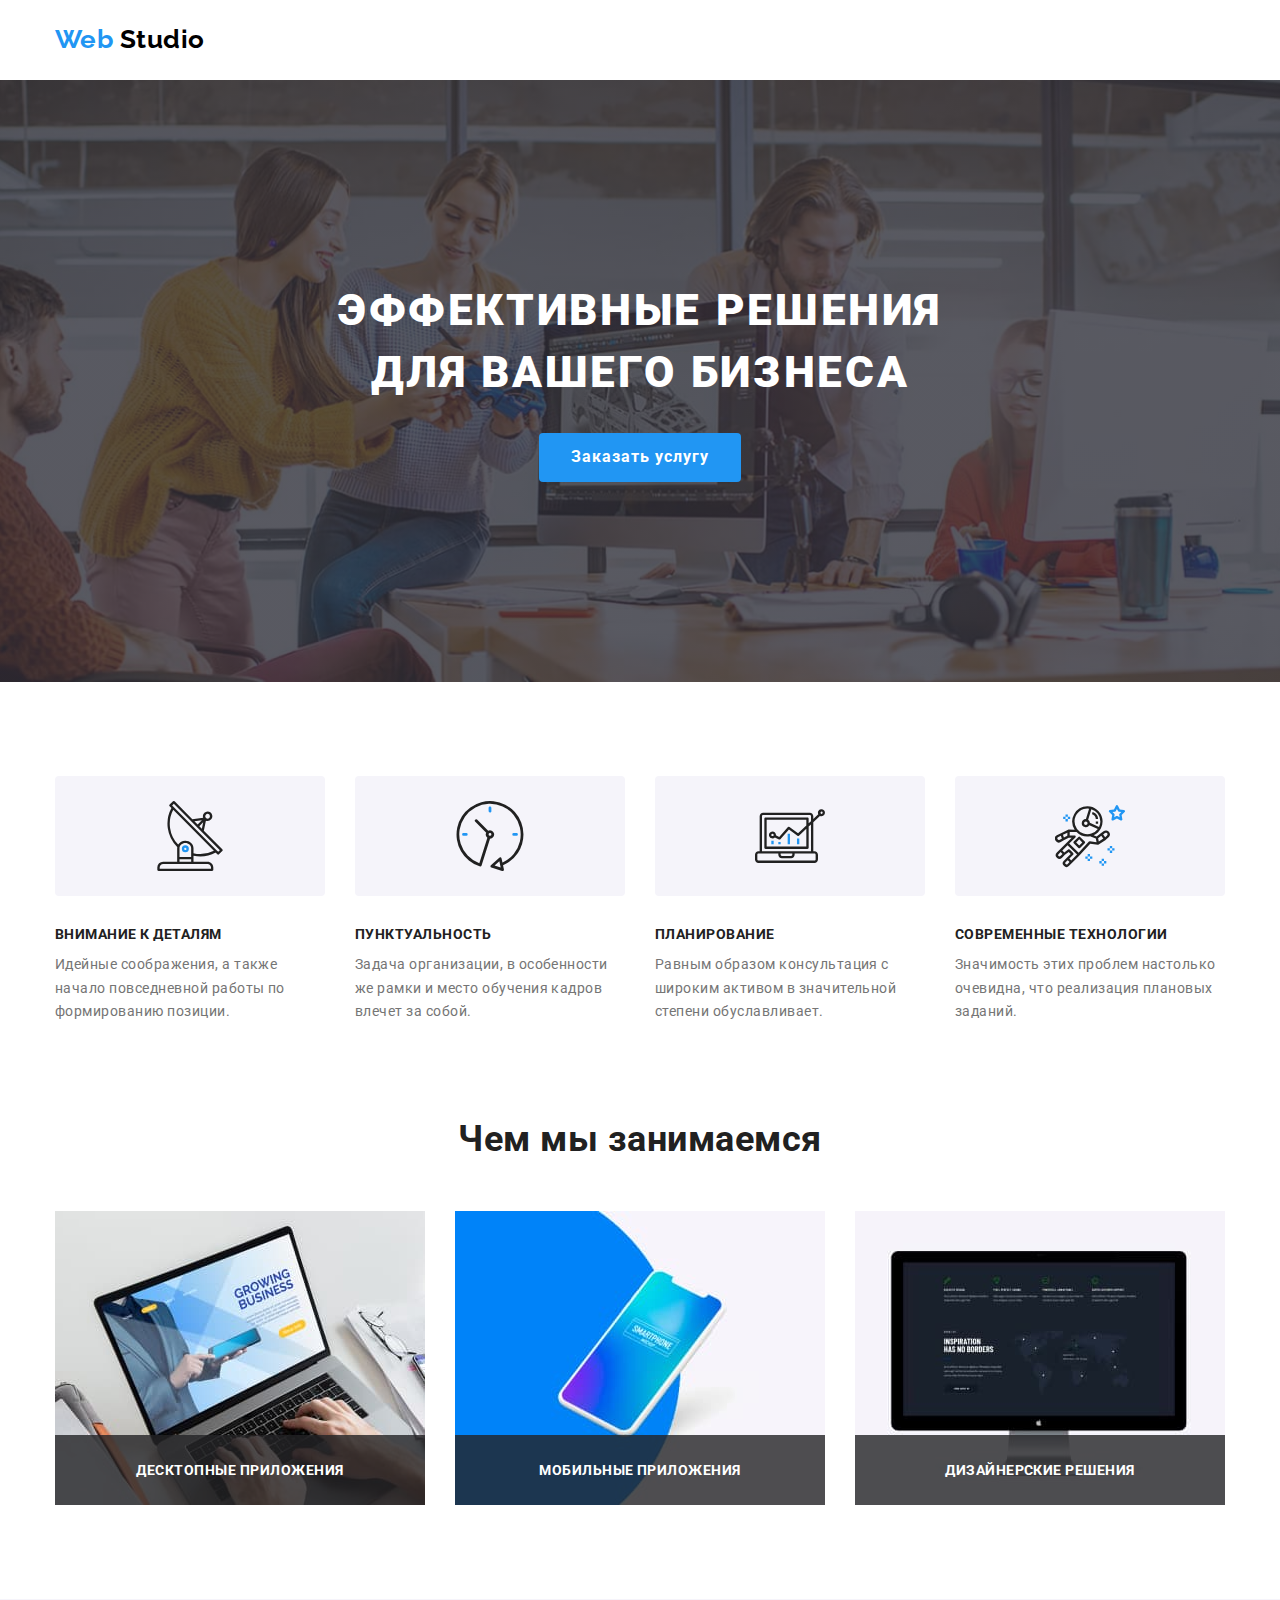
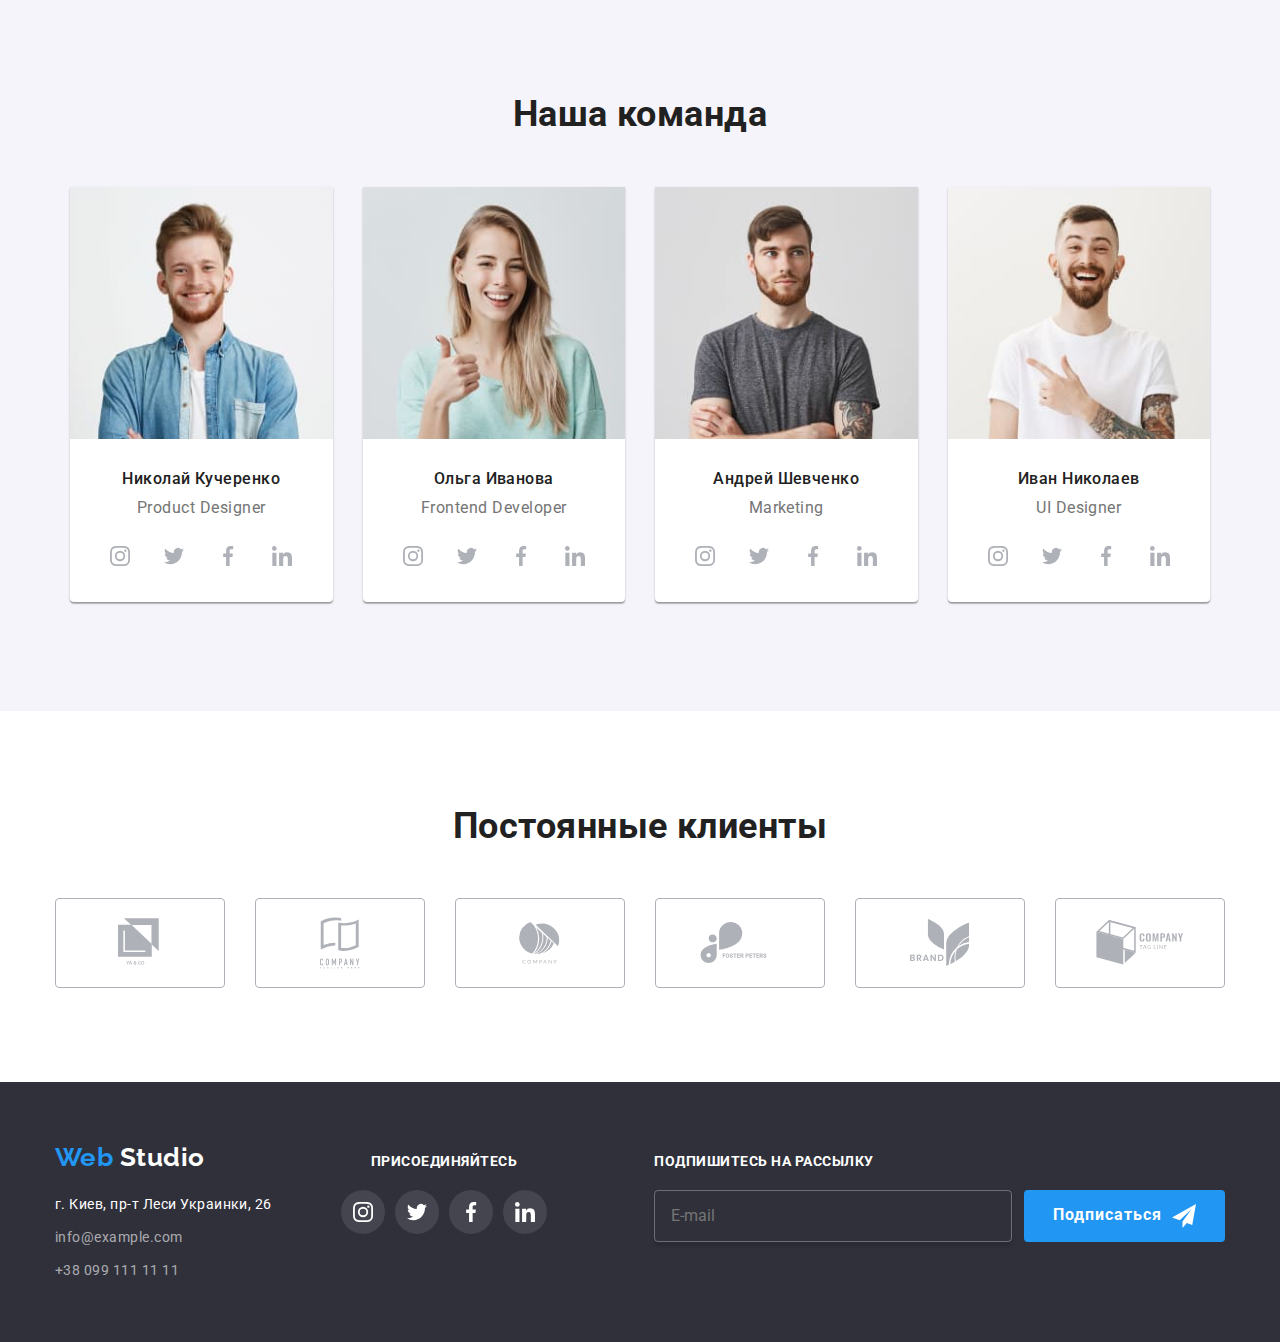
==== index.html @ 4f770227 "Добавляет tablet desctop" ====
<!DOCTYPE html>
<html lang="ru">
  <head>
    <meta charset="UTF-8" />
    <meta name="viewport" content="width=device-width, initial-scale=1.0" />
    <title>Web Studio</title>
    <link
      href="https://fonts.googleapis.com/css2?family=Raleway:wght@700&family=Roboto:wght@400;500;700;900&display=swap"
      rel="stylesheet"
    />
    <link
      rel="stylesheet"
      href="https://cdnjs.cloudflare.com/ajax/libs/modern-normalize/0.7.0/modern-normalize.min.css"
    />
    <!-- <link rel="stylesheet" href="./css/main.css" /> -->
    <link rel="stylesheet" href="./css/main.min.css" />
  </head>
  <body>
    <!--Шапка сайта-->
    <header class="page-header">
      <!-- <div class="conteiner"> -->
      <div class="conteiner page-header-nav">
        <a href="./index.html" class="logo" lang="en"
          >Web <span class="logo-primary">Studio</span></a
        >
        <button type="button" class="menu-button" is-open data-menu-button>
          <svg
            class="icon"
            width="40"
            height="40"
            aria-label="Переключатель мобильного меню"
          >
            <use
              class="icon-close-md"
              href="./images/sprite.svg#icon-close-md"
            ></use>
            <use
              class="icon-burger"
              href="./images/sprite.svg#icon-burger"
            ></use>
          </svg>
        </button>

        <div class="menu-conteiner" data-menu>
          <nav class="main-nav">
            <ul class="site-nav">
              <li class="site-nav-item">
                <a href="" class="site-nav-link current">Студия</a>
              </li>
              <li class="site-nav-item">
                <a href="./portfolio.html" class="site-nav-link">Портфолио</a>
              </li>
              <li class="site-nav-item">
                <a href="" class="site-nav-link">Контакты</a>
              </li>
            </ul>
          </nav>
          <address class="auth-nav">
            <a
              href="mailto:info@devstudio.com"
              class="auth-nav-link auth-nav-item"
            >
              <svg class="icon-mail">
                <use href="./images/sprite.svg#icon-envelope"></use>
              </svg>
              info@devstudio.com</a
            >
            <a href="tel:+380961111111" class="auth-nav-link auth-nav-item">
              <svg class="icon-phone">
                <use href="./images/sprite.svg#icon-smartphone"></use>
              </svg>
              +38 096 111 11 11</a
            >
          </address>
        </div>
      </div>
      <!-- </div> -->
    </header>
    <main>
      <!--Герой-->
      <section class="hero">
        <div class="hero-conteiner">
          <h1 class="hero-title">
            Эффективные решения для вашего бизнеса
          </h1>
          <button data-modal-open class="submit">Заказать услугу</button>
        </div>
      </section>
      <!--Приоритет-->
      <section class="section">
        <div class="conteiner">
          <h2 class="visually-hidden">Приоритет</h2>
          <ul class="priority">
            <li class="priority-item">
              <div class="priority-icon-conteiner">
                <svg class="icon-priority">
                  <use href="./images/sprite.svg#icon-antenna-1"></use>
                </svg>
              </div>
              <h3 class="priority-title">Внимание к деталям</h3>
              <p class="priority-text">
                Идейные соображения, а также начало повседневной работы по
                формированию позиции.
              </p>
            </li>

            <li class="priority-item">
              <div class="priority-icon-conteiner">
                <svg class="icon-priority">
                  <use href="./images/sprite.svg#icon-clock-1"></use>
                </svg>
              </div>
              <h3 class="priority-title">Пунктуальность</h3>
              <p class="priority-text">
                Задача организации, в особенности же рамки и место обучения
                кадров влечет за собой.
              </p>
            </li>
            <li class="priority-item">
              <div class="priority-icon-conteiner">
                <svg class="icon-priority">
                  <use href="./images/sprite.svg#icon-diagram-1"></use>
                </svg>
              </div>
              <h3 class="priority-title">Планирование</h3>
              <p class="priority-text">
                Равным образом консультация с широким активом в значительной
                степени обуславливает.
              </p>
            </li>
            <li class="priority-item">
              <div class="priority-icon-conteiner">
                <svg class="icon-priority">
                  <use href="./images/sprite.svg#icon-astronaut-1"></use>
                </svg>
              </div>
              <h3 class="priority-title">Современные технологии</h3>
              <p class="priority-text">
                Значимость этих проблем настолько очевидна, что реализация
                плановых заданий.
              </p>
            </li>
          </ul>
        </div>
      </section>
      <!--Чем мы занимаемся-->
      <section class="section-no-padding our-work">
        <div class="conteiner">
          <h2 class="section-title">Чем мы занимаемся</h2>
          <ul class="work-list">
            <li class="work-item">
              <img
                class="work-img"
                src="./images/growing-business.jpg"
                alt="ноутбук"
                width="370"
                height="294"
              />
              <a href="" class="work-link">Десктопные приложения</a>
            </li>
            <li class="work-item">
              <img
                class="work-img"
                src="./images/mobile-applications.jpg"
                alt="мобильный-телефон"
                width="370"
                height="294"
              />
              <a href="" class="work-link">Мобильные приложения</a>
            </li>
            <li class="work-item">
              <img
                class="work-img"
                src="./images/designer-groves.jpg"
                alt="экран-компьютера"
                width="370"
                height="294"
              />
              <a href="" class="work-link">Дизайнерские решения</a>
            </li>
          </ul>
        </div>
      </section>
      <!--Наша команда-->
      <section class="our-team section">
        <div class="conteiner">
          <h2 class="section-title">Наша команда</h2>
          <ul class="team">
            <li class="team-item">
              <img
                class="img"
                src="./images/team-1.jpg"
                alt="николай-кучеренко"
                width="270"
                height="260"
              />
              <div class="team-content">
                <h3 class="team-content-title">Николай Кучеренко</h3>
                <p class="team-content-text" lang="en">Product Designer</p>
                <ul class="social-network">
                  <li class="social-network-item">
                    <a
                      href=""
                      class="social-network-link"
                      aria-label="ссылка на instagram"
                    >
                      <svg class="icon-social-network">
                        <use href="./images/sprite.svg#icon-instagram"></use>
                      </svg>
                    </a>
                  </li>
                  <li class="social-network-item">
                    <a
                      href=""
                      class="social-network-link"
                      aria-label="ссылка на twitter"
                    >
                      <svg class="icon-social-network">
                        <use href="./images/sprite.svg#icon-twitter"></use>
                      </svg>
                    </a>
                  </li>
                  <li class="social-network-item">
                    <a
                      href=""
                      class="social-network-link"
                      aria-label="ссылка на facebook"
                    >
                      <svg class="icon-social-network">
                        <use href="./images/sprite.svg#icon-facebook"></use>
                      </svg>
                    </a>
                  </li>
                  <li class="social-network-item">
                    <a
                      href=""
                      class="social-network-link"
                      aria-label="ссылка на linkedin"
                    >
                      <svg class="icon-social-network">
                        <use href="./images/sprite.svg#icon-linkedin"></use>
                      </svg>
                    </a>
                  </li>
                </ul>
              </div>
            </li>
            <li class="team-item">
              <img
                class="img"
                src="./images/team-2.jpg"
                alt="ольга-иванова"
                width="270"
                height="260"
              />
              <div class="team-content">
                <h3 class="team-content-title">Ольга Иванова</h3>
                <p class="team-content-text" lang="en">Frontend Developer</p>
                <ul class="social-network">
                  <li class="social-network-item">
                    <a
                      href=""
                      class="social-network-link"
                      aria-label="ссылка на instagram"
                    >
                      <svg class="icon-social-network">
                        <use href="./images/sprite.svg#icon-instagram"></use>
                      </svg>
                    </a>
                  </li>
                  <li class="social-network-item">
                    <a
                      href=""
                      class="social-network-link"
                      aria-label="ссылка на twitter"
                    >
                      <svg class="icon-social-network">
                        <use href="./images/sprite.svg#icon-twitter"></use>
                      </svg>
                    </a>
                  </li>
                  <li class="social-network-item">
                    <a
                      href=""
                      class="social-network-link"
                      aria-label="ссылка на facebook"
                    >
                      <svg class="icon-social-network">
                        <use href="./images/sprite.svg#icon-facebook"></use>
                      </svg>
                    </a>
                  </li>
                  <li class="social-network-item">
                    <a
                      href=""
                      class="social-network-link"
                      aria-label="ссылка на linkedin"
                    >
                      <svg class="icon-social-network">
                        <use href="./images/sprite.svg#icon-linkedin"></use>
                      </svg>
                    </a>
                  </li>
                </ul>
              </div>
            </li>
            <li class="team-item">
              <img
                class="img"
                src="./images/team-3.jpg"
                alt="андрей-шевченко"
                width="270"
                height="260"
              />
              <div class="team-content">
                <h3 class="team-content-title">Андрей Шевченко</h3>
                <p class="team-content-text" lang="en">Marketing</p>
                <ul class="social-network">
                  <li class="social-network-item">
                    <a
                      href=""
                      class="social-network-link"
                      aria-label="ссылка на instagram"
                    >
                      <svg class="icon-social-network">
                        <use href="./images/sprite.svg#icon-instagram"></use>
                      </svg>
                    </a>
                  </li>
                  <li class="social-network-item">
                    <a
                      href=""
                      class="social-network-link"
                      aria-label="ссылка на twitter"
                    >
                      <svg class="icon-social-network">
                        <use href="./images/sprite.svg#icon-twitter"></use>
                      </svg>
                    </a>
                  </li>
                  <li class="social-network-item">
                    <a
                      href=""
                      class="social-network-link"
                      aria-label="ссылка на facebook"
                    >
                      <svg class="icon-social-network">
                        <use href="./images/sprite.svg#icon-facebook"></use>
                      </svg>
                    </a>
                  </li>
                  <li class="social-network-item">
                    <a
                      href=""
                      class="social-network-link"
                      aria-label="ссылка на linkedin"
                    >
                      <svg class="icon-social-network">
                        <use href="./images/sprite.svg#icon-linkedin"></use>
                      </svg>
                    </a>
                  </li>
                </ul>
              </div>
            </li>
            <li class="team-item">
              <img
                class="img"
                src="./images/team-4.jpg"
                alt="иван-николаев"
                width="270"
                height="260"
              />
              <div class="team-content">
                <h3 class="team-content-title">Иван Николаев</h3>
                <p class="team-content-text" lang="en">UI Designer</p>
                <ul class="social-network">
                  <li class="social-network-item">
                    <a
                      href=""
                      class="social-network-link"
                      aria-label="ссылка на instagram"
                    >
                      <svg class="icon-social-network">
                        <use href="./images/sprite.svg#icon-instagram"></use>
                      </svg>
                    </a>
                  </li>
                  <li class="social-network-item">
                    <a
                      href=""
                      class="social-network-link"
                      aria-label="ссылка на twitter"
                    >
                      <svg class="icon-social-network">
                        <use href="./images/sprite.svg#icon-twitter"></use>
                      </svg>
                    </a>
                  </li>
                  <li class="social-network-item">
                    <a
                      href=""
                      class="social-network-link"
                      aria-label="ссылка на facebook"
                    >
                      <svg class="icon-social-network">
                        <use href="./images/sprite.svg#icon-facebook"></use>
                      </svg>
                    </a>
                  </li>
                  <li class="social-network-item">
                    <a
                      href=""
                      class="social-network-link"
                      aria-label="ссылка на linkedin"
                    >
                      <svg class="icon-social-network">
                        <use href="./images/sprite.svg#icon-linkedin"></use>
                      </svg>
                    </a>
                  </li>
                </ul>
              </div>
            </li>
          </ul>
        </div>
      </section>
      <!--Постоянные клиенты-->
      <section class="section">
        <div class="conteiner">
          <h2 class="section-title">Постоянные клиенты</h2>
          <ul class="customers">
            <li class="customers-item">
              <a
                href=""
                aria-label="ссылка на компанию-1"
                class="customers-link"
              >
                <svg class="icon-logo" width="45" height="50">
                  <use href="./images/sprite.svg#icon-logo-1"></use>
                </svg>
              </a>
            </li>
            <li class="customers-item">
              <a
                href=""
                aria-label="ссылка на компанию-2"
                class="customers-link"
              >
                <svg class="icon-logo" width="40" height="52">
                  <use href="./images/sprite.svg#icon-logo-2"></use>
                </svg>
              </a>
            </li>
            <li class="customers-item">
              <a
                href=""
                aria-label="ссылка на компанию-3"
                class="customers-link"
              >
                <svg class="icon-logo" width="41" height="42">
                  <use href="./images/sprite.svg#icon-logo-3"></use>
                </svg>
              </a>
            </li>
            <li class="customers-item">
              <a
                href=""
                aria-label="ссылка на компанию-4"
                class="customers-link"
              >
                <svg class="icon-logo" width="80" height="42">
                  <use href="./images/sprite.svg#icon-logo-4"></use>
                </svg>
              </a>
            </li>
            <li class="customers-item">
              <a
                href=""
                aria-label="ссылка на компанию-5"
                class="customers-link"
              >
                <svg class="icon-logo" width="59" height="47">
                  <use href="./images/sprite.svg#icon-logo-5"></use>
                </svg>
              </a>
            </li>
            <li class="customers-item">
              <a
                href=""
                aria-label="ссылка на компанию-6"
                class="customers-link"
              >
                <svg class="icon-logo" width="88" height="45">
                  <use href="./images/sprite.svg#icon-logo-6"></use>
                </svg>
              </a>
            </li>
          </ul>
        </div>
      </section>
    </main>
    <!--Подвал-->
    <footer class="footer">
      <div class="footer-conteiner">
        <div class="flex-footer">
          <div class="flex-footer-tablet">
            <!-- Первый контейнер -->
            <div class="footer-info">
              <a href="./index.html" class="footer-logo" lang="en"
                >Web <span class="logo-secondary">Studio</span>
              </a>
              <address>
                <a class="footer-info-link map" href="./index.html"
                  >г. Киев, пр-т Леси Украинки, 26</a
                >
                <a
                  class="footer-info-link mail-link"
                  href="mailto:info@example.com"
                  >info@example.com</a
                >
                <a href="tel:+380991111111" class="footer-info-link"
                  >+38 099 111 11 11</a
                >
              </address>
            </div>
            <!-- Второй контейнер -->
            <div class="join-in">
              <b class="footer-caption">Присоединяйтесь</b>
              <ul class="social-network">
                <li class="social-network-item">
                  <a
                    href=""
                    class="social-network-footer"
                    aria-label="ссылка на instagram"
                  >
                    <svg class="icon-social-footer">
                      <use href="./images/sprite.svg#icon-instagram"></use>
                    </svg>
                  </a>
                </li>
                <li class="social-network-item">
                  <a
                    href=""
                    class="social-network-footer"
                    aria-label="ссылка на twitter"
                  >
                    <svg class="icon-social-footer">
                      <use href="./images/sprite.svg#icon-twitter"></use>
                    </svg>
                  </a>
                </li>
                <li class="social-network-item">
                  <a
                    href=""
                    class="social-network-footer"
                    aria-label="ссылка на facebook"
                  >
                    <svg class="icon-social-footer">
                      <use href="./images/sprite.svg#icon-facebook"></use>
                    </svg>
                  </a>
                </li>
                <li class="social-network-item">
                  <a
                    href=""
                    class="social-network-footer"
                    aria-label="ссылка на linkedin"
                  >
                    <svg class="icon-social-footer">
                      <use href="./images/sprite.svg#icon-linkedin"></use>
                    </svg>
                  </a>
                </li>
              </ul>
            </div>
          </div>
          <!-- Третий контейнер -->
          <div class="join">
            <b class="footer-caption">Подпишитесь на рассылку</b>
            <!-- <div class="join-conteiner"> -->
            <form class="join-form">
              <label class="join-form-label">
                <input
                  class="join-form-input"
                  type="email"
                  name="email"
                  placeholder="E-mail"
                />
              </label>
              <button class="join-button">
                Подписаться
                <svg class="icon-plane">
                  <use href="./images/sprite.svg#icon-plane"></use>
                </svg>
              </button>
            </form>
            <!-- </div> -->
          </div>
        </div>
      </div>
      <!-- Modal window -->
      <div class="backdrop is-hidden" data-modal>
        <div class="modal">
          <button data-modal-close class="close-modal" type="button">
            <svg class="icon-close-modal">
              <use href="./images/sprite.svg#icon-close-modal"></use>
            </svg>
          </button>
          <form class="form js-speaker-form">
            <b class="form-title">
              Оставьте свои данные, мы вам перезвоним
            </b>
            <label class="form-field">
              <input
                required
                class="form-input"
                type="text"
                name="name"
                placeholder=" "
              />
              <svg class="icon-modal">
                <use href="./images/sprite.svg#icon-person-modal"></use>
              </svg>
              <span class="form-label">Имя</span>
            </label>
            <label class="form-field">
              <input
                required
                class="form-input"
                type="tel"
                name="phone"
                placeholder=" "
              />
              <svg class="icon-modal">
                <use href="./images/sprite.svg#icon-phone-modal"></use>
              </svg>
              <span class="form-label">Телефон</span>
            </label>
            <label class="form-field">
              <input
                required
                class="form-input"
                type="email"
                name="email"
                placeholder=" "
              />
              <svg class="icon-modal">
                <use href="./images/sprite.svg#icon-email-modal"></use>
              </svg>
              <span class="form-label">Почта</span>
            </label>
            <label class="form-field textarea">
              <textarea
                class="comment"
                name="comment"
                placeholder=" "
              ></textarea>
              <span class="form-comment">Комментарий</span>
            </label>
            <label class="checkbox">
              <input
                class="checkbox-input"
                required
                type="checkbox"
                name="terms-of-use"
                value="terms-of-use"
              />
              <svg class="icon-check">
                <use href="./images/sprite.svg#icon-no-check"></use>
              </svg>
              <span class="policy">
                Соглашаюсь с рассылкой и принимаю
                <a class="policy-link" href="" aria-label="Условия договора "
                  >Условия договора</a
                >
              </span>
            </label>
            <div class="conteiner-button">
              <button class="button-modal" type="submit">
                Отправить
              </button>
            </div>
          </form>
        </div>
      </div>
    </footer>
    <script>
      const { height: pageHeaderHeight } = document
        .querySelector('.page-header')
        .getBoundingClientRect();

      document.body.style.paddingTop = `${pageHeaderHeight}px`;
    </script>

    <script>
      (() => {
        document
          .querySelector('.js-speaker-form')
          .addEventListener('submit', e => {
            e.preventDefault();

            new FormData(e.currentTarget).forEach((value, name) =>
              console.log(`${name}: ${value}`),
            );

            e.currentTarget.reset();
          });
      })();
    </script>

    <script src="./js/modal.js"></script>
    <script src="./js/menu.js"></script>
  </body>
</html>
---- css/main.css ----
.site-nav, .priority, .work-list, .team, .social-network, .customers {
  padding: 0;
  margin: 0;
  list-style: none;
}

.icon-priority, .work-item .work-img, .team-item .img {
  display: block;
  max-width: 100%;
  height: auto;
}

.site-nav-link {
  display: block;
  text-decoration: none;
}

.visually-hidden {
  position: absolute;
  width: 1px;
  height: 1px;
  margin: -1px;
  border: 0;
  padding: 0;
  clip: rect(0 0 0 0);
  overflow: hidden;
}

body {
  background-color: #ffffff;
  color: #757575;
  font-family: "Roboto", sans-serif;
  letter-spacing: 0.03em;
  font-weight: 400;
}

body.modal-open {
  overflow: hidden;
}

.conteiner, .footer-conteiner {
  margin-left: auto;
  margin-right: auto;
  padding-left: 15px;
  padding-right: 15px;
}

@media screen and (min-width: 480px) {
  .conteiner, .footer-conteiner {
    width: 480px;
  }
}

@media screen and (min-width: 768px) {
  .conteiner, .footer-conteiner {
    width: 768px;
  }
}

@media screen and (min-width: 1200px) {
  .conteiner, .footer-conteiner {
    width: 1200px;
  }
}

.menu-button {
  display: -webkit-inline-box;
  display: -ms-inline-flexbox;
  display: inline-flex;
  margin: 0;
  padding: 0;
  border: none;
  background-color: transparent;
  margin-left: auto;
}

@media screen and (min-width: 768px) {
  .menu-button {
    display: none;
  }
}

@media screen and (min-width: 1200px) {
  .menu-button {
    display: none;
  }
}

.icon-close-md {
  display: none;
}

.menu-button.is-open .icon-close-md {
  display: block;
}

.menu-button:hover .icon-close-md,
.menu-button:focus .icon-close-md {
  fill: #2196f3;
}

.menu-button.is-open .icon-burger {
  display: none;
}

.menu-button:hover .icon-burger,
.menu-button:focus .icon-burger {
  fill: #2196f3;
}

.menu-conteiner {
  display: none;
  position: absolute;
  top: 100%;
  left: 0;
  width: 100%;
  background-color: #ffffff;
  padding-top: 60px;
  padding-bottom: 60px;
  text-align: center;
}

.menu-conteiner.is-open {
  display: block;
}

.page-header {
  position: relative;
  z-index: 1;
  position: fixed;
  top: 0;
  left: 0;
  min-width: 100%;
  background-color: #ffffff;
}

.page-header-nav {
  display: -webkit-box;
  display: -ms-flexbox;
  display: flex;
  -webkit-box-align: center;
      -ms-flex-align: center;
          align-items: center;
  min-height: 60px;
}

@media screen and (min-width: 768px) {
  .page-header-nav {
    min-height: 80px;
  }
}

.header-portfolio {
  border-bottom: 1px solid #ececec;
}

.main-nav {
  display: -webkit-box;
  display: -ms-flexbox;
  display: flex;
  -webkit-box-align: center;
      -ms-flex-align: center;
          align-items: center;
  min-height: 60px;
  margin-left: 81px;
}

@media screen and (max-width: 767px) {
  .main-nav {
    margin-left: auto;
  }
}

.logo, .footer-logo {
  display: inline-block;
  color: #2196f3;
  font-family: Raleway, sans-serif;
  font-weight: 700;
  font-size: 24px;
  line-height: 1.17;
  text-decoration: none;
}

.logo:focus, .footer-logo:focus {
  color: #2196f3;
}

@media screen and (min-width: 1200px) {
  .logo, .footer-logo {
    font-size: 26px;
    line-height: 1.2;
  }
}

.logo-primary {
  color: #000000;
}

.logo-secondary {
  color: #ffffff;
}

.site-nav {
  display: -webkit-box;
  display: -ms-flexbox;
  display: flex;
}

.site-nav-item {
  position: relative;
}

.site-nav-item + .site-nav-item {
  margin-left: 50px;
}

.site-nav-item .current {
  color: #2196f3;
}

.site-nav-item .current::before {
  content: '';
  position: absolute;
  bottom: 0;
  left: 0;
  background-color: #2196f3;
  width: 100%;
  height: 4px;
  border-radius: 2px;
  -webkit-transition: color 250ms cubic-bezier(0.4, 0, 0.2, 1);
  transition: color 250ms cubic-bezier(0.4, 0, 0.2, 1);
}

.site-nav-link {
  padding-top: 32px;
  padding-bottom: 32px;
  color: #212121;
  font-weight: 500;
  font-size: 14px;
  line-height: 1.2;
  letter-spacing: 0.02em;
  -webkit-transition: color 250ms cubic-bezier(0.4, 0, 0.2, 1);
  transition: color 250ms cubic-bezier(0.4, 0, 0.2, 1);
}

.site-nav-link:hover, .site-nav-link:focus {
  color: #2196f3;
}

.auth-nav {
  display: -webkit-inline-box;
  display: -ms-inline-flexbox;
  display: inline-flex;
  -webkit-box-align: center;
      -ms-flex-align: center;
          align-items: center;
  margin-left: auto;
}

@media screen and (max-width: 1199px) {
  .auth-nav {
    -webkit-box-orient: vertical;
    -webkit-box-direction: normal;
        -ms-flex-direction: column;
            flex-direction: column;
  }
}

@media screen and (min-width: 1200px) {
  .auth-nav-item + .auth-nav-item {
    margin-left: 30px;
  }
}

@media screen and (max-width: 1199px) {
  .auth-nav:first-child {
    margin-bottom: 10px;
  }
}

.auth-nav-link {
  display: -webkit-inline-box;
  display: -ms-inline-flexbox;
  display: inline-flex;
  -webkit-box-pack: center;
      -ms-flex-pack: center;
          justify-content: center;
  -webkit-box-align: center;
      -ms-flex-align: center;
          align-items: center;
  color: #757575;
  text-decoration: none;
  font-family: Roboto;
  font-style: normal;
  font-weight: 500;
  letter-spacing: 0.02em;
  -webkit-transition: color 250ms cubic-bezier(0.4, 0, 0.2, 1);
  transition: color 250ms cubic-bezier(0.4, 0, 0.2, 1);
}

.auth-nav-link:hover, .auth-nav-link:focus {
  color: #2196f3;
}

@media screen and (min-width: 768px) {
  .auth-nav-link {
    font-size: 12px;
    line-height: 1.17;
  }
}

@media screen and (min-width: 1200px) {
  .auth-nav-link {
    font-size: 14px;
    line-height: 1.15;
  }
}

.auth-nav:not(:last-child) {
  margin-bottom: 10px;
}

.icon-mail {
  fill: currentColor;
}

@media screen and (min-width: 1200px) {
  .icon-mail {
    width: 16px;
    height: 11.2px;
    margin-right: 10px;
  }
}

@media screen and (min-width: 768px) {
  .icon-mail {
    width: 14px;
    height: 10px;
    margin-right: 8px;
  }
}

.icon-phone {
  fill: currentColor;
}

@media screen and (min-width: 1200px) {
  .icon-phone {
    width: 10px;
    height: 15px;
    margin-right: 10px;
  }
}

@media screen and (min-width: 768px) {
  .icon-phone {
    width: 10px;
    height: 14px;
    margin-right: 8px;
  }
}

.hero {
  padding-top: 118px;
  padding-bottom: 118px;
  background-image: -webkit-gradient(linear, left top, right top, from(rgba(47, 48, 58, 0.8)), to(rgba(47, 48, 58, 0.8))), url("../images/Header-img.jpg");
  background-image: linear-gradient(to right, rgba(47, 48, 58, 0.8), rgba(47, 48, 58, 0.8)), url("../images/Header-img.jpg");
  background-color: #2f303a;
  margin-left: auto;
  margin-right: auto;
  background-repeat: no-repeat;
  background-position: center;
  background-size: cover;
}

@media screen and (min-width: 1200px) {
  .hero {
    padding-top: 200px;
    padding-bottom: 200px;
    max-width: 1600px;
    min-height: 600px;
  }
}

.hero-conteiner {
  max-width: 360px;
  text-align: center;
  margin-right: auto;
  margin-left: auto;
}

@media screen and (min-width: 1200px) {
  .hero-conteiner {
    max-width: 630px;
  }
}

.hero-title {
  margin-top: 0;
  margin-bottom: 30px;
  color: #ffffff;
  font-weight: 900;
  font-size: 26px;
  line-height: 1.6;
  letter-spacing: 0.06em;
  text-transform: uppercase;
}

@media screen and (min-width: 1200px) {
  .hero-title {
    font-size: 44px;
    line-height: 1.4;
  }
}

.submit, .join-button, .conteiner-button .button-modal {
  color: #ffffff;
  background-color: #2196f3;
  border-radius: 4px;
  padding: 10px 32px;
  display: inline-block;
  min-width: 200px;
  border: none;
  cursor: pointer;
  font-family: Roboto;
  font-weight: 700;
  font-size: 16px;
  line-height: 1.8;
  letter-spacing: 0.06em;
  text-decoration: none;
  text-align: center;
  -webkit-transition: 250ms cubic-bezier(0.4, 0, 0.2, 1);
  transition: 250ms cubic-bezier(0.4, 0, 0.2, 1);
}

.submit:hover, .join-button:hover, .conteiner-button .button-modal:hover, .submit:focus, .join-button:focus, .conteiner-button .button-modal:focus {
  background-color: #188ce8;
  -webkit-box-shadow: 0px 4px 4px rgba(0, 0, 0, 0.15);
          box-shadow: 0px 4px 4px rgba(0, 0, 0, 0.15);
}

.section {
  padding-top: 60px;
  padding-bottom: 60px;
}

@media screen and (min-width: 1200px) {
  .section {
    padding-top: 94px;
    padding-bottom: 94px;
  }
}

.section-title {
  margin-top: 0;
  margin-bottom: 50px;
  color: #212121;
  font-weight: 700;
  font-size: 28px;
  line-height: 1.17;
  text-align: center;
}

@media screen and (min-width: 1200px) {
  .section-title {
    font-size: 36px;
    line-height: 1.2;
  }
}

.section-no-padding {
  padding-bottom: 60px;
}

@media screen and (min-width: 1200px) {
  .section-no-padding {
    padding-bottom: 94px;
  }
}

@media screen and (min-width: 768px) {
  .priority {
    display: -webkit-box;
    display: -ms-flexbox;
    display: flex;
    -ms-flex-wrap: wrap;
        flex-wrap: wrap;
    margin: -15px;
  }
}

@media screen and (min-width: 1200px) {
  .priority {
    display: -webkit-box;
    display: -ms-flexbox;
    display: flex;
    -ms-flex-wrap: wrap;
        flex-wrap: wrap;
    margin: -15px;
  }
}

.priority-title {
  margin-top: 0;
  margin-bottom: 10px;
  color: #212121;
  font-weight: 700;
  font-size: 14px;
  line-height: 1.2;
  text-transform: uppercase;
}

@media screen and (max-width: 767px) {
  .priority-title {
    text-align: center;
  }
}

.priority-text {
  margin-top: 0;
  margin-bottom: 0;
  font-size: 14px;
  line-height: 1.7;
}

@media screen and (min-width: 768px) {
  .priority-item {
    width: calc((100% - 4 * 15px) / 2);
    margin: 15px;
  }
}

@media screen and (min-width: 1200px) {
  .priority-item {
    width: calc((100% - 8 * 15px) / 4);
    margin: 15px;
  }
}

@media screen and (max-width: 767px) {
  .priority-item:not(:last-child) {
    margin-bottom: 30px;
  }
}

.priority-icon-conteiner {
  display: -webkit-box;
  display: -ms-flexbox;
  display: flex;
  -webkit-box-align: center;
      -ms-flex-align: center;
          align-items: center;
  -webkit-box-pack: center;
      -ms-flex-pack: center;
          justify-content: center;
  height: 120px;
  margin-bottom: 30px;
  border-radius: 4px;
  background-color: #f5f4fa;
}

@media screen and (min-width: 768px) {
  .priority-icon-conteiner {
    padding: 25px 142px;
  }
}

@media screen and (min-width: 1200px) {
  .priority-icon-conteiner {
    padding: 25px 100px;
  }
}

.icon-priority {
  width: 70px;
  height: 70px;
}

@media screen and (max-width: 1199px) {
  .our-work {
    display: none;
  }
}

.work-list {
  display: -webkit-box;
  display: -ms-flexbox;
  display: flex;
  -ms-flex-wrap: wrap;
      flex-wrap: wrap;
}

.work-item {
  width: calc((100% - 60px) / 3);
  margin-right: 30px;
  position: relative;
}

.work-item:nth-child(3n) {
  margin-right: 0;
}

.work-link {
  position: absolute;
  bottom: 0;
  display: -webkit-box;
  display: -ms-flexbox;
  display: flex;
  -webkit-box-pack: center;
      -ms-flex-pack: center;
          justify-content: center;
  -webkit-box-align: center;
      -ms-flex-align: center;
          align-items: center;
  width: 370px;
  height: 70px;
  color: #ffffff;
  background-color: rgba(35, 35, 37, 0.8);
  font-weight: 700;
  font-size: 14px;
  line-height: 1.2;
  text-transform: uppercase;
  text-decoration: none;
}

.work-link:focus {
  color: #2196f3;
}

.our-team {
  background-color: #f5f4fa;
}

@media screen and (min-width: 768px) {
  .team {
    display: -webkit-box;
    display: -ms-flexbox;
    display: flex;
    -ms-flex-wrap: wrap;
        flex-wrap: wrap;
    margin: -15px;
  }
}

@media screen and (min-width: 1200px) {
  .team {
    margin: 15px;
  }
}

.team-item {
  background: #ffffff;
  -webkit-box-shadow: 0px 2px 1px rgba(0, 0, 0, 0.2), 0px 1px 1px rgba(0, 0, 0, 0.14), 0px 1px 3px rgba(0, 0, 0, 0.12);
          box-shadow: 0px 2px 1px rgba(0, 0, 0, 0.2), 0px 1px 1px rgba(0, 0, 0, 0.14), 0px 1px 3px rgba(0, 0, 0, 0.12);
  border-radius: 0px 0px 4px 4px;
}

@media screen and (max-width: 767px) {
  .team-item:not(:last-child) {
    margin-bottom: 30px;
  }
}

@media screen and (min-width: 768px) {
  .team-item {
    width: calc((100% - 30px * 2) / 2);
    margin: 15px;
  }
}

@media screen and (min-width: 1200px) {
  .team-item {
    width: calc((100% - 90px) / 4);
    margin: 0;
    margin-right: 30px;
  }
}

@media screen and (min-width: 1200px) {
  .team-item:nth-child(4n) {
    margin-right: 0;
  }
}

.team-content {
  padding: 30px 0 24px;
}

.team-content-title {
  margin-top: 0;
  margin-bottom: 10px;
  color: #212121;
  font-weight: 500;
  font-size: 16px;
  line-height: 1.2;
  text-align: center;
}

.team-content-text {
  margin-top: 0;
  margin-bottom: 16px;
  font-weight: 400;
  font-size: 16px;
  line-height: 1.2;
  text-align: center;
}

.social-network {
  display: -webkit-box;
  display: -ms-flexbox;
  display: flex;
  -webkit-box-pack: center;
      -ms-flex-pack: center;
          justify-content: center;
  min-width: 100%;
}

.social-network-item:not(:last-child) {
  margin-right: 10px;
}

.social-network-link, .social-network-footer {
  display: -webkit-inline-box;
  display: -ms-inline-flexbox;
  display: inline-flex;
  -webkit-box-align: center;
      -ms-flex-align: center;
          align-items: center;
  -webkit-box-pack: center;
      -ms-flex-pack: center;
          justify-content: center;
  width: 44px;
  height: 44px;
  border-radius: 50%;
  color: #afb1b8;
  text-decoration: none;
  -webkit-transition: 250ms cubic-bezier(0.4, 0, 0.2, 1);
  transition: 250ms cubic-bezier(0.4, 0, 0.2, 1);
  -webkit-transition-property: color, background-color;
  transition-property: color, background-color;
}

.social-network-link:hover, .social-network-footer:hover, .social-network-link:focus, .social-network-footer:focus {
  color: #ffffff;
  background-color: #2196f3;
}

.icon-social-network {
  width: 20px;
  height: 20px;
  fill: currentColor;
}

.customers {
  display: -webkit-box;
  display: -ms-flexbox;
  display: flex;
  -ms-flex-wrap: wrap;
      flex-wrap: wrap;
}

@media screen and (min-width: 768px) {
  .customers {
    margin: -15px;
  }
}

@media screen and (min-width: 1200px) {
  .customers {
    margin: -15px;
  }
}

@media screen and (max-width: 767px) {
  .customers-item {
    width: calc((100% - 30px) / 2);
    margin-right: 30px;
    margin-bottom: 30px;
  }
  .customers-item:nth-child(2n) {
    margin-right: 0;
  }
  .customers-item:nth-last-child(-n + 2) {
    margin-bottom: 0;
  }
}

@media screen and (min-width: 768px) {
  .customers-item {
    width: calc((100% - 15px * 6) / 3);
    margin: 15px;
  }
}

@media screen and (min-width: 1200px) {
  .customers-item {
    width: calc((100% - 15px * 12) / 6);
    margin: 15px;
  }
}

.customers-link {
  display: -webkit-box;
  display: -ms-flexbox;
  display: flex;
  -webkit-box-pack: center;
      -ms-flex-pack: center;
          justify-content: center;
  -webkit-box-align: center;
      -ms-flex-align: center;
          align-items: center;
  width: 100%;
  height: 90px;
  border: 1px solid #afb1b8;
  border-radius: 4px;
  color: #afb1b8;
  -webkit-transition: 250ms cubic-bezier(0.4, 0, 0.2, 1);
  transition: 250ms cubic-bezier(0.4, 0, 0.2, 1);
  -webkit-transition-property: border, color;
  transition-property: border, color;
}

.customers-link:hover, .customers-link:focus {
  border: 1px solid #2196f3;
  color: #2196f3;
}

@media screen and (min-width: 1200px) {
  .customers-link {
    width: 170px;
  }
}

.icon-logo {
  fill: currentColor;
}

.customers-link:hover .icon-logo,
.customers-link:focus .icon-logo {
  fill: #2196f3;
}

.footer {
  background-color: #2f303a;
  width: 100%;
}

.footer-conteiner {
  padding-top: 60px;
  padding-bottom: 60px;
}

@media screen and (min-width: 768px) {
  .flex-footer-tablet {
    display: -webkit-box;
    display: -ms-flexbox;
    display: flex;
    -webkit-box-align: baseline;
        -ms-flex-align: baseline;
            align-items: baseline;
    -webkit-box-pack: center;
        -ms-flex-pack: center;
            justify-content: center;
  }
}

@media screen and (min-width: 1200px) {
  .flex-footer {
    display: -webkit-box;
    display: -ms-flexbox;
    display: flex;
    -webkit-box-align: baseline;
        -ms-flex-align: baseline;
            align-items: baseline;
    -webkit-box-pack: justify;
        -ms-flex-pack: justify;
            justify-content: space-between;
  }
}

.footer-info {
  margin-bottom: 60px;
}

@media screen and (max-width: 1199px) {
  .footer-info {
    text-align: center;
  }
}

@media screen and (min-width: 768px) {
  .footer-info {
    margin-right: 165px;
  }
}

@media screen and (min-width: 1200px) {
  .footer-info {
    margin-right: 69px;
    margin-bottom: 0;
  }
}

.footer-logo {
  display: block;
  margin-bottom: 20px;
}

.footer-info-link {
  display: block;
  font-style: normal;
  font-weight: 400;
  font-size: 14px;
  line-height: 1.7;
  color: rgba(255, 255, 255, 0.6);
  text-decoration: none;
}

.footer-info-link:focus {
  color: #2196f3;
}

.map {
  color: #ffffff;
  font-style: normal;
  margin-top: 0;
  margin-bottom: 9px;
}

.mail-link {
  margin-bottom: 9px;
}

.join-in {
  text-align: center;
  margin-bottom: 60px;
}

@media screen and (min-width: 1200px) {
  .join-in {
    margin-bottom: 0;
    margin-right: 94px;
  }
}

.footer-caption {
  display: block;
  color: #ffffff;
  font-weight: 700;
  font-size: 14px;
  line-height: 1.2;
  text-transform: uppercase;
  margin-bottom: 20px;
}

.social-network-footer {
  background-color: rgba(255, 255, 255, 0.1);
}

.icon-social-footer {
  width: 20px;
  height: 20px;
  fill: #ffffff;
}

@media screen and (max-width: 1199px) {
  .join {
    text-align: center;
  }
}

@media screen and (min-width: 1200px) {
  .join-form {
    display: -webkit-box;
    display: -ms-flexbox;
    display: flex;
  }
}

.join-form-label {
  display: block;
  margin-bottom: 20px;
}

@media screen and (min-width: 768px) {
  .join-form-label {
    max-width: 450px;
    margin-left: auto;
    margin-right: auto;
  }
}

@media screen and (min-width: 1200px) {
  .join-form-label {
    margin-bottom: 0;
  }
}

.join-form-input {
  padding: 15px 16px;
  width: 100%;
  font-size: 16px;
  line-height: 1.25;
  color: rgba(255, 255, 255, 0.6);
  background-color: transparent;
  border: 1px solid rgba(255, 255, 255, 0.3);
  -webkit-box-shadow: 0px 4px 4px rgba(0, 0, 0, 0.15);
          box-shadow: 0px 4px 4px rgba(0, 0, 0, 0.15);
  border-radius: 4px;
}

@media screen and (min-width: 1200px) {
  .join-form-input {
    width: 358px;
  }
}

.join-button {
  display: -webkit-inline-box;
  display: -ms-inline-flexbox;
  display: inline-flex;
  -webkit-box-align: center;
      -ms-flex-align: center;
          align-items: center;
  padding: 10px 29px;
}

@media screen and (min-width: 1200px) {
  .join-button {
    margin-left: 12px;
  }
}

.icon-plane {
  width: 24px;
  height: 24px;
  margin-left: 10px;
  fill: #ffffff;
  -webkit-transition: -webkit-transform 250ms cubic-bezier(0.4, 0, 0.2, 1);
  transition: -webkit-transform 250ms cubic-bezier(0.4, 0, 0.2, 1);
  transition: transform 250ms cubic-bezier(0.4, 0, 0.2, 1);
  transition: transform 250ms cubic-bezier(0.4, 0, 0.2, 1), -webkit-transform 250ms cubic-bezier(0.4, 0, 0.2, 1);
}

.join-button:hover .icon-plane,
.join-button:focus .icon-plane {
  -webkit-transform: translatex(70px) scale(1.2);
          transform: translatex(70px) scale(1.2);
}

@media screen and (min-width: 1200px) {
  .join-button:hover .icon-plane,
  .join-button:focus .icon-plane {
    -webkit-transform: translate(25px, -50px) scale(1.2);
            transform: translate(25px, -50px) scale(1.2);
  }
}

.backdrop {
  z-index: 2;
  position: fixed;
  top: 0;
  left: 0;
  width: 100%;
  height: 100%;
  background-color: rgba(0, 0, 0, 0.2);
  -webkit-transition: 250ms cubic-bezier(0.4, 0, 0.2, 1);
  transition: 250ms cubic-bezier(0.4, 0, 0.2, 1);
  padding: 93px 15px;
  overflow-y: scroll;
}

.backdrop.is-hidden {
  opacity: 0;
  pointer-events: none;
}

.modal {
  position: relative;
  padding: 40px;
  max-width: 450px;
  background-color: #ffffff;
  -webkit-box-shadow: 0px 2px 1px rgba(0, 0, 0, 0.2), 0px 1px 1px rgba(0, 0, 0, 0.14), 0px 1px 3px rgba(0, 0, 0, 0.12);
          box-shadow: 0px 2px 1px rgba(0, 0, 0, 0.2), 0px 1px 1px rgba(0, 0, 0, 0.14), 0px 1px 3px rgba(0, 0, 0, 0.12);
  border-radius: 4px;
  -webkit-transition: 250ms cubic-bezier(0.4, 0, 0.2, 1);
  transition: 250ms cubic-bezier(0.4, 0, 0.2, 1);
}

@media screen and (min-width: 480px) {
  .modal {
    position: absolute;
    top: 50%;
    left: 50%;
    -webkit-transform: translate(-50%, -50%);
            transform: translate(-50%, -50%);
    max-width: 528px;
    width: 100%;
  }
}

.backdrop.is-hidden .modal {
  -webkit-transform: translate(-50%, -50%) scale(0.5);
          transform: translate(-50%, -50%) scale(0.5);
}

.close-modal {
  position: absolute;
  top: 8px;
  right: 8px;
  cursor: pointer;
  display: -webkit-box;
  display: -ms-flexbox;
  display: flex;
  -webkit-box-align: center;
      -ms-flex-align: center;
          align-items: center;
  -webkit-box-pack: center;
      -ms-flex-pack: center;
          justify-content: center;
  width: 30px;
  height: 30px;
  border-radius: 50%;
  background-color: #ffffff;
  border: 1px solid rgba(0, 0, 0, 0.1);
}

.icon-close-modal {
  width: 18px;
  height: 18px;
  -webkit-transition: 250ms cubic-bezier(0.4, 0, 0.2, 1);
  transition: 250ms cubic-bezier(0.4, 0, 0.2, 1);
}

.close-modal:hover .icon-close-modal,
.close-modal:focus .icon-close-modal {
  fill: #2196f3;
}

.form {
  max-width: 448px;
  margin-left: auto;
  margin-right: auto;
}

.form-title {
  display: block;
  margin-top: 0;
  margin-bottom: 30px;
  font-style: normal;
  font-weight: 700;
  font-size: 20px;
  line-height: 1.15;
  text-align: center;
  letter-spacing: 0.03em;
  color: #212121;
}

.form-field {
  position: relative;
  display: -webkit-box;
  display: -ms-flexbox;
  display: flex;
  -webkit-box-orient: vertical;
  -webkit-box-direction: normal;
      -ms-flex-direction: column;
          flex-direction: column;
  margin-bottom: 28px;
  font-style: normal;
  font-size: 14px;
  line-height: 1.14;
  letter-spacing: 0.01em;
}

.form-input {
  padding: 12px 12px 12px 42px;
  margin: 0;
  width: 100%;
  border: 1px solid rgba(33, 33, 33, 0.2);
  border-radius: 4px;
  color: #757575;
  cursor: pointer;
  -webkit-transition: border-color 250ms cubic-bezier(0.4, 0, 0.2, 1);
  transition: border-color 250ms cubic-bezier(0.4, 0, 0.2, 1);
}

.icon-modal {
  position: absolute;
  top: 50%;
  left: 16px;
  -webkit-transform: translatey(-50%);
          transform: translatey(-50%);
  width: 18px;
  height: 18px;
  -webkit-transition: fill 250ms cubic-bezier(0.4, 0, 0.2, 1);
  transition: fill 250ms cubic-bezier(0.4, 0, 0.2, 1);
}

.form-field:focus-within .icon-modal {
  fill: #2196f3;
}

.form-label {
  position: absolute;
  top: 50%;
  left: 42px;
  -webkit-transform: translatey(-50%);
          transform: translatey(-50%);
  margin-bottom: 4px;
  -webkit-transition: 250ms cubic-bezier(0.4, 0, 0.2, 1);
  transition: 250ms cubic-bezier(0.4, 0, 0.2, 1);
}

.form-field:focus-within .form-label,
.form-input:not(:placeholder-shown) ~ .form-label {
  color: #2196f3;
  -webkit-transform: translate(-27px, -40px) scale(0.86);
          transform: translate(-27px, -40px) scale(0.86);
}

.form-input:focus,
.form-field .comment:focus {
  border-color: #2196f3;
  outline: none;
}

.textarea {
  margin-bottom: 20px;
}

.comment {
  padding: 12px 16px;
  min-height: 120px;
  resize: none;
  border: 1px solid rgba(33, 33, 33, 0.2);
  border-radius: 4px;
  color: #757575;
  cursor: pointer;
  -webkit-transition: border-color 250ms cubic-bezier(0.4, 0, 0.2, 1);
  transition: border-color 250ms cubic-bezier(0.4, 0, 0.2, 1);
}

.form-comment {
  position: absolute;
  top: 12px;
  left: 16px;
  margin-bottom: 4px;
  -webkit-transition: 250ms cubic-bezier(0.4, 0, 0.2, 1);
  transition: 250ms cubic-bezier(0.4, 0, 0.2, 1);
}

.textarea:focus-within .form-comment,
.comment:not(:placeholder-shown) + .form-comment {
  color: #2196f3;
  -webkit-transform: translate(-5px, -29px) scale(0.86);
          transform: translate(-5px, -29px) scale(0.86);
}

.checkbox {
  display: -webkit-box;
  display: -ms-flexbox;
  display: flex;
  -webkit-box-align: center;
      -ms-flex-align: center;
          align-items: center;
  margin-bottom: 30px;
}

.checkbox-input {
  position: absolute;
  width: 1px;
  height: 1px;
  margin: -1px;
  border: 0;
  padding: 0;
  clip: rect(0 0 0 0);
  overflow: hidden;
}

.icon-check {
  margin-right: 7px;
  width: 18px;
  height: 18px;
  /* background-image: url(../images/no-check.svg); */
  border-radius: 2px;
  background-color: #ffffff;
  cursor: pointer;
  -webkit-transition: -webkit-box-shadow 250ms cubic-bezier(0.4, 0, 0.2, 1);
  transition: -webkit-box-shadow 250ms cubic-bezier(0.4, 0, 0.2, 1);
  transition: box-shadow 250ms cubic-bezier(0.4, 0, 0.2, 1);
  transition: box-shadow 250ms cubic-bezier(0.4, 0, 0.2, 1), -webkit-box-shadow 250ms cubic-bezier(0.4, 0, 0.2, 1);
}

.checkbox:focus-within .icon-check {
  -webkit-box-shadow: 0 0 0 2px #2196f3;
          box-shadow: 0 0 0 2px #2196f3;
}

.checkbox-input:checked + .icon-check {
  fill: #2196f3;
  background-color: #2196f3;
  background-image: url(../images/icon-check.svg);
  background-size: contain;
  background-origin: border-box;
}

.policy {
  font-size: 14px;
  line-height: 1.7;
  letter-spacing: 0.03em;
  color: #757575;
}

.policy-link {
  color: #2196f3;
}

.conteiner-button {
  display: -webkit-box;
  display: -ms-flexbox;
  display: flex;
  -webkit-box-pack: center;
      -ms-flex-pack: center;
          justify-content: center;
}

.conteiner-button .button-modal {
  padding: 10px 55px;
  -webkit-box-shadow: 0px 4px 4px rgba(0, 0, 0, 0.15);
          box-shadow: 0px 4px 4px rgba(0, 0, 0, 0.15);
}
/*# sourceMappingURL=main.css.map */
---- css/main.min.css ----
.site-nav,.priority,.work-list,.team,.social-network,.customers{padding:0;margin:0;list-style:none}.icon-priority,.work-item .work-img,.team-item .img{display:block;max-width:100%;height:auto}.site-nav-link{display:block;text-decoration:none}.visually-hidden{position:absolute;width:1px;height:1px;margin:-1px;border:0;padding:0;clip:rect(0 0 0 0);overflow:hidden}body{background-color:#fff;color:#757575;font-family:"Roboto",sans-serif;letter-spacing:0.03em;font-weight:400}body.modal-open{overflow:hidden}.conteiner,.footer-conteiner{margin-left:auto;margin-right:auto;padding-left:15px;padding-right:15px}@media screen and (min-width: 480px){.conteiner,.footer-conteiner{width:480px}}@media screen and (min-width: 768px){.conteiner,.footer-conteiner{width:768px}}@media screen and (min-width: 1200px){.conteiner,.footer-conteiner{width:1200px}}.menu-button{display:-webkit-inline-box;display:-ms-inline-flexbox;display:inline-flex;margin:0;padding:0;border:none;background-color:transparent;margin-left:auto}@media screen and (min-width: 768px){.menu-button{display:none}}@media screen and (min-width: 1200px){.menu-button{display:none}}.icon-close-md{display:none}.menu-button.is-open .icon-close-md{display:block}.menu-button:hover .icon-close-md,.menu-button:focus .icon-close-md{fill:#2196f3}.menu-button.is-open .icon-burger{display:none}.menu-button:hover .icon-burger,.menu-button:focus .icon-burger{fill:#2196f3}.menu-conteiner{display:none;position:absolute;top:100%;left:0;width:100%;background-color:#fff;padding-top:60px;padding-bottom:60px;text-align:center}.menu-conteiner.is-open{display:block}.page-header{position:relative;z-index:1;position:fixed;top:0;left:0;min-width:100%;background-color:#fff}.page-header-nav{display:-webkit-box;display:-ms-flexbox;display:flex;-webkit-box-align:center;-ms-flex-align:center;align-items:center;min-height:60px}@media screen and (min-width: 768px){.page-header-nav{min-height:80px}}.header-portfolio{border-bottom:1px solid #ececec}.main-nav{display:-webkit-box;display:-ms-flexbox;display:flex;-webkit-box-align:center;-ms-flex-align:center;align-items:center;min-height:60px;margin-left:81px}@media screen and (max-width: 767px){.main-nav{margin-left:auto}}.logo,.footer-logo{display:inline-block;color:#2196f3;font-family:Raleway, sans-serif;font-weight:700;font-size:24px;line-height:1.17;text-decoration:none}.logo:focus,.footer-logo:focus{color:#2196f3}@media screen and (min-width: 1200px){.logo,.footer-logo{font-size:26px;line-height:1.2}}.logo-primary{color:#000000}.logo-secondary{color:#ffffff}.site-nav{display:-webkit-box;display:-ms-flexbox;display:flex}.site-nav-item{position:relative}.site-nav-item+.site-nav-item{margin-left:50px}.site-nav-item .current{color:#2196f3}.site-nav-item .current::before{content:'';position:absolute;bottom:0;left:0;background-color:#2196f3;width:100%;height:4px;border-radius:2px;-webkit-transition:color 250ms cubic-bezier(0.4, 0, 0.2, 1);transition:color 250ms cubic-bezier(0.4, 0, 0.2, 1)}.site-nav-link{padding-top:32px;padding-bottom:32px;color:#212121;font-weight:500;font-size:14px;line-height:1.2;letter-spacing:0.02em;-webkit-transition:color 250ms cubic-bezier(0.4, 0, 0.2, 1);transition:color 250ms cubic-bezier(0.4, 0, 0.2, 1)}.site-nav-link:hover,.site-nav-link:focus{color:#2196f3}.auth-nav{display:-webkit-inline-box;display:-ms-inline-flexbox;display:inline-flex;-webkit-box-align:center;-ms-flex-align:center;align-items:center;margin-left:auto}@media screen and (max-width: 1199px){.auth-nav{-webkit-box-orient:vertical;-webkit-box-direction:normal;-ms-flex-direction:column;flex-direction:column}}@media screen and (min-width: 1200px){.auth-nav-item+.auth-nav-item{margin-left:30px}}@media screen and (max-width: 1199px){.auth-nav:first-child{margin-bottom:10px}}.auth-nav-link{display:-webkit-inline-box;display:-ms-inline-flexbox;display:inline-flex;-webkit-box-pack:center;-ms-flex-pack:center;justify-content:center;-webkit-box-align:center;-ms-flex-align:center;align-items:center;color:#757575;text-decoration:none;font-family:Roboto;font-style:normal;font-weight:500;letter-spacing:0.02em;-webkit-transition:color 250ms cubic-bezier(0.4, 0, 0.2, 1);transition:color 250ms cubic-bezier(0.4, 0, 0.2, 1)}.auth-nav-link:hover,.auth-nav-link:focus{color:#2196f3}@media screen and (min-width: 768px){.auth-nav-link{font-size:12px;line-height:1.17}}@media screen and (min-width: 1200px){.auth-nav-link{font-size:14px;line-height:1.15}}.auth-nav:not(:last-child){margin-bottom:10px}.icon-mail{fill:currentColor}@media screen and (min-width: 1200px){.icon-mail{width:16px;height:11.2px;margin-right:10px}}@media screen and (min-width: 768px){.icon-mail{width:14px;height:10px;margin-right:8px}}.icon-phone{fill:currentColor}@media screen and (min-width: 1200px){.icon-phone{width:10px;height:15px;margin-right:10px}}@media screen and (min-width: 768px){.icon-phone{width:10px;height:14px;margin-right:8px}}.hero{padding-top:118px;padding-bottom:118px;background-image:-webkit-gradient(linear, left top, right top, from(rgba(47,48,58,0.8)), to(rgba(47,48,58,0.8))),url("../images/Header-img.jpg");background-image:linear-gradient(to right, rgba(47,48,58,0.8), rgba(47,48,58,0.8)),url("../images/Header-img.jpg");background-color:#2f303a;margin-left:auto;margin-right:auto;background-repeat:no-repeat;background-position:center;background-size:cover}@media screen and (min-width: 1200px){.hero{padding-top:200px;padding-bottom:200px;max-width:1600px;min-height:600px}}.hero-conteiner{max-width:360px;text-align:center;margin-right:auto;margin-left:auto}@media screen and (min-width: 1200px){.hero-conteiner{max-width:630px}}.hero-title{margin-top:0;margin-bottom:30px;color:#ffffff;font-weight:900;font-size:26px;line-height:1.6;letter-spacing:0.06em;text-transform:uppercase}@media screen and (min-width: 1200px){.hero-title{font-size:44px;line-height:1.4}}.submit,.join-button,.conteiner-button .button-modal{color:#fff;background-color:#2196f3;border-radius:4px;padding:10px 32px;display:inline-block;min-width:200px;border:none;cursor:pointer;font-family:Roboto;font-weight:700;font-size:16px;line-height:1.8;letter-spacing:0.06em;text-decoration:none;text-align:center;-webkit-transition:250ms cubic-bezier(0.4, 0, 0.2, 1);transition:250ms cubic-bezier(0.4, 0, 0.2, 1)}.submit:hover,.join-button:hover,.conteiner-button .button-modal:hover,.submit:focus,.join-button:focus,.conteiner-button .button-modal:focus{background-color:#188ce8;-webkit-box-shadow:0px 4px 4px rgba(0,0,0,0.15);box-shadow:0px 4px 4px rgba(0,0,0,0.15)}.section{padding-top:60px;padding-bottom:60px}@media screen and (min-width: 1200px){.section{padding-top:94px;padding-bottom:94px}}.section-title{margin-top:0;margin-bottom:50px;color:#212121;font-weight:700;font-size:28px;line-height:1.17;text-align:center}@media screen and (min-width: 1200px){.section-title{font-size:36px;line-height:1.2}}.section-no-padding{padding-bottom:60px}@media screen and (min-width: 1200px){.section-no-padding{padding-bottom:94px}}@media screen and (min-width: 768px){.priority{display:-webkit-box;display:-ms-flexbox;display:flex;-ms-flex-wrap:wrap;flex-wrap:wrap;margin:-15px}}@media screen and (min-width: 1200px){.priority{display:-webkit-box;display:-ms-flexbox;display:flex;-ms-flex-wrap:wrap;flex-wrap:wrap;margin:-15px}}.priority-title{margin-top:0;margin-bottom:10px;color:#212121;font-weight:700;font-size:14px;line-height:1.2;text-transform:uppercase}@media screen and (max-width: 767px){.priority-title{text-align:center}}.priority-text{margin-top:0;margin-bottom:0;font-size:14px;line-height:1.7}@media screen and (min-width: 768px){.priority-item{width:calc((100% - 4 * 15px) / 2);margin:15px}}@media screen and (min-width: 1200px){.priority-item{width:calc((100% - 8 * 15px) / 4);margin:15px}}@media screen and (max-width: 767px){.priority-item:not(:last-child){margin-bottom:30px}}.priority-icon-conteiner{display:-webkit-box;display:-ms-flexbox;display:flex;-webkit-box-align:center;-ms-flex-align:center;align-items:center;-webkit-box-pack:center;-ms-flex-pack:center;justify-content:center;height:120px;margin-bottom:30px;border-radius:4px;background-color:#f5f4fa}@media screen and (min-width: 768px){.priority-icon-conteiner{padding:25px 142px}}@media screen and (min-width: 1200px){.priority-icon-conteiner{padding:25px 100px}}.icon-priority{width:70px;height:70px}@media screen and (max-width: 1199px){.our-work{display:none}}.work-list{display:-webkit-box;display:-ms-flexbox;display:flex;-ms-flex-wrap:wrap;flex-wrap:wrap}.work-item{width:calc((100% - 60px) / 3);margin-right:30px;position:relative}.work-item:nth-child(3n){margin-right:0}.work-link{position:absolute;bottom:0;display:-webkit-box;display:-ms-flexbox;display:flex;-webkit-box-pack:center;-ms-flex-pack:center;justify-content:center;-webkit-box-align:center;-ms-flex-align:center;align-items:center;width:370px;height:70px;color:#ffffff;background-color:rgba(35,35,37,0.8);font-weight:700;font-size:14px;line-height:1.2;text-transform:uppercase;text-decoration:none}.work-link:focus{color:#2196f3}.our-team{background-color:#f5f4fa}@media screen and (min-width: 768px){.team{display:-webkit-box;display:-ms-flexbox;display:flex;-ms-flex-wrap:wrap;flex-wrap:wrap;margin:-15px}}@media screen and (min-width: 1200px){.team{margin:15px}}.team-item{background:#fff;-webkit-box-shadow:0px 2px 1px rgba(0,0,0,0.2),0px 1px 1px rgba(0,0,0,0.14),0px 1px 3px rgba(0,0,0,0.12);box-shadow:0px 2px 1px rgba(0,0,0,0.2),0px 1px 1px rgba(0,0,0,0.14),0px 1px 3px rgba(0,0,0,0.12);border-radius:0px 0px 4px 4px}@media screen and (max-width: 767px){.team-item:not(:last-child){margin-bottom:30px}}@media screen and (min-width: 768px){.team-item{width:calc((100% - 30px * 2) / 2);margin:15px}}@media screen and (min-width: 1200px){.team-item{width:calc((100% - 90px) / 4);margin:0;margin-right:30px}}@media screen and (min-width: 1200px){.team-item:nth-child(4n){margin-right:0}}.team-content{padding:30px 0 24px}.team-content-title{margin-top:0;margin-bottom:10px;color:#212121;font-weight:500;font-size:16px;line-height:1.2;text-align:center}.team-content-text{margin-top:0;margin-bottom:16px;font-weight:400;font-size:16px;line-height:1.2;text-align:center}.social-network{display:-webkit-box;display:-ms-flexbox;display:flex;-webkit-box-pack:center;-ms-flex-pack:center;justify-content:center;min-width:100%}.social-network-item:not(:last-child){margin-right:10px}.social-network-link,.social-network-footer{display:-webkit-inline-box;display:-ms-inline-flexbox;display:inline-flex;-webkit-box-align:center;-ms-flex-align:center;align-items:center;-webkit-box-pack:center;-ms-flex-pack:center;justify-content:center;width:44px;height:44px;border-radius:50%;color:#afb1b8;text-decoration:none;-webkit-transition:250ms cubic-bezier(0.4, 0, 0.2, 1);transition:250ms cubic-bezier(0.4, 0, 0.2, 1);-webkit-transition-property:color, background-color;transition-property:color, background-color}.social-network-link:hover,.social-network-footer:hover,.social-network-link:focus,.social-network-footer:focus{color:#fff;background-color:#2196f3}.icon-social-network{width:20px;height:20px;fill:currentColor}.customers{display:-webkit-box;display:-ms-flexbox;display:flex;-ms-flex-wrap:wrap;flex-wrap:wrap}@media screen and (min-width: 768px){.customers{margin:-15px}}@media screen and (min-width: 1200px){.customers{margin:-15px}}@media screen and (max-width: 767px){.customers-item{width:calc((100% - 30px) / 2);margin-right:30px;margin-bottom:30px}.customers-item:nth-child(2n){margin-right:0}.customers-item:nth-last-child(-n+2){margin-bottom:0}}@media screen and (min-width: 768px){.customers-item{width:calc((100% - 15px * 6) / 3);margin:15px}}@media screen and (min-width: 1200px){.customers-item{width:calc((100% - 15px * 12) / 6);margin:15px}}.customers-link{display:-webkit-box;display:-ms-flexbox;display:flex;-webkit-box-pack:center;-ms-flex-pack:center;justify-content:center;-webkit-box-align:center;-ms-flex-align:center;align-items:center;width:100%;height:90px;border:1px solid #afb1b8;border-radius:4px;color:#afb1b8;-webkit-transition:250ms cubic-bezier(0.4, 0, 0.2, 1);transition:250ms cubic-bezier(0.4, 0, 0.2, 1);-webkit-transition-property:border, color;transition-property:border, color}.customers-link:hover,.customers-link:focus{border:1px solid #2196f3;color:#2196f3}@media screen and (min-width: 1200px){.customers-link{width:170px}}.icon-logo{fill:currentColor}.customers-link:hover .icon-logo,.customers-link:focus .icon-logo{fill:#2196f3}.footer{background-color:#2f303a;width:100%}.footer-conteiner{padding-top:60px;padding-bottom:60px}@media screen and (min-width: 768px){.flex-footer-tablet{display:-webkit-box;display:-ms-flexbox;display:flex;-webkit-box-align:baseline;-ms-flex-align:baseline;align-items:baseline;-webkit-box-pack:center;-ms-flex-pack:center;justify-content:center}}@media screen and (min-width: 1200px){.flex-footer{display:-webkit-box;display:-ms-flexbox;display:flex;-webkit-box-align:baseline;-ms-flex-align:baseline;align-items:baseline;-webkit-box-pack:justify;-ms-flex-pack:justify;justify-content:space-between}}.footer-info{margin-bottom:60px}@media screen and (max-width: 1199px){.footer-info{text-align:center}}@media screen and (min-width: 768px){.footer-info{margin-right:165px}}@media screen and (min-width: 1200px){.footer-info{margin-right:69px;margin-bottom:0}}.footer-logo{display:block;margin-bottom:20px}.footer-info-link{display:block;font-style:normal;font-weight:400;font-size:14px;line-height:1.7;color:rgba(255,255,255,0.6);text-decoration:none}.footer-info-link:focus{color:#2196f3}.map{color:#ffffff;font-style:normal;margin-top:0;margin-bottom:9px}.mail-link{margin-bottom:9px}.join-in{text-align:center;margin-bottom:60px}@media screen and (min-width: 1200px){.join-in{margin-bottom:0;margin-right:94px}}.footer-caption{display:block;color:#ffffff;font-weight:700;font-size:14px;line-height:1.2;text-transform:uppercase;margin-bottom:20px}.social-network-footer{background-color:rgba(255,255,255,0.1)}.icon-social-footer{width:20px;height:20px;fill:#fff}@media screen and (max-width: 1199px){.join{text-align:center}}@media screen and (min-width: 1200px){.join-form{display:-webkit-box;display:-ms-flexbox;display:flex}}.join-form-label{display:block;margin-bottom:20px}@media screen and (min-width: 768px){.join-form-label{max-width:450px;margin-left:auto;margin-right:auto}}@media screen and (min-width: 1200px){.join-form-label{margin-bottom:0}}.join-form-input{padding:15px 16px;width:100%;font-size:16px;line-height:1.25;color:rgba(255,255,255,0.6);background-color:transparent;border:1px solid rgba(255,255,255,0.3);-webkit-box-shadow:0px 4px 4px rgba(0,0,0,0.15);box-shadow:0px 4px 4px rgba(0,0,0,0.15);border-radius:4px}@media screen and (min-width: 1200px){.join-form-input{width:358px}}.join-button{display:-webkit-inline-box;display:-ms-inline-flexbox;display:inline-flex;-webkit-box-align:center;-ms-flex-align:center;align-items:center;padding:10px 29px}@media screen and (min-width: 1200px){.join-button{margin-left:12px}}.icon-plane{width:24px;height:24px;margin-left:10px;fill:#fff;-webkit-transition:-webkit-transform 250ms cubic-bezier(0.4, 0, 0.2, 1);transition:-webkit-transform 250ms cubic-bezier(0.4, 0, 0.2, 1);transition:transform 250ms cubic-bezier(0.4, 0, 0.2, 1);transition:transform 250ms cubic-bezier(0.4, 0, 0.2, 1), -webkit-transform 250ms cubic-bezier(0.4, 0, 0.2, 1)}.join-button:hover .icon-plane,.join-button:focus .icon-plane{-webkit-transform:translatex(70px) scale(1.2);transform:translatex(70px) scale(1.2)}@media screen and (min-width: 1200px){.join-button:hover .icon-plane,.join-button:focus .icon-plane{-webkit-transform:translate(25px, -50px) scale(1.2);transform:translate(25px, -50px) scale(1.2)}}.backdrop{z-index:2;position:fixed;top:0;left:0;width:100%;height:100%;background-color:rgba(0,0,0,0.2);-webkit-transition:250ms cubic-bezier(0.4, 0, 0.2, 1);transition:250ms cubic-bezier(0.4, 0, 0.2, 1);padding:93px 15px;overflow-y:scroll}.backdrop.is-hidden{opacity:0;pointer-events:none}.modal{position:relative;padding:40px;max-width:450px;background-color:#fff;-webkit-box-shadow:0px 2px 1px rgba(0,0,0,0.2),0px 1px 1px rgba(0,0,0,0.14),0px 1px 3px rgba(0,0,0,0.12);box-shadow:0px 2px 1px rgba(0,0,0,0.2),0px 1px 1px rgba(0,0,0,0.14),0px 1px 3px rgba(0,0,0,0.12);border-radius:4px;-webkit-transition:250ms cubic-bezier(0.4, 0, 0.2, 1);transition:250ms cubic-bezier(0.4, 0, 0.2, 1)}@media screen and (min-width: 480px){.modal{position:absolute;top:50%;left:50%;-webkit-transform:translate(-50%, -50%);transform:translate(-50%, -50%);max-width:528px;width:100%}}.backdrop.is-hidden .modal{-webkit-transform:translate(-50%, -50%) scale(0.5);transform:translate(-50%, -50%) scale(0.5)}.close-modal{position:absolute;top:8px;right:8px;cursor:pointer;display:-webkit-box;display:-ms-flexbox;display:flex;-webkit-box-align:center;-ms-flex-align:center;align-items:center;-webkit-box-pack:center;-ms-flex-pack:center;justify-content:center;width:30px;height:30px;border-radius:50%;background-color:#fff;border:1px solid rgba(0,0,0,0.1)}.icon-close-modal{width:18px;height:18px;-webkit-transition:250ms cubic-bezier(0.4, 0, 0.2, 1);transition:250ms cubic-bezier(0.4, 0, 0.2, 1)}.close-modal:hover .icon-close-modal,.close-modal:focus .icon-close-modal{fill:#2196f3}.form{max-width:448px;margin-left:auto;margin-right:auto}.form-title{display:block;margin-top:0;margin-bottom:30px;font-style:normal;font-weight:700;font-size:20px;line-height:1.15;text-align:center;letter-spacing:0.03em;color:#212121}.form-field{position:relative;display:-webkit-box;display:-ms-flexbox;display:flex;-webkit-box-orient:vertical;-webkit-box-direction:normal;-ms-flex-direction:column;flex-direction:column;margin-bottom:28px;font-style:normal;font-size:14px;line-height:1.14;letter-spacing:0.01em}.form-input{padding:12px 12px 12px 42px;margin:0;width:100%;border:1px solid rgba(33,33,33,0.2);border-radius:4px;color:#757575;cursor:pointer;-webkit-transition:border-color 250ms cubic-bezier(0.4, 0, 0.2, 1);transition:border-color 250ms cubic-bezier(0.4, 0, 0.2, 1)}.icon-modal{position:absolute;top:50%;left:16px;-webkit-transform:translatey(-50%);transform:translatey(-50%);width:18px;height:18px;-webkit-transition:fill 250ms cubic-bezier(0.4, 0, 0.2, 1);transition:fill 250ms cubic-bezier(0.4, 0, 0.2, 1)}.form-field:focus-within .icon-modal{fill:#2196f3}.form-label{position:absolute;top:50%;left:42px;-webkit-transform:translatey(-50%);transform:translatey(-50%);margin-bottom:4px;-webkit-transition:250ms cubic-bezier(0.4, 0, 0.2, 1);transition:250ms cubic-bezier(0.4, 0, 0.2, 1)}.form-field:focus-within .form-label,.form-input:not(:placeholder-shown) ~ .form-label{color:#2196f3;-webkit-transform:translate(-27px, -40px) scale(0.86);transform:translate(-27px, -40px) scale(0.86)}.form-input:focus,.form-field .comment:focus{border-color:#2196f3;outline:none}.textarea{margin-bottom:20px}.comment{padding:12px 16px;min-height:120px;resize:none;border:1px solid rgba(33,33,33,0.2);border-radius:4px;color:#757575;cursor:pointer;-webkit-transition:border-color 250ms cubic-bezier(0.4, 0, 0.2, 1);transition:border-color 250ms cubic-bezier(0.4, 0, 0.2, 1)}.form-comment{position:absolute;top:12px;left:16px;margin-bottom:4px;-webkit-transition:250ms cubic-bezier(0.4, 0, 0.2, 1);transition:250ms cubic-bezier(0.4, 0, 0.2, 1)}.textarea:focus-within .form-comment,.comment:not(:placeholder-shown)+.form-comment{color:#2196f3;-webkit-transform:translate(-5px, -29px) scale(0.86);transform:translate(-5px, -29px) scale(0.86)}.checkbox{display:-webkit-box;display:-ms-flexbox;display:flex;-webkit-box-align:center;-ms-flex-align:center;align-items:center;margin-bottom:30px}.checkbox-input{position:absolute;width:1px;height:1px;margin:-1px;border:0;padding:0;clip:rect(0 0 0 0);overflow:hidden}.icon-check{margin-right:7px;width:18px;height:18px;border-radius:2px;background-color:#fff;cursor:pointer;-webkit-transition:-webkit-box-shadow 250ms cubic-bezier(0.4, 0, 0.2, 1);transition:-webkit-box-shadow 250ms cubic-bezier(0.4, 0, 0.2, 1);transition:box-shadow 250ms cubic-bezier(0.4, 0, 0.2, 1);transition:box-shadow 250ms cubic-bezier(0.4, 0, 0.2, 1), -webkit-box-shadow 250ms cubic-bezier(0.4, 0, 0.2, 1)}.checkbox:focus-within .icon-check{-webkit-box-shadow:0 0 0 2px #2196f3;box-shadow:0 0 0 2px #2196f3}.checkbox-input:checked+.icon-check{fill:#2196f3;background-color:#2196f3;background-image:url(../images/icon-check.svg);background-size:contain;background-origin:border-box}.policy{font-size:14px;line-height:1.7;letter-spacing:0.03em;color:#757575}.policy-link{color:#2196f3}.conteiner-button{display:-webkit-box;display:-ms-flexbox;display:flex;-webkit-box-pack:center;-ms-flex-pack:center;justify-content:center}.conteiner-button .button-modal{padding:10px 55px;-webkit-box-shadow:0px 4px 4px rgba(0,0,0,0.15);box-shadow:0px 4px 4px rgba(0,0,0,0.15)}
/*# sourceMappingURL=main.min.css.map */
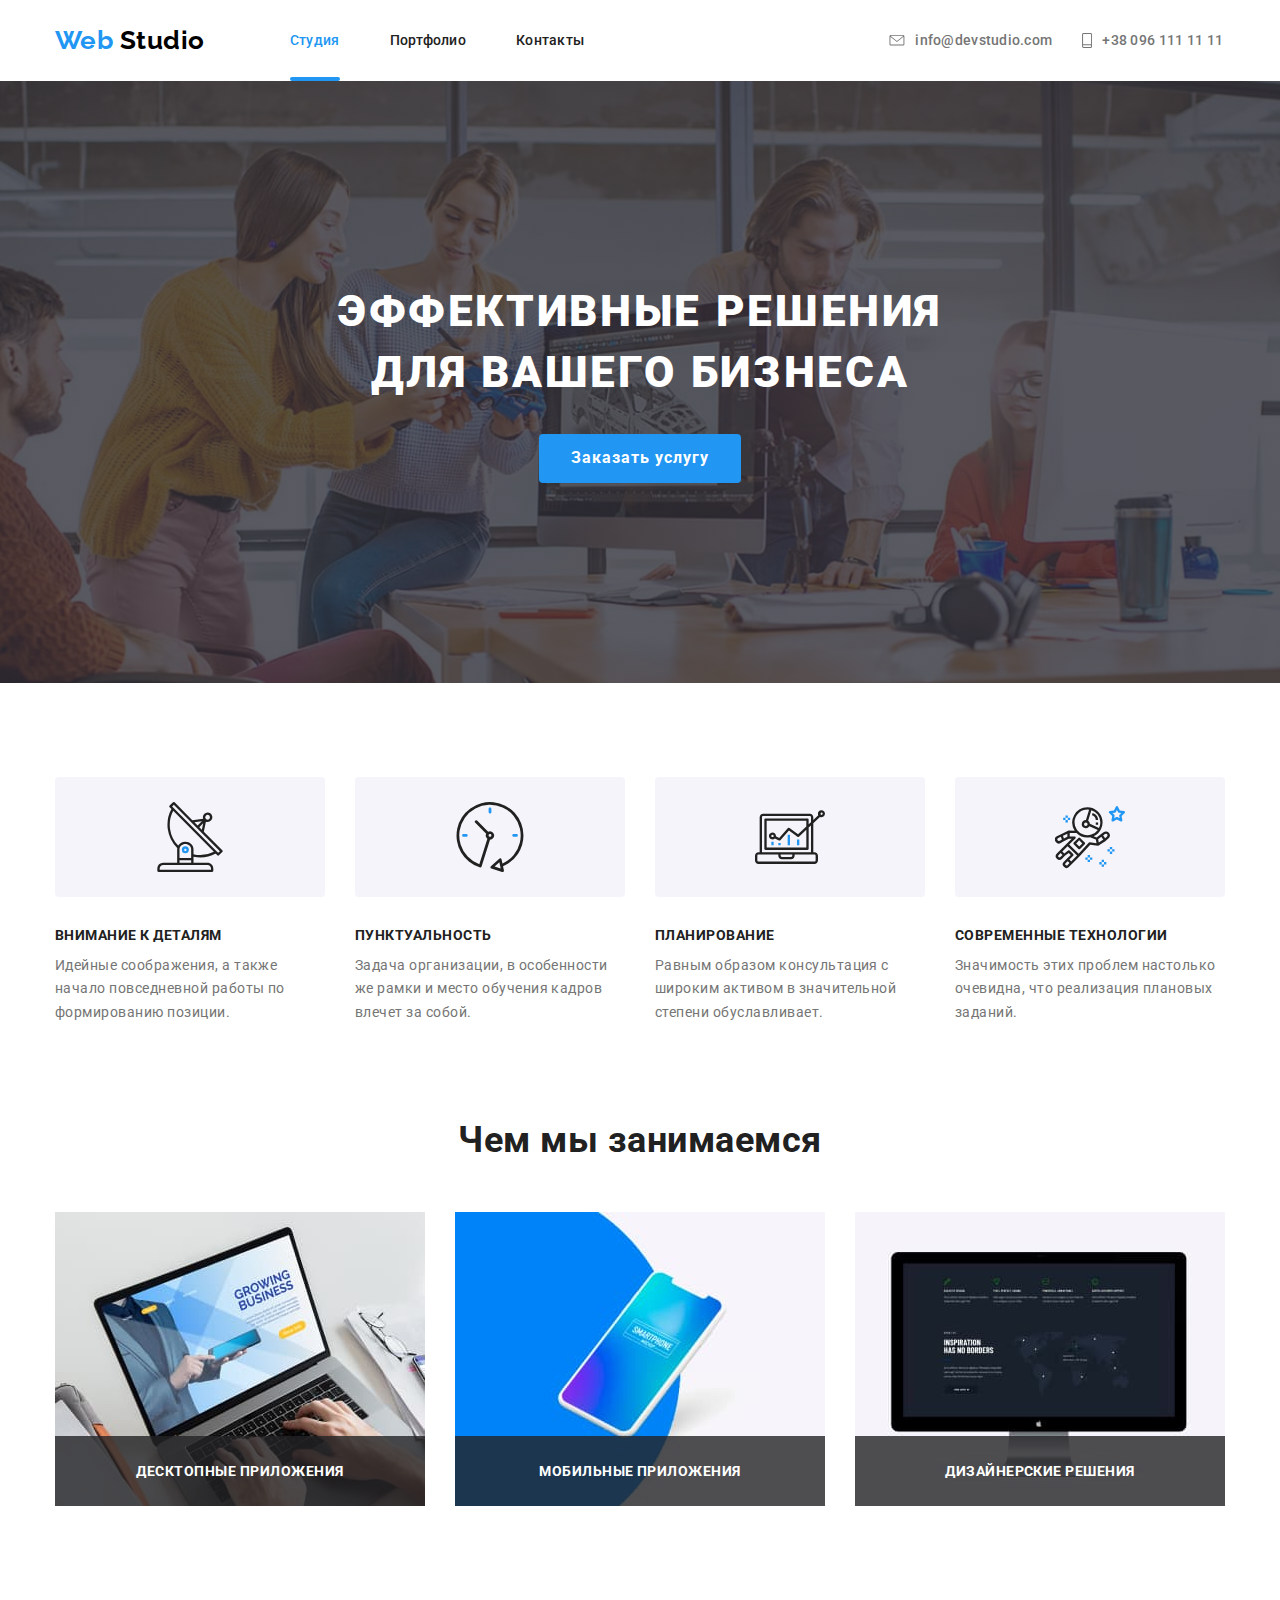
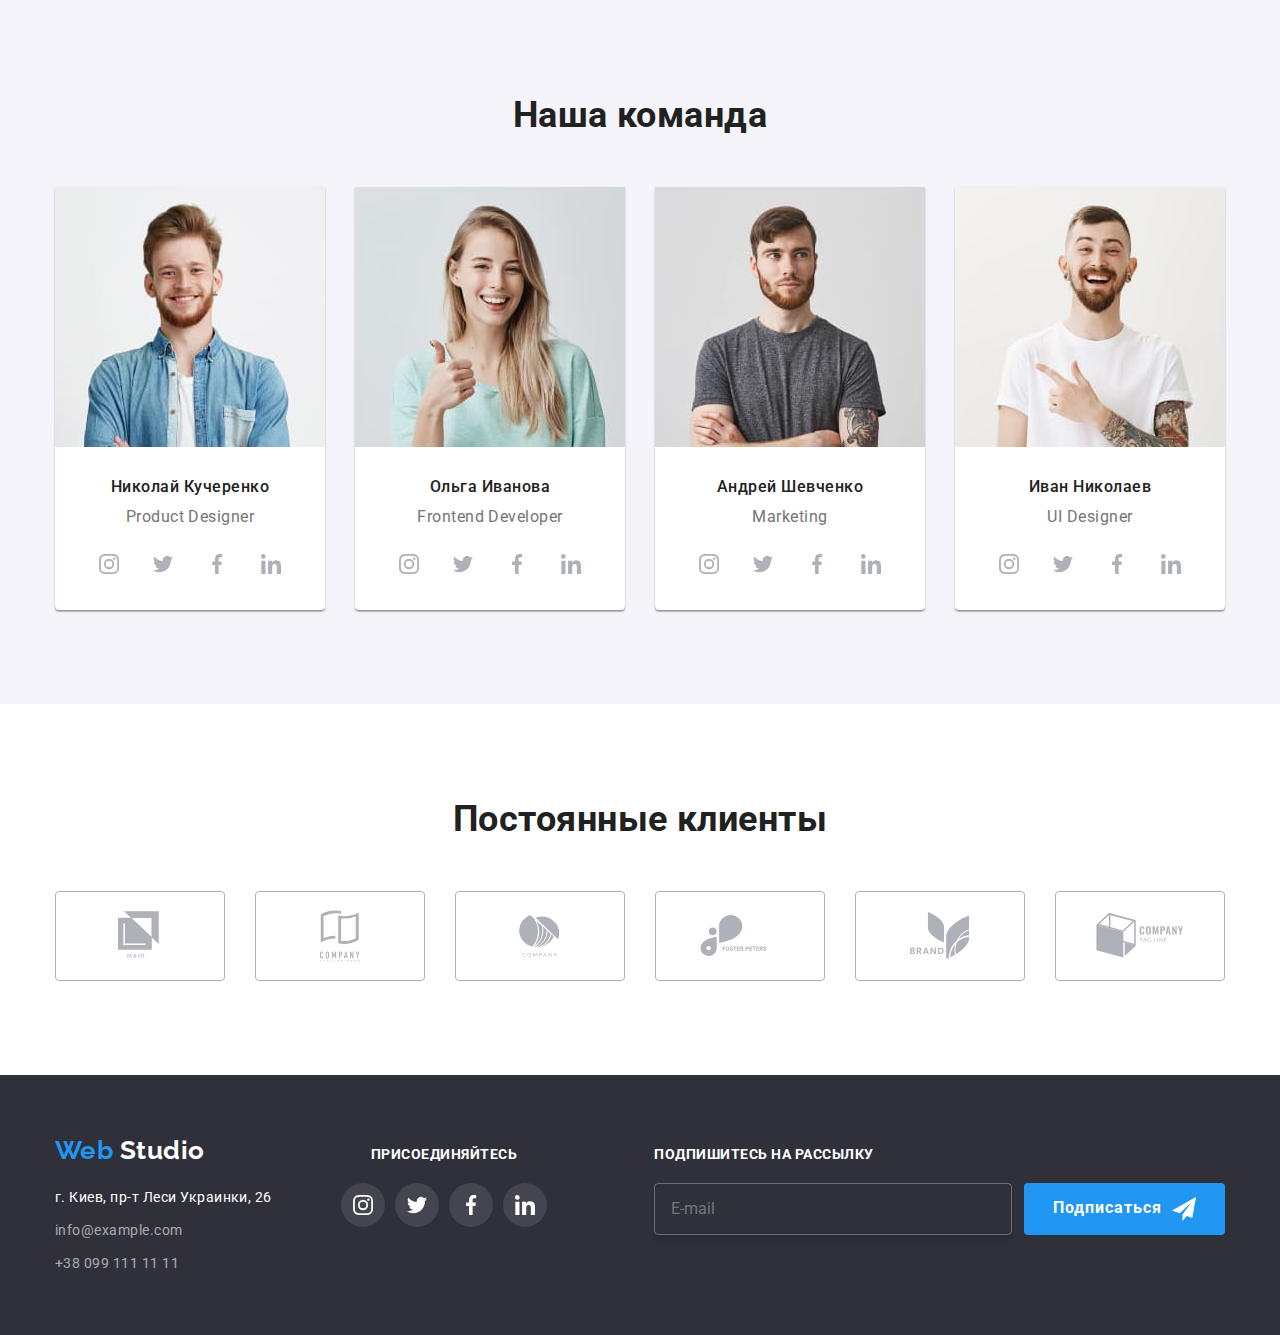
==== commit f4770c57: "Добавляет выпадающее меню" ====
--- a/index.html
+++ b/index.html
@@ -12,7 +12,6 @@
       rel="stylesheet"
       href="https://cdnjs.cloudflare.com/ajax/libs/modern-normalize/0.7.0/modern-normalize.min.css"
     />
-    <!-- <link rel="stylesheet" href="./css/main.css" /> -->
     <link rel="stylesheet" href="./css/main.min.css" />
   </head>
   <body>
--- a/css/main.min.css
+++ b/css/main.min.css
@@ -1,2 +1,2 @@
-.site-nav,.priority,.work-list,.team,.social-network,.customers{padding:0;margin:0;list-style:none}.icon-priority,.work-item .work-img,.team-item .img{display:block;max-width:100%;height:auto}.site-nav-link{display:block;text-decoration:none}.visually-hidden{position:absolute;width:1px;height:1px;margin:-1px;border:0;padding:0;clip:rect(0 0 0 0);overflow:hidden}body{background-color:#fff;color:#757575;font-family:"Roboto",sans-serif;letter-spacing:0.03em;font-weight:400}body.modal-open{overflow:hidden}.conteiner,.footer-conteiner{margin-left:auto;margin-right:auto;padding-left:15px;padding-right:15px}@media screen and (min-width: 480px){.conteiner,.footer-conteiner{width:480px}}@media screen and (min-width: 768px){.conteiner,.footer-conteiner{width:768px}}@media screen and (min-width: 1200px){.conteiner,.footer-conteiner{width:1200px}}.menu-button{display:-webkit-inline-box;display:-ms-inline-flexbox;display:inline-flex;margin:0;padding:0;border:none;background-color:transparent;margin-left:auto}@media screen and (min-width: 768px){.menu-button{display:none}}@media screen and (min-width: 1200px){.menu-button{display:none}}.icon-close-md{display:none}.menu-button.is-open .icon-close-md{display:block}.menu-button:hover .icon-close-md,.menu-button:focus .icon-close-md{fill:#2196f3}.menu-button.is-open .icon-burger{display:none}.menu-button:hover .icon-burger,.menu-button:focus .icon-burger{fill:#2196f3}.menu-conteiner{display:none;position:absolute;top:100%;left:0;width:100%;background-color:#fff;padding-top:60px;padding-bottom:60px;text-align:center}.menu-conteiner.is-open{display:block}.page-header{position:relative;z-index:1;position:fixed;top:0;left:0;min-width:100%;background-color:#fff}.page-header-nav{display:-webkit-box;display:-ms-flexbox;display:flex;-webkit-box-align:center;-ms-flex-align:center;align-items:center;min-height:60px}@media screen and (min-width: 768px){.page-header-nav{min-height:80px}}.header-portfolio{border-bottom:1px solid #ececec}.main-nav{display:-webkit-box;display:-ms-flexbox;display:flex;-webkit-box-align:center;-ms-flex-align:center;align-items:center;min-height:60px;margin-left:81px}@media screen and (max-width: 767px){.main-nav{margin-left:auto}}.logo,.footer-logo{display:inline-block;color:#2196f3;font-family:Raleway, sans-serif;font-weight:700;font-size:24px;line-height:1.17;text-decoration:none}.logo:focus,.footer-logo:focus{color:#2196f3}@media screen and (min-width: 1200px){.logo,.footer-logo{font-size:26px;line-height:1.2}}.logo-primary{color:#000000}.logo-secondary{color:#ffffff}.site-nav{display:-webkit-box;display:-ms-flexbox;display:flex}.site-nav-item{position:relative}.site-nav-item+.site-nav-item{margin-left:50px}.site-nav-item .current{color:#2196f3}.site-nav-item .current::before{content:'';position:absolute;bottom:0;left:0;background-color:#2196f3;width:100%;height:4px;border-radius:2px;-webkit-transition:color 250ms cubic-bezier(0.4, 0, 0.2, 1);transition:color 250ms cubic-bezier(0.4, 0, 0.2, 1)}.site-nav-link{padding-top:32px;padding-bottom:32px;color:#212121;font-weight:500;font-size:14px;line-height:1.2;letter-spacing:0.02em;-webkit-transition:color 250ms cubic-bezier(0.4, 0, 0.2, 1);transition:color 250ms cubic-bezier(0.4, 0, 0.2, 1)}.site-nav-link:hover,.site-nav-link:focus{color:#2196f3}.auth-nav{display:-webkit-inline-box;display:-ms-inline-flexbox;display:inline-flex;-webkit-box-align:center;-ms-flex-align:center;align-items:center;margin-left:auto}@media screen and (max-width: 1199px){.auth-nav{-webkit-box-orient:vertical;-webkit-box-direction:normal;-ms-flex-direction:column;flex-direction:column}}@media screen and (min-width: 1200px){.auth-nav-item+.auth-nav-item{margin-left:30px}}@media screen and (max-width: 1199px){.auth-nav:first-child{margin-bottom:10px}}.auth-nav-link{display:-webkit-inline-box;display:-ms-inline-flexbox;display:inline-flex;-webkit-box-pack:center;-ms-flex-pack:center;justify-content:center;-webkit-box-align:center;-ms-flex-align:center;align-items:center;color:#757575;text-decoration:none;font-family:Roboto;font-style:normal;font-weight:500;letter-spacing:0.02em;-webkit-transition:color 250ms cubic-bezier(0.4, 0, 0.2, 1);transition:color 250ms cubic-bezier(0.4, 0, 0.2, 1)}.auth-nav-link:hover,.auth-nav-link:focus{color:#2196f3}@media screen and (min-width: 768px){.auth-nav-link{font-size:12px;line-height:1.17}}@media screen and (min-width: 1200px){.auth-nav-link{font-size:14px;line-height:1.15}}.auth-nav:not(:last-child){margin-bottom:10px}.icon-mail{fill:currentColor}@media screen and (min-width: 1200px){.icon-mail{width:16px;height:11.2px;margin-right:10px}}@media screen and (min-width: 768px){.icon-mail{width:14px;height:10px;margin-right:8px}}.icon-phone{fill:currentColor}@media screen and (min-width: 1200px){.icon-phone{width:10px;height:15px;margin-right:10px}}@media screen and (min-width: 768px){.icon-phone{width:10px;height:14px;margin-right:8px}}.hero{padding-top:118px;padding-bottom:118px;background-image:-webkit-gradient(linear, left top, right top, from(rgba(47,48,58,0.8)), to(rgba(47,48,58,0.8))),url("../images/Header-img.jpg");background-image:linear-gradient(to right, rgba(47,48,58,0.8), rgba(47,48,58,0.8)),url("../images/Header-img.jpg");background-color:#2f303a;margin-left:auto;margin-right:auto;background-repeat:no-repeat;background-position:center;background-size:cover}@media screen and (min-width: 1200px){.hero{padding-top:200px;padding-bottom:200px;max-width:1600px;min-height:600px}}.hero-conteiner{max-width:360px;text-align:center;margin-right:auto;margin-left:auto}@media screen and (min-width: 1200px){.hero-conteiner{max-width:630px}}.hero-title{margin-top:0;margin-bottom:30px;color:#ffffff;font-weight:900;font-size:26px;line-height:1.6;letter-spacing:0.06em;text-transform:uppercase}@media screen and (min-width: 1200px){.hero-title{font-size:44px;line-height:1.4}}.submit,.join-button,.conteiner-button .button-modal{color:#fff;background-color:#2196f3;border-radius:4px;padding:10px 32px;display:inline-block;min-width:200px;border:none;cursor:pointer;font-family:Roboto;font-weight:700;font-size:16px;line-height:1.8;letter-spacing:0.06em;text-decoration:none;text-align:center;-webkit-transition:250ms cubic-bezier(0.4, 0, 0.2, 1);transition:250ms cubic-bezier(0.4, 0, 0.2, 1)}.submit:hover,.join-button:hover,.conteiner-button .button-modal:hover,.submit:focus,.join-button:focus,.conteiner-button .button-modal:focus{background-color:#188ce8;-webkit-box-shadow:0px 4px 4px rgba(0,0,0,0.15);box-shadow:0px 4px 4px rgba(0,0,0,0.15)}.section{padding-top:60px;padding-bottom:60px}@media screen and (min-width: 1200px){.section{padding-top:94px;padding-bottom:94px}}.section-title{margin-top:0;margin-bottom:50px;color:#212121;font-weight:700;font-size:28px;line-height:1.17;text-align:center}@media screen and (min-width: 1200px){.section-title{font-size:36px;line-height:1.2}}.section-no-padding{padding-bottom:60px}@media screen and (min-width: 1200px){.section-no-padding{padding-bottom:94px}}@media screen and (min-width: 768px){.priority{display:-webkit-box;display:-ms-flexbox;display:flex;-ms-flex-wrap:wrap;flex-wrap:wrap;margin:-15px}}@media screen and (min-width: 1200px){.priority{display:-webkit-box;display:-ms-flexbox;display:flex;-ms-flex-wrap:wrap;flex-wrap:wrap;margin:-15px}}.priority-title{margin-top:0;margin-bottom:10px;color:#212121;font-weight:700;font-size:14px;line-height:1.2;text-transform:uppercase}@media screen and (max-width: 767px){.priority-title{text-align:center}}.priority-text{margin-top:0;margin-bottom:0;font-size:14px;line-height:1.7}@media screen and (min-width: 768px){.priority-item{width:calc((100% - 4 * 15px) / 2);margin:15px}}@media screen and (min-width: 1200px){.priority-item{width:calc((100% - 8 * 15px) / 4);margin:15px}}@media screen and (max-width: 767px){.priority-item:not(:last-child){margin-bottom:30px}}.priority-icon-conteiner{display:-webkit-box;display:-ms-flexbox;display:flex;-webkit-box-align:center;-ms-flex-align:center;align-items:center;-webkit-box-pack:center;-ms-flex-pack:center;justify-content:center;height:120px;margin-bottom:30px;border-radius:4px;background-color:#f5f4fa}@media screen and (min-width: 768px){.priority-icon-conteiner{padding:25px 142px}}@media screen and (min-width: 1200px){.priority-icon-conteiner{padding:25px 100px}}.icon-priority{width:70px;height:70px}@media screen and (max-width: 1199px){.our-work{display:none}}.work-list{display:-webkit-box;display:-ms-flexbox;display:flex;-ms-flex-wrap:wrap;flex-wrap:wrap}.work-item{width:calc((100% - 60px) / 3);margin-right:30px;position:relative}.work-item:nth-child(3n){margin-right:0}.work-link{position:absolute;bottom:0;display:-webkit-box;display:-ms-flexbox;display:flex;-webkit-box-pack:center;-ms-flex-pack:center;justify-content:center;-webkit-box-align:center;-ms-flex-align:center;align-items:center;width:370px;height:70px;color:#ffffff;background-color:rgba(35,35,37,0.8);font-weight:700;font-size:14px;line-height:1.2;text-transform:uppercase;text-decoration:none}.work-link:focus{color:#2196f3}.our-team{background-color:#f5f4fa}@media screen and (min-width: 768px){.team{display:-webkit-box;display:-ms-flexbox;display:flex;-ms-flex-wrap:wrap;flex-wrap:wrap;margin:-15px}}@media screen and (min-width: 1200px){.team{margin:15px}}.team-item{background:#fff;-webkit-box-shadow:0px 2px 1px rgba(0,0,0,0.2),0px 1px 1px rgba(0,0,0,0.14),0px 1px 3px rgba(0,0,0,0.12);box-shadow:0px 2px 1px rgba(0,0,0,0.2),0px 1px 1px rgba(0,0,0,0.14),0px 1px 3px rgba(0,0,0,0.12);border-radius:0px 0px 4px 4px}@media screen and (max-width: 767px){.team-item:not(:last-child){margin-bottom:30px}}@media screen and (min-width: 768px){.team-item{width:calc((100% - 30px * 2) / 2);margin:15px}}@media screen and (min-width: 1200px){.team-item{width:calc((100% - 90px) / 4);margin:0;margin-right:30px}}@media screen and (min-width: 1200px){.team-item:nth-child(4n){margin-right:0}}.team-content{padding:30px 0 24px}.team-content-title{margin-top:0;margin-bottom:10px;color:#212121;font-weight:500;font-size:16px;line-height:1.2;text-align:center}.team-content-text{margin-top:0;margin-bottom:16px;font-weight:400;font-size:16px;line-height:1.2;text-align:center}.social-network{display:-webkit-box;display:-ms-flexbox;display:flex;-webkit-box-pack:center;-ms-flex-pack:center;justify-content:center;min-width:100%}.social-network-item:not(:last-child){margin-right:10px}.social-network-link,.social-network-footer{display:-webkit-inline-box;display:-ms-inline-flexbox;display:inline-flex;-webkit-box-align:center;-ms-flex-align:center;align-items:center;-webkit-box-pack:center;-ms-flex-pack:center;justify-content:center;width:44px;height:44px;border-radius:50%;color:#afb1b8;text-decoration:none;-webkit-transition:250ms cubic-bezier(0.4, 0, 0.2, 1);transition:250ms cubic-bezier(0.4, 0, 0.2, 1);-webkit-transition-property:color, background-color;transition-property:color, background-color}.social-network-link:hover,.social-network-footer:hover,.social-network-link:focus,.social-network-footer:focus{color:#fff;background-color:#2196f3}.icon-social-network{width:20px;height:20px;fill:currentColor}.customers{display:-webkit-box;display:-ms-flexbox;display:flex;-ms-flex-wrap:wrap;flex-wrap:wrap}@media screen and (min-width: 768px){.customers{margin:-15px}}@media screen and (min-width: 1200px){.customers{margin:-15px}}@media screen and (max-width: 767px){.customers-item{width:calc((100% - 30px) / 2);margin-right:30px;margin-bottom:30px}.customers-item:nth-child(2n){margin-right:0}.customers-item:nth-last-child(-n+2){margin-bottom:0}}@media screen and (min-width: 768px){.customers-item{width:calc((100% - 15px * 6) / 3);margin:15px}}@media screen and (min-width: 1200px){.customers-item{width:calc((100% - 15px * 12) / 6);margin:15px}}.customers-link{display:-webkit-box;display:-ms-flexbox;display:flex;-webkit-box-pack:center;-ms-flex-pack:center;justify-content:center;-webkit-box-align:center;-ms-flex-align:center;align-items:center;width:100%;height:90px;border:1px solid #afb1b8;border-radius:4px;color:#afb1b8;-webkit-transition:250ms cubic-bezier(0.4, 0, 0.2, 1);transition:250ms cubic-bezier(0.4, 0, 0.2, 1);-webkit-transition-property:border, color;transition-property:border, color}.customers-link:hover,.customers-link:focus{border:1px solid #2196f3;color:#2196f3}@media screen and (min-width: 1200px){.customers-link{width:170px}}.icon-logo{fill:currentColor}.customers-link:hover .icon-logo,.customers-link:focus .icon-logo{fill:#2196f3}.footer{background-color:#2f303a;width:100%}.footer-conteiner{padding-top:60px;padding-bottom:60px}@media screen and (min-width: 768px){.flex-footer-tablet{display:-webkit-box;display:-ms-flexbox;display:flex;-webkit-box-align:baseline;-ms-flex-align:baseline;align-items:baseline;-webkit-box-pack:center;-ms-flex-pack:center;justify-content:center}}@media screen and (min-width: 1200px){.flex-footer{display:-webkit-box;display:-ms-flexbox;display:flex;-webkit-box-align:baseline;-ms-flex-align:baseline;align-items:baseline;-webkit-box-pack:justify;-ms-flex-pack:justify;justify-content:space-between}}.footer-info{margin-bottom:60px}@media screen and (max-width: 1199px){.footer-info{text-align:center}}@media screen and (min-width: 768px){.footer-info{margin-right:165px}}@media screen and (min-width: 1200px){.footer-info{margin-right:69px;margin-bottom:0}}.footer-logo{display:block;margin-bottom:20px}.footer-info-link{display:block;font-style:normal;font-weight:400;font-size:14px;line-height:1.7;color:rgba(255,255,255,0.6);text-decoration:none}.footer-info-link:focus{color:#2196f3}.map{color:#ffffff;font-style:normal;margin-top:0;margin-bottom:9px}.mail-link{margin-bottom:9px}.join-in{text-align:center;margin-bottom:60px}@media screen and (min-width: 1200px){.join-in{margin-bottom:0;margin-right:94px}}.footer-caption{display:block;color:#ffffff;font-weight:700;font-size:14px;line-height:1.2;text-transform:uppercase;margin-bottom:20px}.social-network-footer{background-color:rgba(255,255,255,0.1)}.icon-social-footer{width:20px;height:20px;fill:#fff}@media screen and (max-width: 1199px){.join{text-align:center}}@media screen and (min-width: 1200px){.join-form{display:-webkit-box;display:-ms-flexbox;display:flex}}.join-form-label{display:block;margin-bottom:20px}@media screen and (min-width: 768px){.join-form-label{max-width:450px;margin-left:auto;margin-right:auto}}@media screen and (min-width: 1200px){.join-form-label{margin-bottom:0}}.join-form-input{padding:15px 16px;width:100%;font-size:16px;line-height:1.25;color:rgba(255,255,255,0.6);background-color:transparent;border:1px solid rgba(255,255,255,0.3);-webkit-box-shadow:0px 4px 4px rgba(0,0,0,0.15);box-shadow:0px 4px 4px rgba(0,0,0,0.15);border-radius:4px}@media screen and (min-width: 1200px){.join-form-input{width:358px}}.join-button{display:-webkit-inline-box;display:-ms-inline-flexbox;display:inline-flex;-webkit-box-align:center;-ms-flex-align:center;align-items:center;padding:10px 29px}@media screen and (min-width: 1200px){.join-button{margin-left:12px}}.icon-plane{width:24px;height:24px;margin-left:10px;fill:#fff;-webkit-transition:-webkit-transform 250ms cubic-bezier(0.4, 0, 0.2, 1);transition:-webkit-transform 250ms cubic-bezier(0.4, 0, 0.2, 1);transition:transform 250ms cubic-bezier(0.4, 0, 0.2, 1);transition:transform 250ms cubic-bezier(0.4, 0, 0.2, 1), -webkit-transform 250ms cubic-bezier(0.4, 0, 0.2, 1)}.join-button:hover .icon-plane,.join-button:focus .icon-plane{-webkit-transform:translatex(70px) scale(1.2);transform:translatex(70px) scale(1.2)}@media screen and (min-width: 1200px){.join-button:hover .icon-plane,.join-button:focus .icon-plane{-webkit-transform:translate(25px, -50px) scale(1.2);transform:translate(25px, -50px) scale(1.2)}}.backdrop{z-index:2;position:fixed;top:0;left:0;width:100%;height:100%;background-color:rgba(0,0,0,0.2);-webkit-transition:250ms cubic-bezier(0.4, 0, 0.2, 1);transition:250ms cubic-bezier(0.4, 0, 0.2, 1);padding:93px 15px;overflow-y:scroll}.backdrop.is-hidden{opacity:0;pointer-events:none}.modal{position:relative;padding:40px;max-width:450px;background-color:#fff;-webkit-box-shadow:0px 2px 1px rgba(0,0,0,0.2),0px 1px 1px rgba(0,0,0,0.14),0px 1px 3px rgba(0,0,0,0.12);box-shadow:0px 2px 1px rgba(0,0,0,0.2),0px 1px 1px rgba(0,0,0,0.14),0px 1px 3px rgba(0,0,0,0.12);border-radius:4px;-webkit-transition:250ms cubic-bezier(0.4, 0, 0.2, 1);transition:250ms cubic-bezier(0.4, 0, 0.2, 1)}@media screen and (min-width: 480px){.modal{position:absolute;top:50%;left:50%;-webkit-transform:translate(-50%, -50%);transform:translate(-50%, -50%);max-width:528px;width:100%}}.backdrop.is-hidden .modal{-webkit-transform:translate(-50%, -50%) scale(0.5);transform:translate(-50%, -50%) scale(0.5)}.close-modal{position:absolute;top:8px;right:8px;cursor:pointer;display:-webkit-box;display:-ms-flexbox;display:flex;-webkit-box-align:center;-ms-flex-align:center;align-items:center;-webkit-box-pack:center;-ms-flex-pack:center;justify-content:center;width:30px;height:30px;border-radius:50%;background-color:#fff;border:1px solid rgba(0,0,0,0.1)}.icon-close-modal{width:18px;height:18px;-webkit-transition:250ms cubic-bezier(0.4, 0, 0.2, 1);transition:250ms cubic-bezier(0.4, 0, 0.2, 1)}.close-modal:hover .icon-close-modal,.close-modal:focus .icon-close-modal{fill:#2196f3}.form{max-width:448px;margin-left:auto;margin-right:auto}.form-title{display:block;margin-top:0;margin-bottom:30px;font-style:normal;font-weight:700;font-size:20px;line-height:1.15;text-align:center;letter-spacing:0.03em;color:#212121}.form-field{position:relative;display:-webkit-box;display:-ms-flexbox;display:flex;-webkit-box-orient:vertical;-webkit-box-direction:normal;-ms-flex-direction:column;flex-direction:column;margin-bottom:28px;font-style:normal;font-size:14px;line-height:1.14;letter-spacing:0.01em}.form-input{padding:12px 12px 12px 42px;margin:0;width:100%;border:1px solid rgba(33,33,33,0.2);border-radius:4px;color:#757575;cursor:pointer;-webkit-transition:border-color 250ms cubic-bezier(0.4, 0, 0.2, 1);transition:border-color 250ms cubic-bezier(0.4, 0, 0.2, 1)}.icon-modal{position:absolute;top:50%;left:16px;-webkit-transform:translatey(-50%);transform:translatey(-50%);width:18px;height:18px;-webkit-transition:fill 250ms cubic-bezier(0.4, 0, 0.2, 1);transition:fill 250ms cubic-bezier(0.4, 0, 0.2, 1)}.form-field:focus-within .icon-modal{fill:#2196f3}.form-label{position:absolute;top:50%;left:42px;-webkit-transform:translatey(-50%);transform:translatey(-50%);margin-bottom:4px;-webkit-transition:250ms cubic-bezier(0.4, 0, 0.2, 1);transition:250ms cubic-bezier(0.4, 0, 0.2, 1)}.form-field:focus-within .form-label,.form-input:not(:placeholder-shown) ~ .form-label{color:#2196f3;-webkit-transform:translate(-27px, -40px) scale(0.86);transform:translate(-27px, -40px) scale(0.86)}.form-input:focus,.form-field .comment:focus{border-color:#2196f3;outline:none}.textarea{margin-bottom:20px}.comment{padding:12px 16px;min-height:120px;resize:none;border:1px solid rgba(33,33,33,0.2);border-radius:4px;color:#757575;cursor:pointer;-webkit-transition:border-color 250ms cubic-bezier(0.4, 0, 0.2, 1);transition:border-color 250ms cubic-bezier(0.4, 0, 0.2, 1)}.form-comment{position:absolute;top:12px;left:16px;margin-bottom:4px;-webkit-transition:250ms cubic-bezier(0.4, 0, 0.2, 1);transition:250ms cubic-bezier(0.4, 0, 0.2, 1)}.textarea:focus-within .form-comment,.comment:not(:placeholder-shown)+.form-comment{color:#2196f3;-webkit-transform:translate(-5px, -29px) scale(0.86);transform:translate(-5px, -29px) scale(0.86)}.checkbox{display:-webkit-box;display:-ms-flexbox;display:flex;-webkit-box-align:center;-ms-flex-align:center;align-items:center;margin-bottom:30px}.checkbox-input{position:absolute;width:1px;height:1px;margin:-1px;border:0;padding:0;clip:rect(0 0 0 0);overflow:hidden}.icon-check{margin-right:7px;width:18px;height:18px;border-radius:2px;background-color:#fff;cursor:pointer;-webkit-transition:-webkit-box-shadow 250ms cubic-bezier(0.4, 0, 0.2, 1);transition:-webkit-box-shadow 250ms cubic-bezier(0.4, 0, 0.2, 1);transition:box-shadow 250ms cubic-bezier(0.4, 0, 0.2, 1);transition:box-shadow 250ms cubic-bezier(0.4, 0, 0.2, 1), -webkit-box-shadow 250ms cubic-bezier(0.4, 0, 0.2, 1)}.checkbox:focus-within .icon-check{-webkit-box-shadow:0 0 0 2px #2196f3;box-shadow:0 0 0 2px #2196f3}.checkbox-input:checked+.icon-check{fill:#2196f3;background-color:#2196f3;background-image:url(../images/icon-check.svg);background-size:contain;background-origin:border-box}.policy{font-size:14px;line-height:1.7;letter-spacing:0.03em;color:#757575}.policy-link{color:#2196f3}.conteiner-button{display:-webkit-box;display:-ms-flexbox;display:flex;-webkit-box-pack:center;-ms-flex-pack:center;justify-content:center}.conteiner-button .button-modal{padding:10px 55px;-webkit-box-shadow:0px 4px 4px rgba(0,0,0,0.15);box-shadow:0px 4px 4px rgba(0,0,0,0.15)}
+.site-nav,.priority,.work-list,.team,.social-network,.customers{padding:0;margin:0;list-style:none}.icon-priority,.work-item .work-img,.team-item .img{display:block;max-width:100%;height:auto}.site-nav-link{display:block;text-decoration:none}.visually-hidden{position:absolute;width:1px;height:1px;margin:-1px;border:0;padding:0;clip:rect(0 0 0 0);overflow:hidden}body{background-color:#fff;color:#757575;font-family:"Roboto",sans-serif;letter-spacing:0.03em;font-weight:400}body.modal-open{overflow:hidden}.conteiner,.footer-conteiner{margin-left:auto;margin-right:auto;padding-left:15px;padding-right:15px}@media screen and (min-width: 480px){.conteiner,.footer-conteiner{width:480px}}@media screen and (min-width: 768px){.conteiner,.footer-conteiner{width:768px}}@media screen and (min-width: 1200px){.conteiner,.footer-conteiner{width:1200px}}.menu-button{display:-webkit-inline-box;display:-ms-inline-flexbox;display:inline-flex;margin:0;padding:0;border:none;background-color:transparent;margin-left:auto}@media screen and (min-width: 768px){.menu-button{display:none}}.icon-close-md{display:none}.menu-button.is-open .icon-close-md{display:block}.menu-button:hover .icon-close-md,.menu-button:focus .icon-close-md{fill:#2196f3}.menu-button.is-open .icon-burger{display:none}.menu-button:hover .icon-burger,.menu-button:focus .icon-burger{fill:#2196f3}.menu-conteiner{background-color:#fff}@media screen and (max-width: 767px){.menu-conteiner{display:none;position:absolute;top:100%;left:0;width:100%;padding-top:60px;padding-bottom:60px}.menu-conteiner.is-open{display:block}}@media screen and (min-width: 768px){.menu-conteiner{display:-webkit-box;display:-ms-flexbox;display:flex;margin-left:auto}}@media screen and (min-width: 1200px){.menu-conteiner{margin-left:85px}}.page-header{position:relative;z-index:1;position:fixed;top:0;left:0;min-width:100%;background-color:#fff}.page-header-nav{display:-webkit-box;display:-ms-flexbox;display:flex;-webkit-box-align:center;-ms-flex-align:center;align-items:center;min-height:60px}@media screen and (min-width: 768px){.page-header-nav{min-height:80px}}.header-portfolio{border-bottom:1px solid #ececec}.main-nav{display:-webkit-box;display:-ms-flexbox;display:flex;-webkit-box-align:center;-ms-flex-align:center;align-items:center;min-height:60px}@media screen and (max-width: 767px){.main-nav{-webkit-box-pack:center;-ms-flex-pack:center;justify-content:center;margin-bottom:60px}}@media screen and (max-width: 767px){.main-nav{margin-left:auto}}.logo,.footer-logo{display:inline-block;color:#2196f3;font-family:Raleway, sans-serif;font-weight:700;font-size:24px;line-height:1.17;text-decoration:none}.logo:focus,.footer-logo:focus{color:#2196f3}@media screen and (min-width: 1200px){.logo,.footer-logo{font-size:26px;line-height:1.2}}.logo-primary{color:#000000}.logo-secondary{color:#ffffff}.site-nav{display:-webkit-box;display:-ms-flexbox;display:flex}@media screen and (max-width: 767px){.site-nav{display:-webkit-box;display:-ms-flexbox;display:flex;-webkit-box-orient:vertical;-webkit-box-direction:normal;-ms-flex-direction:column;flex-direction:column;-webkit-box-align:center;-ms-flex-align:center;align-items:center}}.site-nav-item{position:relative}.site-nav-item .current{color:#2196f3}.site-nav-item .current::before{content:'';position:absolute;bottom:0;left:0;background-color:#2196f3;width:100%;height:4px;border-radius:2px;-webkit-transition:color 250ms cubic-bezier(0.4, 0, 0.2, 1);transition:color 250ms cubic-bezier(0.4, 0, 0.2, 1)}@media screen and (max-width: 767px){.site-nav-item:not(:last-child){margin-bottom:40px}}@media screen and (min-width: 768px){.site-nav-item+.site-nav-item{margin-left:50px}}.site-nav-link{color:#212121;font-weight:500;font-size:14px;line-height:1.2;letter-spacing:0.02em;-webkit-transition:color 250ms cubic-bezier(0.4, 0, 0.2, 1);transition:color 250ms cubic-bezier(0.4, 0, 0.2, 1)}.site-nav-link:hover,.site-nav-link:focus{color:#2196f3}@media screen and (max-width: 767px){.site-nav-link.current{margin-bottom:10px}}@media screen and (min-width: 768px){.site-nav-link{padding-top:32px;padding-bottom:32px}}@media screen and (max-width: 1199px){.auth-nav{display:-webkit-box;display:-ms-flexbox;display:flex;margin-left:auto;-webkit-box-orient:vertical;-webkit-box-direction:normal;-ms-flex-direction:column;flex-direction:column;-webkit-box-align:start;-ms-flex-align:start;align-items:flex-start;-webkit-box-pack:center;-ms-flex-pack:center;justify-content:center;margin-left:84px}.auth-nav-item:not(:last-child){margin-bottom:10px}}@media screen and (max-width: 767px){.auth-nav{-webkit-box-align:center;-ms-flex-align:center;align-items:center;margin-left:auto;margin-right:auto}.auth-nav-item:not(:last-child){margin-bottom:16px}}@media screen and (min-width: 1200px){.auth-nav{display:-webkit-box;display:-ms-flexbox;display:flex;margin-left:305px}.auth-nav-item+.auth-nav-item{margin-left:30px}}.auth-nav-link{display:-webkit-inline-box;display:-ms-inline-flexbox;display:inline-flex;-webkit-box-pack:center;-ms-flex-pack:center;justify-content:center;-webkit-box-align:center;-ms-flex-align:center;align-items:center;color:#757575;text-decoration:none;font-family:Roboto;font-style:normal;font-weight:500;letter-spacing:0.02em;-webkit-transition:color 250ms cubic-bezier(0.4, 0, 0.2, 1);transition:color 250ms cubic-bezier(0.4, 0, 0.2, 1)}.auth-nav-link:hover,.auth-nav-link:focus{color:#2196f3}@media screen and (min-width: 768px){.auth-nav-link{font-size:12px;line-height:1.17}}@media screen and (min-width: 1200px){.auth-nav-link{font-size:14px;line-height:1.15}}.icon-mail{width:16px;height:11.2px;margin-right:10px;fill:currentColor}@media screen and (min-width: 768px){.icon-mail{width:14px;height:10px;margin-right:8px}}@media screen and (min-width: 1200px){.icon-mail{width:16px;height:11.2px;margin-right:10px}}.icon-phone{width:10px;height:15px;margin-right:10px;fill:currentColor}@media screen and (min-width: 768px){.icon-phone{width:10px;height:14px;margin-right:8px}}@media screen and (min-width: 1200px){.icon-phone{width:10px;height:15px;margin-right:10px}}.hero{padding-top:118px;padding-bottom:118px;background-image:-webkit-gradient(linear, left top, right top, from(rgba(47,48,58,0.8)), to(rgba(47,48,58,0.8))),url("../images/Header-img.jpg");background-image:linear-gradient(to right, rgba(47,48,58,0.8), rgba(47,48,58,0.8)),url("../images/Header-img.jpg");background-color:#2f303a;margin-left:auto;margin-right:auto;background-repeat:no-repeat;background-position:center;background-size:cover}@media screen and (min-width: 1200px){.hero{padding-top:200px;padding-bottom:200px;max-width:1600px;min-height:600px}}.hero-conteiner{max-width:360px;text-align:center;margin-right:auto;margin-left:auto}@media screen and (min-width: 1200px){.hero-conteiner{max-width:630px}}.hero-title{margin-top:0;margin-bottom:30px;color:#ffffff;font-weight:900;font-size:26px;line-height:1.6;letter-spacing:0.06em;text-transform:uppercase}@media screen and (min-width: 1200px){.hero-title{font-size:44px;line-height:1.4}}.submit,.join-button,.conteiner-button .button-modal{color:#fff;background-color:#2196f3;border-radius:4px;padding:10px 32px;display:inline-block;min-width:200px;border:none;cursor:pointer;font-family:Roboto;font-weight:700;font-size:16px;line-height:1.8;letter-spacing:0.06em;text-decoration:none;text-align:center;-webkit-transition:250ms cubic-bezier(0.4, 0, 0.2, 1);transition:250ms cubic-bezier(0.4, 0, 0.2, 1)}.submit:hover,.join-button:hover,.conteiner-button .button-modal:hover,.submit:focus,.join-button:focus,.conteiner-button .button-modal:focus{background-color:#188ce8;-webkit-box-shadow:0px 4px 4px rgba(0,0,0,0.15);box-shadow:0px 4px 4px rgba(0,0,0,0.15)}.section{padding-top:60px;padding-bottom:60px}@media screen and (min-width: 1200px){.section{padding-top:94px;padding-bottom:94px}}.section-title{margin-top:0;margin-bottom:50px;color:#212121;font-weight:700;font-size:28px;line-height:1.17;text-align:center}@media screen and (min-width: 1200px){.section-title{font-size:36px;line-height:1.2}}.section-no-padding{padding-bottom:60px}@media screen and (min-width: 1200px){.section-no-padding{padding-bottom:94px}}@media screen and (min-width: 768px){.priority{display:-webkit-box;display:-ms-flexbox;display:flex;-ms-flex-wrap:wrap;flex-wrap:wrap;margin:-15px}}@media screen and (min-width: 1200px){.priority{display:-webkit-box;display:-ms-flexbox;display:flex;-ms-flex-wrap:wrap;flex-wrap:wrap;margin:-15px}}.priority-title{margin-top:0;margin-bottom:10px;color:#212121;font-weight:700;font-size:14px;line-height:1.2;text-transform:uppercase}@media screen and (max-width: 767px){.priority-title{text-align:center}}.priority-text{margin-top:0;margin-bottom:0;font-size:14px;line-height:1.7}@media screen and (min-width: 768px){.priority-item{width:calc((100% - 4 * 15px) / 2);margin:15px}}@media screen and (min-width: 1200px){.priority-item{width:calc((100% - 8 * 15px) / 4);margin:15px}}@media screen and (max-width: 767px){.priority-item:not(:last-child){margin-bottom:30px}}.priority-icon-conteiner{display:-webkit-box;display:-ms-flexbox;display:flex;-webkit-box-align:center;-ms-flex-align:center;align-items:center;-webkit-box-pack:center;-ms-flex-pack:center;justify-content:center;height:120px;margin-bottom:30px;border-radius:4px;background-color:#f5f4fa}@media screen and (min-width: 768px){.priority-icon-conteiner{padding:25px 142px}}@media screen and (min-width: 1200px){.priority-icon-conteiner{padding:25px 100px}}.icon-priority{width:70px;height:70px}@media screen and (max-width: 1199px){.our-work{display:none}}.work-list{display:-webkit-box;display:-ms-flexbox;display:flex;-ms-flex-wrap:wrap;flex-wrap:wrap}.work-item{width:calc((100% - 60px) / 3);margin-right:30px;position:relative}.work-item:nth-child(3n){margin-right:0}.work-link{position:absolute;bottom:0;display:-webkit-box;display:-ms-flexbox;display:flex;-webkit-box-pack:center;-ms-flex-pack:center;justify-content:center;-webkit-box-align:center;-ms-flex-align:center;align-items:center;width:370px;height:70px;color:#ffffff;background-color:rgba(35,35,37,0.8);font-weight:700;font-size:14px;line-height:1.2;text-transform:uppercase;text-decoration:none}.work-link:focus{color:#2196f3}.our-team{background-color:#f5f4fa}@media screen and (min-width: 768px){.team{display:-webkit-box;display:-ms-flexbox;display:flex;-ms-flex-wrap:wrap;flex-wrap:wrap;margin:-15px}}.team-item{background:#fff;-webkit-box-shadow:0px 2px 1px rgba(0,0,0,0.2),0px 1px 1px rgba(0,0,0,0.14),0px 1px 3px rgba(0,0,0,0.12);box-shadow:0px 2px 1px rgba(0,0,0,0.2),0px 1px 1px rgba(0,0,0,0.14),0px 1px 3px rgba(0,0,0,0.12);border-radius:0px 0px 4px 4px}@media screen and (max-width: 767px){.team-item:not(:last-child){margin-bottom:30px}}@media screen and (min-width: 768px){.team-item{width:calc((100% - 30px * 2) / 2);margin:15px}}@media screen and (min-width: 1200px){.team-item{width:calc((100% - 15px * 8) / 4);margin:15px}}.team-content{padding:30px 0 24px}.team-content-title{margin-top:0;margin-bottom:10px;color:#212121;font-weight:500;font-size:16px;line-height:1.2;text-align:center}.team-content-text{margin-top:0;margin-bottom:16px;font-weight:400;font-size:16px;line-height:1.2;text-align:center}.social-network{display:-webkit-box;display:-ms-flexbox;display:flex;-webkit-box-pack:center;-ms-flex-pack:center;justify-content:center;min-width:100%}.social-network-item:not(:last-child){margin-right:10px}.social-network-link,.social-network-footer{display:-webkit-inline-box;display:-ms-inline-flexbox;display:inline-flex;-webkit-box-align:center;-ms-flex-align:center;align-items:center;-webkit-box-pack:center;-ms-flex-pack:center;justify-content:center;width:44px;height:44px;border-radius:50%;color:#afb1b8;text-decoration:none;-webkit-transition:250ms cubic-bezier(0.4, 0, 0.2, 1);transition:250ms cubic-bezier(0.4, 0, 0.2, 1);-webkit-transition-property:color, background-color;transition-property:color, background-color}.social-network-link:hover,.social-network-footer:hover,.social-network-link:focus,.social-network-footer:focus{color:#fff;background-color:#2196f3}.icon-social-network{width:20px;height:20px;fill:currentColor}.customers{display:-webkit-box;display:-ms-flexbox;display:flex;-ms-flex-wrap:wrap;flex-wrap:wrap}@media screen and (min-width: 768px){.customers{margin:-15px}}@media screen and (min-width: 1200px){.customers{margin:-15px}}@media screen and (max-width: 767px){.customers-item{width:calc((100% - 30px) / 2);margin-right:30px;margin-bottom:30px}.customers-item:nth-child(2n){margin-right:0}.customers-item:nth-last-child(-n+2){margin-bottom:0}}@media screen and (min-width: 768px){.customers-item{width:calc((100% - 15px * 6) / 3);margin:15px}}@media screen and (min-width: 1200px){.customers-item{width:calc((100% - 15px * 12) / 6);margin:15px}}.customers-link{display:-webkit-box;display:-ms-flexbox;display:flex;-webkit-box-pack:center;-ms-flex-pack:center;justify-content:center;-webkit-box-align:center;-ms-flex-align:center;align-items:center;width:100%;height:90px;border:1px solid #afb1b8;border-radius:4px;color:#afb1b8;-webkit-transition:250ms cubic-bezier(0.4, 0, 0.2, 1);transition:250ms cubic-bezier(0.4, 0, 0.2, 1);-webkit-transition-property:border, color;transition-property:border, color}.customers-link:hover,.customers-link:focus{border:1px solid #2196f3;color:#2196f3}@media screen and (min-width: 1200px){.customers-link{width:170px}}.icon-logo{fill:currentColor}.customers-link:hover .icon-logo,.customers-link:focus .icon-logo{fill:#2196f3}.footer{background-color:#2f303a;width:100%}.footer-conteiner{padding-top:60px;padding-bottom:60px}@media screen and (min-width: 768px){.flex-footer-tablet{display:-webkit-box;display:-ms-flexbox;display:flex;-webkit-box-align:baseline;-ms-flex-align:baseline;align-items:baseline;-webkit-box-pack:center;-ms-flex-pack:center;justify-content:center}}@media screen and (min-width: 1200px){.flex-footer{display:-webkit-box;display:-ms-flexbox;display:flex;-webkit-box-align:baseline;-ms-flex-align:baseline;align-items:baseline;-webkit-box-pack:justify;-ms-flex-pack:justify;justify-content:space-between}}.footer-info{margin-bottom:60px}@media screen and (max-width: 1199px){.footer-info{text-align:center}}@media screen and (min-width: 768px){.footer-info{margin-right:165px}}@media screen and (min-width: 1200px){.footer-info{margin-right:69px;margin-bottom:0}}.footer-logo{display:block;margin-bottom:20px}.footer-info-link{display:block;font-style:normal;font-weight:400;font-size:14px;line-height:1.7;color:rgba(255,255,255,0.6);text-decoration:none}.footer-info-link:focus{color:#2196f3}.map{color:#ffffff;font-style:normal;margin-top:0;margin-bottom:9px}.mail-link{margin-bottom:9px}.join-in{text-align:center;margin-bottom:60px}@media screen and (min-width: 1200px){.join-in{margin-bottom:0;margin-right:94px}}.footer-caption{display:block;color:#ffffff;font-weight:700;font-size:14px;line-height:1.2;text-transform:uppercase;margin-bottom:20px}.social-network-footer{background-color:rgba(255,255,255,0.1)}.icon-social-footer{width:20px;height:20px;fill:#fff}@media screen and (max-width: 1199px){.join{text-align:center}}@media screen and (min-width: 1200px){.join-form{display:-webkit-box;display:-ms-flexbox;display:flex}}.join-form-label{display:block;margin-bottom:20px}@media screen and (min-width: 768px){.join-form-label{max-width:450px;margin-left:auto;margin-right:auto}}@media screen and (min-width: 1200px){.join-form-label{margin-bottom:0}}.join-form-input{padding:15px 16px;width:100%;font-size:16px;line-height:1.25;color:rgba(255,255,255,0.6);background-color:transparent;border:1px solid rgba(255,255,255,0.3);-webkit-box-shadow:0px 4px 4px rgba(0,0,0,0.15);box-shadow:0px 4px 4px rgba(0,0,0,0.15);border-radius:4px}@media screen and (min-width: 1200px){.join-form-input{width:358px}}.join-button{display:-webkit-inline-box;display:-ms-inline-flexbox;display:inline-flex;-webkit-box-align:center;-ms-flex-align:center;align-items:center;padding:10px 29px}@media screen and (min-width: 1200px){.join-button{margin-left:12px}}.icon-plane{width:24px;height:24px;margin-left:10px;fill:#fff;-webkit-transition:-webkit-transform 250ms cubic-bezier(0.4, 0, 0.2, 1);transition:-webkit-transform 250ms cubic-bezier(0.4, 0, 0.2, 1);transition:transform 250ms cubic-bezier(0.4, 0, 0.2, 1);transition:transform 250ms cubic-bezier(0.4, 0, 0.2, 1), -webkit-transform 250ms cubic-bezier(0.4, 0, 0.2, 1)}.join-button:hover .icon-plane,.join-button:focus .icon-plane{-webkit-transform:translatex(70px) scale(1.2);transform:translatex(70px) scale(1.2)}@media screen and (min-width: 1200px){.join-button:hover .icon-plane,.join-button:focus .icon-plane{-webkit-transform:translate(25px, -50px) scale(1.2);transform:translate(25px, -50px) scale(1.2)}}.backdrop{z-index:2;position:fixed;top:0;left:0;width:100%;height:100%;background-color:rgba(0,0,0,0.2);-webkit-transition:250ms cubic-bezier(0.4, 0, 0.2, 1);transition:250ms cubic-bezier(0.4, 0, 0.2, 1);padding:93px 15px;overflow-y:scroll}.backdrop.is-hidden{opacity:0;pointer-events:none}.modal{position:relative;padding:40px;max-width:450px;background-color:#fff;-webkit-box-shadow:0px 2px 1px rgba(0,0,0,0.2),0px 1px 1px rgba(0,0,0,0.14),0px 1px 3px rgba(0,0,0,0.12);box-shadow:0px 2px 1px rgba(0,0,0,0.2),0px 1px 1px rgba(0,0,0,0.14),0px 1px 3px rgba(0,0,0,0.12);border-radius:4px;-webkit-transition:250ms cubic-bezier(0.4, 0, 0.2, 1);transition:250ms cubic-bezier(0.4, 0, 0.2, 1)}@media screen and (min-width: 480px){.modal{position:absolute;top:50%;left:50%;-webkit-transform:translate(-50%, -50%);transform:translate(-50%, -50%);max-width:528px;width:100%}}.backdrop.is-hidden .modal{-webkit-transform:translate(-50%, -50%) scale(0.5);transform:translate(-50%, -50%) scale(0.5)}.close-modal{position:absolute;top:8px;right:8px;cursor:pointer;display:-webkit-box;display:-ms-flexbox;display:flex;-webkit-box-align:center;-ms-flex-align:center;align-items:center;-webkit-box-pack:center;-ms-flex-pack:center;justify-content:center;width:30px;height:30px;border-radius:50%;background-color:#fff;border:1px solid rgba(0,0,0,0.1)}.icon-close-modal{width:18px;height:18px;-webkit-transition:250ms cubic-bezier(0.4, 0, 0.2, 1);transition:250ms cubic-bezier(0.4, 0, 0.2, 1)}.close-modal:hover .icon-close-modal,.close-modal:focus .icon-close-modal{fill:#2196f3}.form{max-width:448px;margin-left:auto;margin-right:auto}.form-title{display:block;margin-top:0;margin-bottom:30px;font-style:normal;font-weight:700;font-size:20px;line-height:1.15;text-align:center;letter-spacing:0.03em;color:#212121}.form-field{position:relative;display:-webkit-box;display:-ms-flexbox;display:flex;-webkit-box-orient:vertical;-webkit-box-direction:normal;-ms-flex-direction:column;flex-direction:column;margin-bottom:28px;font-style:normal;font-size:14px;line-height:1.14;letter-spacing:0.01em}.form-input{padding:12px 12px 12px 42px;margin:0;width:100%;border:1px solid rgba(33,33,33,0.2);border-radius:4px;color:#757575;cursor:pointer;-webkit-transition:border-color 250ms cubic-bezier(0.4, 0, 0.2, 1);transition:border-color 250ms cubic-bezier(0.4, 0, 0.2, 1)}.icon-modal{position:absolute;top:50%;left:16px;-webkit-transform:translatey(-50%);transform:translatey(-50%);width:18px;height:18px;-webkit-transition:fill 250ms cubic-bezier(0.4, 0, 0.2, 1);transition:fill 250ms cubic-bezier(0.4, 0, 0.2, 1)}.form-field:focus-within .icon-modal{fill:#2196f3}.form-label{position:absolute;top:50%;left:42px;-webkit-transform:translatey(-50%);transform:translatey(-50%);margin-bottom:4px;-webkit-transition:250ms cubic-bezier(0.4, 0, 0.2, 1);transition:250ms cubic-bezier(0.4, 0, 0.2, 1)}.form-field:focus-within .form-label,.form-input:not(:placeholder-shown) ~ .form-label{color:#2196f3;-webkit-transform:translate(-27px, -40px) scale(0.86);transform:translate(-27px, -40px) scale(0.86)}.form-input:focus,.form-field .comment:focus{border-color:#2196f3;outline:none}.textarea{margin-bottom:20px}.comment{padding:12px 16px;min-height:120px;resize:none;border:1px solid rgba(33,33,33,0.2);border-radius:4px;color:#757575;cursor:pointer;-webkit-transition:border-color 250ms cubic-bezier(0.4, 0, 0.2, 1);transition:border-color 250ms cubic-bezier(0.4, 0, 0.2, 1)}.form-comment{position:absolute;top:12px;left:16px;margin-bottom:4px;-webkit-transition:250ms cubic-bezier(0.4, 0, 0.2, 1);transition:250ms cubic-bezier(0.4, 0, 0.2, 1)}.textarea:focus-within .form-comment,.comment:not(:placeholder-shown)+.form-comment{color:#2196f3;-webkit-transform:translate(-5px, -29px) scale(0.86);transform:translate(-5px, -29px) scale(0.86)}.checkbox{display:-webkit-box;display:-ms-flexbox;display:flex;-webkit-box-align:center;-ms-flex-align:center;align-items:center;margin-bottom:30px}.checkbox-input{position:absolute;width:1px;height:1px;margin:-1px;border:0;padding:0;clip:rect(0 0 0 0);overflow:hidden}.icon-check{margin-right:7px;width:18px;height:18px;border-radius:2px;background-color:#fff;cursor:pointer;-webkit-transition:-webkit-box-shadow 250ms cubic-bezier(0.4, 0, 0.2, 1);transition:-webkit-box-shadow 250ms cubic-bezier(0.4, 0, 0.2, 1);transition:box-shadow 250ms cubic-bezier(0.4, 0, 0.2, 1);transition:box-shadow 250ms cubic-bezier(0.4, 0, 0.2, 1), -webkit-box-shadow 250ms cubic-bezier(0.4, 0, 0.2, 1)}.checkbox:focus-within .icon-check{-webkit-box-shadow:0 0 0 2px #2196f3;box-shadow:0 0 0 2px #2196f3}.checkbox-input:checked+.icon-check{fill:#2196f3;background-color:#2196f3;background-image:url(../images/icon-check.svg);background-size:contain;background-origin:border-box}.policy{font-size:14px;line-height:1.7;letter-spacing:0.03em;color:#757575}.policy-link{color:#2196f3}.conteiner-button{display:-webkit-box;display:-ms-flexbox;display:flex;-webkit-box-pack:center;-ms-flex-pack:center;justify-content:center}.conteiner-button .button-modal{padding:10px 55px;-webkit-box-shadow:0px 4px 4px rgba(0,0,0,0.15);box-shadow:0px 4px 4px rgba(0,0,0,0.15)}
 /*# sourceMappingURL=main.min.css.map */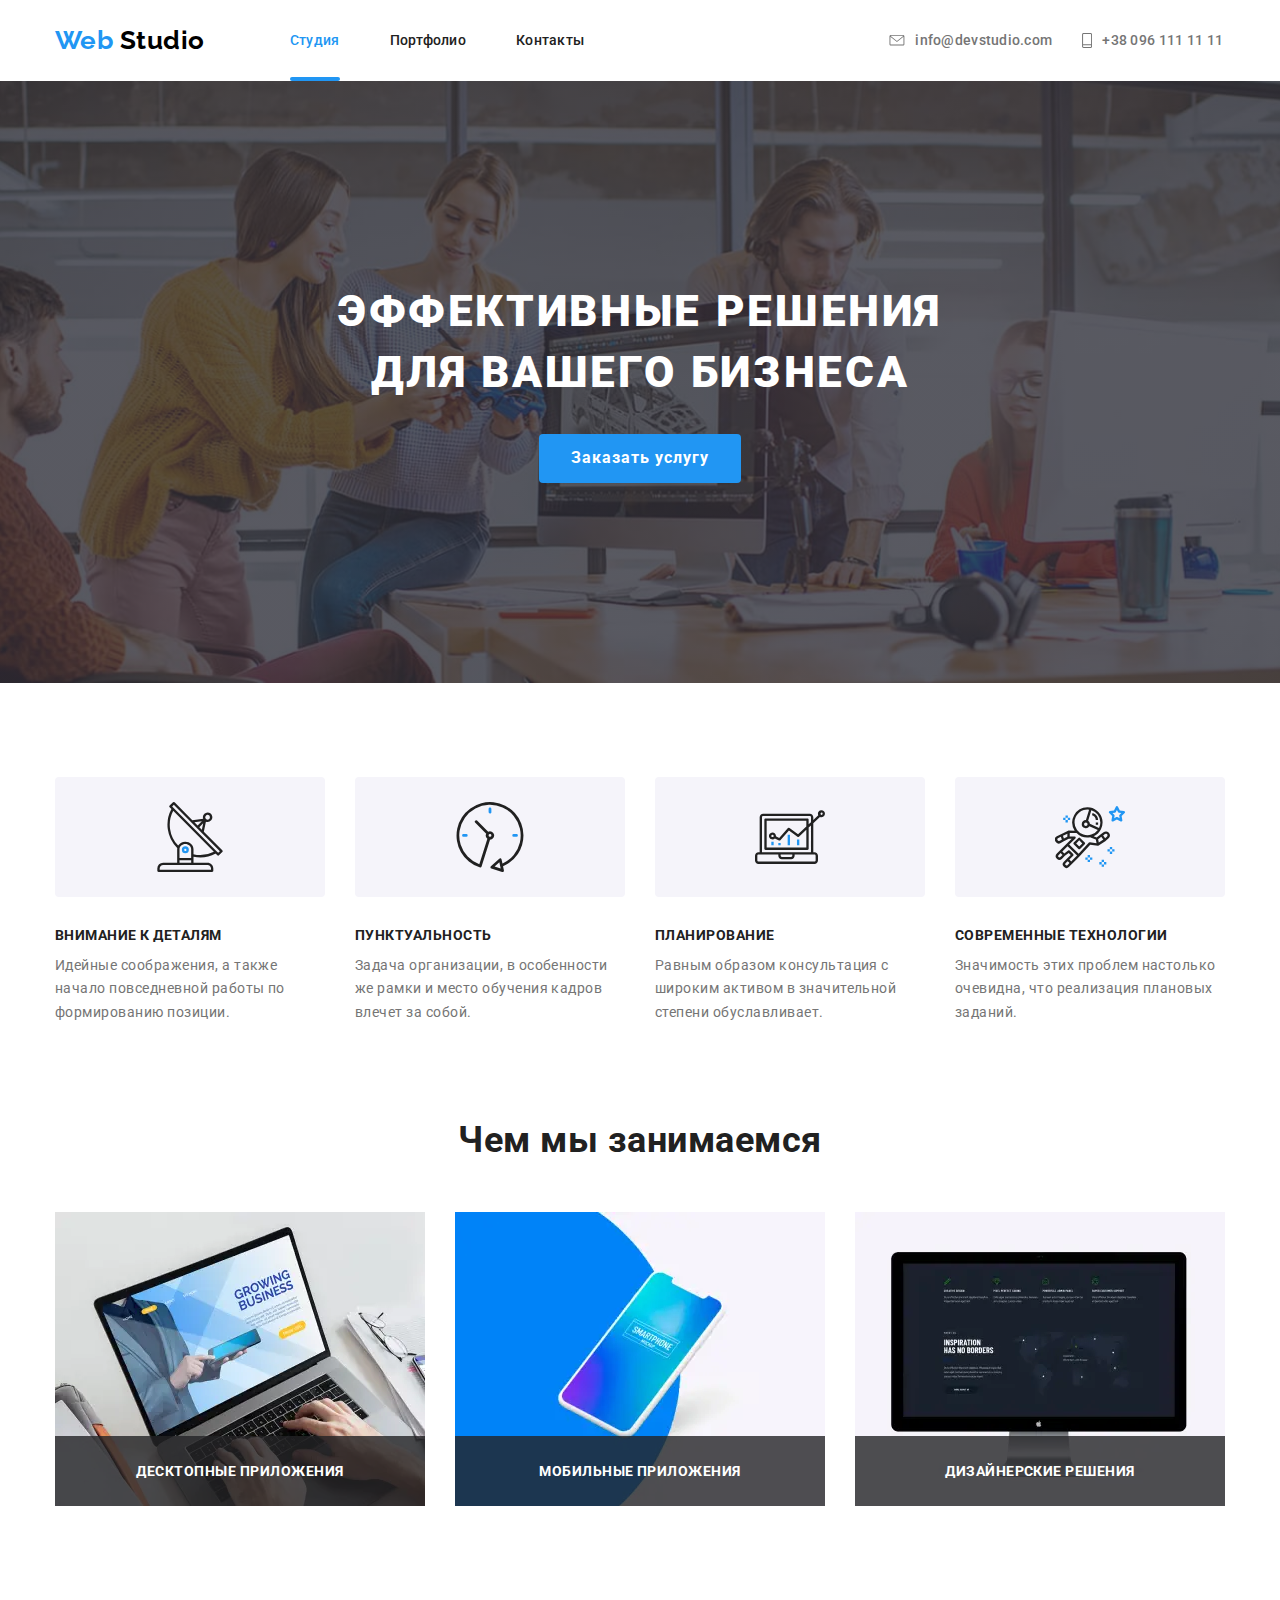
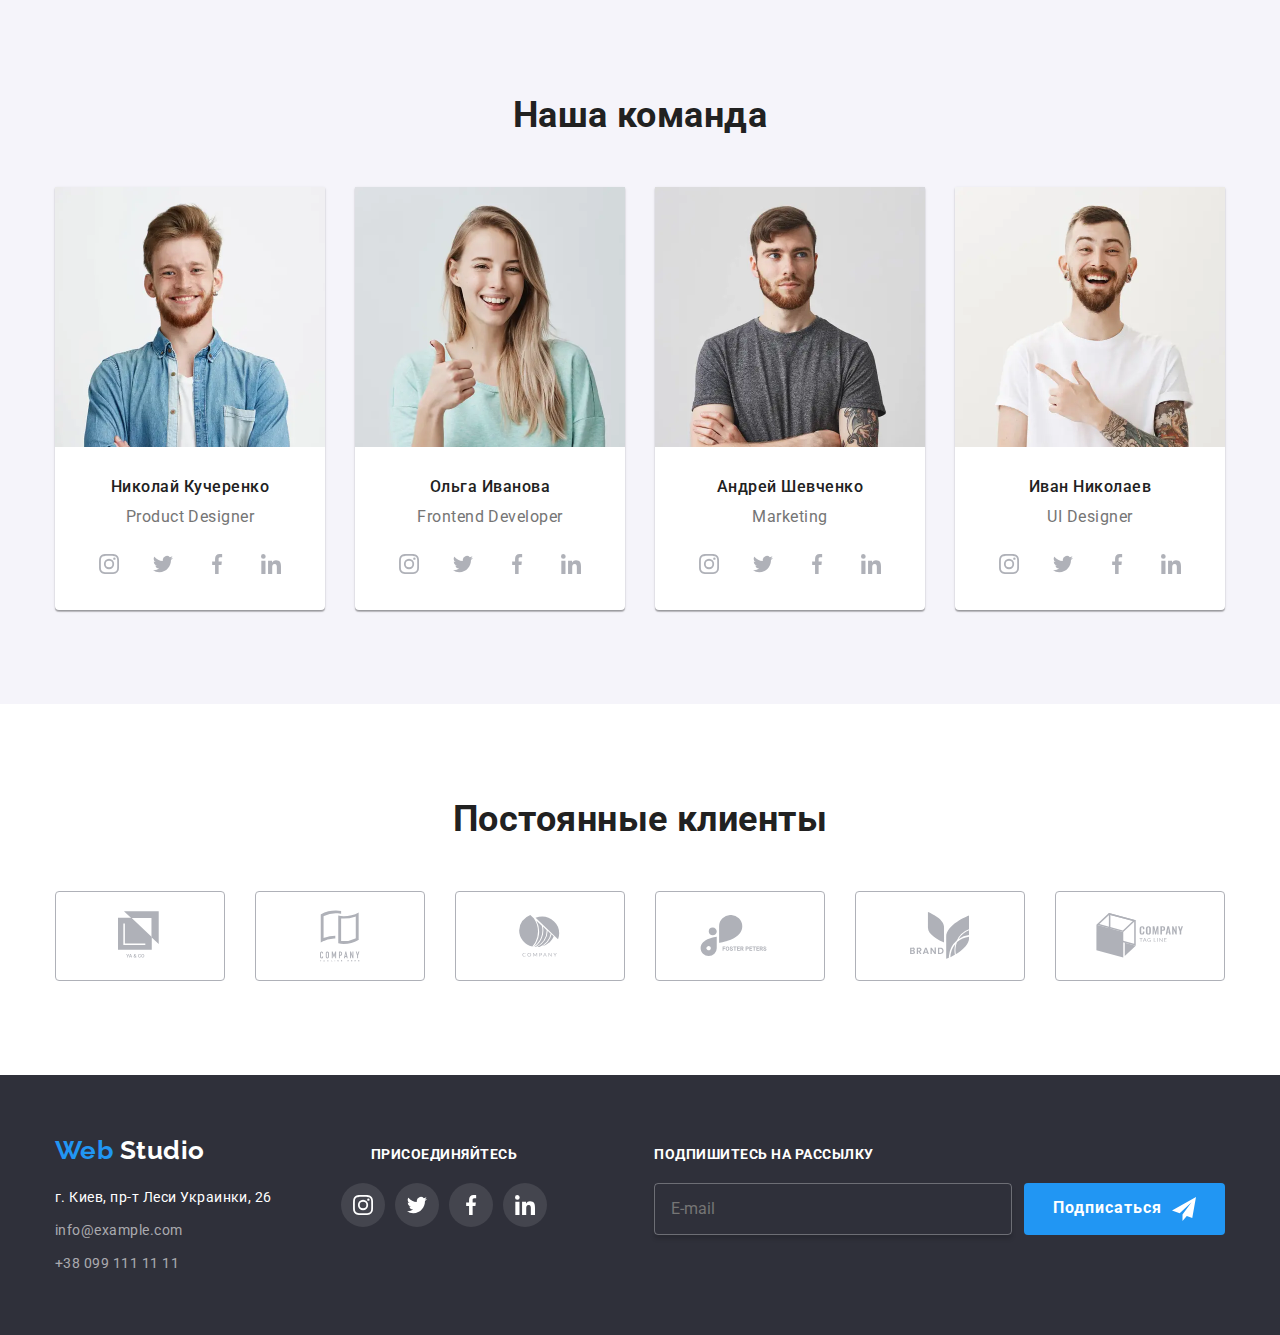
==== commit 4019f316: "Добавляет адаптивные изображения" ====
--- a/index.html
+++ b/index.html
@@ -148,33 +148,78 @@
           <h2 class="section-title">Чем мы занимаемся</h2>
           <ul class="work-list">
             <li class="work-item">
-              <img
-                class="work-img"
-                src="./images/growing-business.jpg"
-                alt="ноутбук"
-                width="370"
-                height="294"
-              />
+              <picture>
+                <source
+                  srcset="
+                    ./images/work/work1-370.webp,
+                    ./images/work/work1-370@2x.webp 2x,
+                    ./images/work/work1-370@3x.webp 3x
+                  "
+                  type="image/webp"
+                />
+                <img
+                  srcset="
+                    ./images/work/work1-370.jpg,
+                    ./images/work/work1-370@2x.jpg 2x,
+                    ./images/work/work1-370@3x.jpg 3x
+                  "
+                  class="work-img"
+                  src="./images/work1-370.jpg"
+                  alt="ноутбук"
+                  width="370"
+                  sizes="(min-width:1200px) 33vw"
+                />
+              </picture>
               <a href="" class="work-link">Десктопные приложения</a>
             </li>
             <li class="work-item">
-              <img
-                class="work-img"
-                src="./images/mobile-applications.jpg"
-                alt="мобильный-телефон"
-                width="370"
-                height="294"
-              />
+              <picture>
+                <source
+                  srcset="
+                    ./images/work/work2-370.webp,
+                    ./images/work/work2-370@2x.webp 2x,
+                    ./images/work/work2-370@3x.webp 3x
+                  "
+                  type="image/webp"
+                />
+                <img
+                  srcset="
+                    ./images/work/work2-370.jpg,
+                    ./images/work/work2-370@2x.jpg 2x,
+                    ./images/work/work2-370@3x.jpg 3x
+                  "
+                  class="work-img"
+                  src="./images/work2-370.jpg"
+                  alt="мобильный-телефон"
+                  width="370"
+                  sizes="(min-width:1200px) 33vw"
+                />
+              </picture>
               <a href="" class="work-link">Мобильные приложения</a>
             </li>
             <li class="work-item">
-              <img
-                class="work-img"
-                src="./images/designer-groves.jpg"
-                alt="экран-компьютера"
-                width="370"
-                height="294"
-              />
+              <picture>
+                <source
+                  srcset="
+                    ./images/work/work3-370.webp,
+                    ./images/work/work3-370@2x.webp 2x,
+                    ./images/work/work3-370@3x.webp 3x
+                  "
+                  type="image/webp"
+                />
+                <img
+                  srcset="
+                    ./images/work/work3-370.jpg,
+                    ./images/work/work3-370@2x.jpg 2x,
+                    ./images/work/work3-370@3x.jpg 3x
+                  "
+                  class="work-img"
+                  src="./images/work3-370.jpg"
+                  alt="экран-компьютера"
+                  width="370"
+                  sizes="(min-width:1200px) 33vw"
+                />
+              </picture>
               <a href="" class="work-link">Дизайнерские решения</a>
             </li>
           </ul>
@@ -186,13 +231,74 @@
           <h2 class="section-title">Наша команда</h2>
           <ul class="team">
             <li class="team-item">
-              <img
-                class="img"
-                src="./images/team-1.jpg"
-                alt="николай-кучеренко"
-                width="270"
-                height="260"
-              />
+              <picture>
+                <source
+                  srcset="
+                    ./images/team/team1-450.webp     450w,
+                    ./images/team/team1-450@2x.webp  900w,
+                    ./images/team/team1-450@3x.webp 1350w
+                  "
+                  type="image/webp"
+                  media="(max-width: 767px)"
+                  sizes="(min-width: 1200px) 25vw, (min-width: 768px) 50vw, 100vw "
+                />
+                <source
+                  srcset="
+                    ./images/team/team1-270.webp    270w,
+                    ./images/team/team1-270@2x.webp 540w,
+                    ./images/team/team1-270@3x.webp 810w,
+
+                  "
+                  type="image/webp"
+                  media="(min-width: 1200px)"
+                  sizes="(min-width: 1200px) 25vw, (min-width: 768px) 50vw, 100vw "
+                />
+                <source
+                  srcset="
+                    ./images/team/team1-354.webp     354w,
+                    ./images/team/team1-354@2x.webp  708w,
+                    ./images/team/team1-354@3x.webp 1062w,
+
+                  "
+                  type="image/webp"
+                  media="(min-width: 768px)"
+                  sizes="(min-width: 1200px) 25vw, (min-width: 768px) 50vw, 100vw "
+                />
+                <source
+                  srcset="
+                    ./images/team/team1-450.jpg     450w,
+                    ./images/team/team1-450@2x.jpg  900w,
+                    ./images/team/team1-450@3x.jpg 1350w
+                  "
+                  media="(max-width: 767px)"
+                  sizes="(min-width: 1200px) 25vw, (min-width: 768px) 50vw, 100vw "
+                />
+                <source
+                  srcset="
+                    ./images/team/team1-270.jpg    270w,
+                    ./images/team/team1-270@2x.jpg 540w,
+                    ./images/team/team1-270@3x.jpg 810w
+                  "
+                  media="(min-width: 1200px)"
+                  sizes="(min-width: 1200px) 25vw, (min-width: 768px) 50vw, 100vw "
+                />
+                <source
+                  srcset="
+                    ./images/team/team1-354.jpg     354w,
+                    ./images/team/team1-354@2x.jpg  708w,
+                    ./images/team/team1-354@3x.jpg 1062w
+                  "
+                  type="image/webp"
+                  media="(min-width: 768px)"
+                  sizes="(min-width: 1200px) 25vw, (min-width: 768px) 50vw, 100vw "
+                />
+
+                <img
+                  class="img"
+                  src="./images/team/team1-354.jpg"
+                  alt="николай-кучеренко"
+                />
+              </picture>
               <div class="team-content">
                 <h3 class="team-content-title">Николай Кучеренко</h3>
                 <p class="team-content-text" lang="en">Product Designer</p>
@@ -245,13 +351,75 @@
               </div>
             </li>
             <li class="team-item">
-              <img
-                class="img"
-                src="./images/team-2.jpg"
-                alt="ольга-иванова"
-                width="270"
-                height="260"
-              />
+              <picture>
+                <source
+                  srcset="
+                    ./images/team/team2-450.webp     450w,
+                    ./images/team/team2-450@2x.webp  900w,
+                    ./images/team/team2-450@3x.webp 1350w
+                  "
+                  type="image/webp"
+                  media="(max-width: 767px)"
+                  sizes="(min-width: 1200px) 25vw, (min-width: 768px) 50vw, 100vw "
+                />
+                <source
+                  srcset="
+                    ./images/team/team2-270.webp    270w,
+                    ./images/team/team2-270@2x.webp 540w,
+                    ./images/team/team2-270@3x.webp 810w,
+
+                  "
+                  type="image/webp"
+                  media="(min-width: 1200px)"
+                  sizes="(min-width: 1200px) 25vw, (min-width: 768px) 50vw, 100vw "
+                />
+                <source
+                  srcset="
+                    ./images/team/team2-354.webp     354w,
+                    ./images/team/team2-354@2x.webp  708w,
+                    ./images/team/team2-354@3x.webp 1062w,
+
+                  "
+                  type="image/webp"
+                  media="(min-width: 768px)"
+                  sizes="(min-width: 1200px) 25vw, (min-width: 768px) 50vw, 100vw "
+                />
+                <source
+                  srcset="
+                    ./images/team/team2-450.jpg     450w,
+                    ./images/team/team2-450@2x.jpg  900w,
+                    ./images/team/team2-450@3x.jpg 1350w
+                  "
+                  media="(max-width: 767px)"
+                  sizes="(min-width: 1200px) 25vw, (min-width: 768px) 50vw, 100vw "
+                />
+                <source
+                  srcset="
+                    ./images/team/team2-270.jpg    270w,
+                    ./images/team/team2-270@2x.jpg 540w,
+                    ./images/team/team2-270@3x.jpg 810w
+                  "
+                  media="(min-width: 1200px)"
+                  sizes="(min-width: 1200px) 25vw, (min-width: 768px) 50vw, 100vw "
+                />
+                <source
+                  srcset="
+                    ./images/team/team2-354.jpg     354w,
+                    ./images/team/team2-354@2x.jpg  708w,
+                    ./images/team/team2-354@3x.jpg 1062w
+                  "
+                  type="image/webp"
+                  media="(min-width: 768px)"
+                  sizes="(min-width: 1200px) 25vw, (min-width: 768px) 50vw, 100vw "
+                />
+
+                <img
+                  class="img"
+                  src="./images/team/team2-354.jpg"
+                  alt="ольга-иванова"
+                />
+              </picture>
+
               <div class="team-content">
                 <h3 class="team-content-title">Ольга Иванова</h3>
                 <p class="team-content-text" lang="en">Frontend Developer</p>
@@ -304,13 +472,74 @@
               </div>
             </li>
             <li class="team-item">
-              <img
-                class="img"
-                src="./images/team-3.jpg"
-                alt="андрей-шевченко"
-                width="270"
-                height="260"
-              />
+              <picture>
+                <source
+                  srcset="
+                    ./images/team/team3-450.webp     450w,
+                    ./images/team/team3-450@2x.webp  900w,
+                    ./images/team/team3-450@3x.webp 1350w
+                  "
+                  type="image/webp"
+                  media="(max-width: 767px)"
+                  sizes="(min-width: 1200px) 25vw, (min-width: 768px) 50vw, 100vw "
+                />
+                <source
+                  srcset="
+                    ./images/team/team3-270.webp    270w,
+                    ./images/team/team3-270@2x.webp 540w,
+                    ./images/team/team3-270@3x.webp 810w,
+
+                  "
+                  type="image/webp"
+                  media="(min-width: 1200px)"
+                  sizes="(min-width: 1200px) 25vw, (min-width: 768px) 50vw, 100vw "
+                />
+                <source
+                  srcset="
+                    ./images/team/team3-354.webp     354w,
+                    ./images/team/team3-354@2x.webp  708w,
+                    ./images/team/team3-354@3x.webp 1062w,
+
+                  "
+                  type="image/webp"
+                  media="(min-width: 768px)"
+                  sizes="(min-width: 1200px) 25vw, (min-width: 768px) 50vw, 100vw "
+                />
+                <source
+                  srcset="
+                    ./images/team/team3-450.jpg     450w,
+                    ./images/team/team3-450@2x.jpg  900w,
+                    ./images/team/team3-450@3x.jpg 1350w
+                  "
+                  media="(max-width: 767px)"
+                  sizes="(min-width: 1200px) 25vw, (min-width: 768px) 50vw, 100vw "
+                />
+                <source
+                  srcset="
+                    ./images/team/team3-270.jpg    270w,
+                    ./images/team/team3-270@2x.jpg 540w,
+                    ./images/team/team3-270@3x.jpg 810w
+                  "
+                  media="(min-width: 1200px)"
+                  sizes="(min-width: 1200px) 25vw, (min-width: 768px) 50vw, 100vw "
+                />
+                <source
+                  srcset="
+                    ./images/team/team3-354.jpg     354w,
+                    ./images/team/team3-354@2x.jpg  708w,
+                    ./images/team/team3-354@3x.jpg 1062w
+                  "
+                  type="image/webp"
+                  media="(min-width: 768px)"
+                  sizes="(min-width: 1200px) 25vw, (min-width: 768px) 50vw, 100vw "
+                />
+
+                <img
+                  class="img"
+                  src="./images/team/team3-354.jpg"
+                  alt="андрей-шевченко"
+                />
+              </picture>
               <div class="team-content">
                 <h3 class="team-content-title">Андрей Шевченко</h3>
                 <p class="team-content-text" lang="en">Marketing</p>
@@ -363,13 +592,74 @@
               </div>
             </li>
             <li class="team-item">
-              <img
-                class="img"
-                src="./images/team-4.jpg"
-                alt="иван-николаев"
-                width="270"
-                height="260"
-              />
+              <picture>
+                <source
+                  srcset="
+                    ./images/team/team4-450.webp     450w,
+                    ./images/team/team4-450@2x.webp  900w,
+                    ./images/team/team4-450@3x.webp 1350w
+                  "
+                  type="image/webp"
+                  media="(max-width: 767px)"
+                  sizes="(min-width: 1200px) 25vw, (min-width: 768px) 50vw, 100vw "
+                />
+                <source
+                  srcset="
+                    ./images/team/team4-270.webp    270w,
+                    ./images/team/team4-270@2x.webp 540w,
+                    ./images/team/team4-270@3x.webp 810w,
+
+                  "
+                  type="image/webp"
+                  media="(min-width: 1200px)"
+                  sizes="(min-width: 1200px) 25vw, (min-width: 768px) 50vw, 100vw "
+                />
+                <source
+                  srcset="
+                    ./images/team/team4-354.webp     354w,
+                    ./images/team/team4-354@2x.webp  708w,
+                    ./images/team/team4-354@3x.webp 1062w,
+
+                  "
+                  type="image/webp"
+                  media="(min-width: 768px)"
+                  sizes="(min-width: 1200px) 25vw, (min-width: 768px) 50vw, 100vw "
+                />
+                <source
+                  srcset="
+                    ./images/team/team4-450.jpg     450w,
+                    ./images/team/team4-450@2x.jpg  900w,
+                    ./images/team/team4-450@3x.jpg 1350w
+                  "
+                  media="(max-width: 767px)"
+                  sizes="(min-width: 1200px) 25vw, (min-width: 768px) 50vw, 100vw "
+                />
+                <source
+                  srcset="
+                    ./images/team/team4-270.jpg    270w,
+                    ./images/team/team4-270@2x.jpg 540w,
+                    ./images/team/team4-270@3x.jpg 810w
+                  "
+                  media="(min-width: 1200px)"
+                  sizes="(min-width: 1200px) 25vw, (min-width: 768px) 50vw, 100vw "
+                />
+                <source
+                  srcset="
+                    ./images/team/team4-354.jpg     354w,
+                    ./images/team/team4-354@2x.jpg  708w,
+                    ./images/team/team4-354@3x.jpg 1062w
+                  "
+                  type="image/webp"
+                  media="(min-width: 768px)"
+                  sizes="(min-width: 1200px) 25vw, (min-width: 768px) 50vw, 100vw "
+                />
+
+                <img
+                  class="img"
+                  src="./images/team/team3-354.jpg"
+                  alt="иван-николаев"
+                />
+              </picture>
               <div class="team-content">
                 <h3 class="team-content-title">Иван Николаев</h3>
                 <p class="team-content-text" lang="en">UI Designer</p>
@@ -665,6 +955,7 @@
                 name="terms-of-use"
                 value="terms-of-use"
               />
+              <!-- <span class="checkbox-check"></span> -->
               <svg class="icon-check">
                 <use href="./images/sprite.svg#icon-no-check"></use>
               </svg>
--- a/css/main.min.css
+++ b/css/main.min.css
@@ -1,2 +1,2 @@
-.site-nav,.priority,.work-list,.team,.social-network,.customers{padding:0;margin:0;list-style:none}.icon-priority,.work-item .work-img,.team-item .img{display:block;max-width:100%;height:auto}.site-nav-link{display:block;text-decoration:none}.visually-hidden{position:absolute;width:1px;height:1px;margin:-1px;border:0;padding:0;clip:rect(0 0 0 0);overflow:hidden}body{background-color:#fff;color:#757575;font-family:"Roboto",sans-serif;letter-spacing:0.03em;font-weight:400}body.modal-open{overflow:hidden}.conteiner,.footer-conteiner{margin-left:auto;margin-right:auto;padding-left:15px;padding-right:15px}@media screen and (min-width: 480px){.conteiner,.footer-conteiner{width:480px}}@media screen and (min-width: 768px){.conteiner,.footer-conteiner{width:768px}}@media screen and (min-width: 1200px){.conteiner,.footer-conteiner{width:1200px}}.menu-button{display:-webkit-inline-box;display:-ms-inline-flexbox;display:inline-flex;margin:0;padding:0;border:none;background-color:transparent;margin-left:auto}@media screen and (min-width: 768px){.menu-button{display:none}}.icon-close-md{display:none}.menu-button.is-open .icon-close-md{display:block}.menu-button:hover .icon-close-md,.menu-button:focus .icon-close-md{fill:#2196f3}.menu-button.is-open .icon-burger{display:none}.menu-button:hover .icon-burger,.menu-button:focus .icon-burger{fill:#2196f3}.menu-conteiner{background-color:#fff}@media screen and (max-width: 767px){.menu-conteiner{display:none;position:absolute;top:100%;left:0;width:100%;padding-top:60px;padding-bottom:60px}.menu-conteiner.is-open{display:block}}@media screen and (min-width: 768px){.menu-conteiner{display:-webkit-box;display:-ms-flexbox;display:flex;margin-left:auto}}@media screen and (min-width: 1200px){.menu-conteiner{margin-left:85px}}.page-header{position:relative;z-index:1;position:fixed;top:0;left:0;min-width:100%;background-color:#fff}.page-header-nav{display:-webkit-box;display:-ms-flexbox;display:flex;-webkit-box-align:center;-ms-flex-align:center;align-items:center;min-height:60px}@media screen and (min-width: 768px){.page-header-nav{min-height:80px}}.header-portfolio{border-bottom:1px solid #ececec}.main-nav{display:-webkit-box;display:-ms-flexbox;display:flex;-webkit-box-align:center;-ms-flex-align:center;align-items:center;min-height:60px}@media screen and (max-width: 767px){.main-nav{-webkit-box-pack:center;-ms-flex-pack:center;justify-content:center;margin-bottom:60px}}@media screen and (max-width: 767px){.main-nav{margin-left:auto}}.logo,.footer-logo{display:inline-block;color:#2196f3;font-family:Raleway, sans-serif;font-weight:700;font-size:24px;line-height:1.17;text-decoration:none}.logo:focus,.footer-logo:focus{color:#2196f3}@media screen and (min-width: 1200px){.logo,.footer-logo{font-size:26px;line-height:1.2}}.logo-primary{color:#000000}.logo-secondary{color:#ffffff}.site-nav{display:-webkit-box;display:-ms-flexbox;display:flex}@media screen and (max-width: 767px){.site-nav{display:-webkit-box;display:-ms-flexbox;display:flex;-webkit-box-orient:vertical;-webkit-box-direction:normal;-ms-flex-direction:column;flex-direction:column;-webkit-box-align:center;-ms-flex-align:center;align-items:center}}.site-nav-item{position:relative}.site-nav-item .current{color:#2196f3}.site-nav-item .current::before{content:'';position:absolute;bottom:0;left:0;background-color:#2196f3;width:100%;height:4px;border-radius:2px;-webkit-transition:color 250ms cubic-bezier(0.4, 0, 0.2, 1);transition:color 250ms cubic-bezier(0.4, 0, 0.2, 1)}@media screen and (max-width: 767px){.site-nav-item:not(:last-child){margin-bottom:40px}}@media screen and (min-width: 768px){.site-nav-item+.site-nav-item{margin-left:50px}}.site-nav-link{color:#212121;font-weight:500;font-size:14px;line-height:1.2;letter-spacing:0.02em;-webkit-transition:color 250ms cubic-bezier(0.4, 0, 0.2, 1);transition:color 250ms cubic-bezier(0.4, 0, 0.2, 1)}.site-nav-link:hover,.site-nav-link:focus{color:#2196f3}@media screen and (max-width: 767px){.site-nav-link.current{margin-bottom:10px}}@media screen and (min-width: 768px){.site-nav-link{padding-top:32px;padding-bottom:32px}}@media screen and (max-width: 1199px){.auth-nav{display:-webkit-box;display:-ms-flexbox;display:flex;margin-left:auto;-webkit-box-orient:vertical;-webkit-box-direction:normal;-ms-flex-direction:column;flex-direction:column;-webkit-box-align:start;-ms-flex-align:start;align-items:flex-start;-webkit-box-pack:center;-ms-flex-pack:center;justify-content:center;margin-left:84px}.auth-nav-item:not(:last-child){margin-bottom:10px}}@media screen and (max-width: 767px){.auth-nav{-webkit-box-align:center;-ms-flex-align:center;align-items:center;margin-left:auto;margin-right:auto}.auth-nav-item:not(:last-child){margin-bottom:16px}}@media screen and (min-width: 1200px){.auth-nav{display:-webkit-box;display:-ms-flexbox;display:flex;margin-left:305px}.auth-nav-item+.auth-nav-item{margin-left:30px}}.auth-nav-link{display:-webkit-inline-box;display:-ms-inline-flexbox;display:inline-flex;-webkit-box-pack:center;-ms-flex-pack:center;justify-content:center;-webkit-box-align:center;-ms-flex-align:center;align-items:center;color:#757575;text-decoration:none;font-family:Roboto;font-style:normal;font-weight:500;letter-spacing:0.02em;-webkit-transition:color 250ms cubic-bezier(0.4, 0, 0.2, 1);transition:color 250ms cubic-bezier(0.4, 0, 0.2, 1)}.auth-nav-link:hover,.auth-nav-link:focus{color:#2196f3}@media screen and (min-width: 768px){.auth-nav-link{font-size:12px;line-height:1.17}}@media screen and (min-width: 1200px){.auth-nav-link{font-size:14px;line-height:1.15}}.icon-mail{width:16px;height:11.2px;margin-right:10px;fill:currentColor}@media screen and (min-width: 768px){.icon-mail{width:14px;height:10px;margin-right:8px}}@media screen and (min-width: 1200px){.icon-mail{width:16px;height:11.2px;margin-right:10px}}.icon-phone{width:10px;height:15px;margin-right:10px;fill:currentColor}@media screen and (min-width: 768px){.icon-phone{width:10px;height:14px;margin-right:8px}}@media screen and (min-width: 1200px){.icon-phone{width:10px;height:15px;margin-right:10px}}.hero{padding-top:118px;padding-bottom:118px;background-image:-webkit-gradient(linear, left top, right top, from(rgba(47,48,58,0.8)), to(rgba(47,48,58,0.8))),url("../images/Header-img.jpg");background-image:linear-gradient(to right, rgba(47,48,58,0.8), rgba(47,48,58,0.8)),url("../images/Header-img.jpg");background-color:#2f303a;margin-left:auto;margin-right:auto;background-repeat:no-repeat;background-position:center;background-size:cover}@media screen and (min-width: 1200px){.hero{padding-top:200px;padding-bottom:200px;max-width:1600px;min-height:600px}}.hero-conteiner{max-width:360px;text-align:center;margin-right:auto;margin-left:auto}@media screen and (min-width: 1200px){.hero-conteiner{max-width:630px}}.hero-title{margin-top:0;margin-bottom:30px;color:#ffffff;font-weight:900;font-size:26px;line-height:1.6;letter-spacing:0.06em;text-transform:uppercase}@media screen and (min-width: 1200px){.hero-title{font-size:44px;line-height:1.4}}.submit,.join-button,.conteiner-button .button-modal{color:#fff;background-color:#2196f3;border-radius:4px;padding:10px 32px;display:inline-block;min-width:200px;border:none;cursor:pointer;font-family:Roboto;font-weight:700;font-size:16px;line-height:1.8;letter-spacing:0.06em;text-decoration:none;text-align:center;-webkit-transition:250ms cubic-bezier(0.4, 0, 0.2, 1);transition:250ms cubic-bezier(0.4, 0, 0.2, 1)}.submit:hover,.join-button:hover,.conteiner-button .button-modal:hover,.submit:focus,.join-button:focus,.conteiner-button .button-modal:focus{background-color:#188ce8;-webkit-box-shadow:0px 4px 4px rgba(0,0,0,0.15);box-shadow:0px 4px 4px rgba(0,0,0,0.15)}.section{padding-top:60px;padding-bottom:60px}@media screen and (min-width: 1200px){.section{padding-top:94px;padding-bottom:94px}}.section-title{margin-top:0;margin-bottom:50px;color:#212121;font-weight:700;font-size:28px;line-height:1.17;text-align:center}@media screen and (min-width: 1200px){.section-title{font-size:36px;line-height:1.2}}.section-no-padding{padding-bottom:60px}@media screen and (min-width: 1200px){.section-no-padding{padding-bottom:94px}}@media screen and (min-width: 768px){.priority{display:-webkit-box;display:-ms-flexbox;display:flex;-ms-flex-wrap:wrap;flex-wrap:wrap;margin:-15px}}@media screen and (min-width: 1200px){.priority{display:-webkit-box;display:-ms-flexbox;display:flex;-ms-flex-wrap:wrap;flex-wrap:wrap;margin:-15px}}.priority-title{margin-top:0;margin-bottom:10px;color:#212121;font-weight:700;font-size:14px;line-height:1.2;text-transform:uppercase}@media screen and (max-width: 767px){.priority-title{text-align:center}}.priority-text{margin-top:0;margin-bottom:0;font-size:14px;line-height:1.7}@media screen and (min-width: 768px){.priority-item{width:calc((100% - 4 * 15px) / 2);margin:15px}}@media screen and (min-width: 1200px){.priority-item{width:calc((100% - 8 * 15px) / 4);margin:15px}}@media screen and (max-width: 767px){.priority-item:not(:last-child){margin-bottom:30px}}.priority-icon-conteiner{display:-webkit-box;display:-ms-flexbox;display:flex;-webkit-box-align:center;-ms-flex-align:center;align-items:center;-webkit-box-pack:center;-ms-flex-pack:center;justify-content:center;height:120px;margin-bottom:30px;border-radius:4px;background-color:#f5f4fa}@media screen and (min-width: 768px){.priority-icon-conteiner{padding:25px 142px}}@media screen and (min-width: 1200px){.priority-icon-conteiner{padding:25px 100px}}.icon-priority{width:70px;height:70px}@media screen and (max-width: 1199px){.our-work{display:none}}.work-list{display:-webkit-box;display:-ms-flexbox;display:flex;-ms-flex-wrap:wrap;flex-wrap:wrap}.work-item{width:calc((100% - 60px) / 3);margin-right:30px;position:relative}.work-item:nth-child(3n){margin-right:0}.work-link{position:absolute;bottom:0;display:-webkit-box;display:-ms-flexbox;display:flex;-webkit-box-pack:center;-ms-flex-pack:center;justify-content:center;-webkit-box-align:center;-ms-flex-align:center;align-items:center;width:370px;height:70px;color:#ffffff;background-color:rgba(35,35,37,0.8);font-weight:700;font-size:14px;line-height:1.2;text-transform:uppercase;text-decoration:none}.work-link:focus{color:#2196f3}.our-team{background-color:#f5f4fa}@media screen and (min-width: 768px){.team{display:-webkit-box;display:-ms-flexbox;display:flex;-ms-flex-wrap:wrap;flex-wrap:wrap;margin:-15px}}.team-item{background:#fff;-webkit-box-shadow:0px 2px 1px rgba(0,0,0,0.2),0px 1px 1px rgba(0,0,0,0.14),0px 1px 3px rgba(0,0,0,0.12);box-shadow:0px 2px 1px rgba(0,0,0,0.2),0px 1px 1px rgba(0,0,0,0.14),0px 1px 3px rgba(0,0,0,0.12);border-radius:0px 0px 4px 4px}@media screen and (max-width: 767px){.team-item:not(:last-child){margin-bottom:30px}}@media screen and (min-width: 768px){.team-item{width:calc((100% - 30px * 2) / 2);margin:15px}}@media screen and (min-width: 1200px){.team-item{width:calc((100% - 15px * 8) / 4);margin:15px}}.team-content{padding:30px 0 24px}.team-content-title{margin-top:0;margin-bottom:10px;color:#212121;font-weight:500;font-size:16px;line-height:1.2;text-align:center}.team-content-text{margin-top:0;margin-bottom:16px;font-weight:400;font-size:16px;line-height:1.2;text-align:center}.social-network{display:-webkit-box;display:-ms-flexbox;display:flex;-webkit-box-pack:center;-ms-flex-pack:center;justify-content:center;min-width:100%}.social-network-item:not(:last-child){margin-right:10px}.social-network-link,.social-network-footer{display:-webkit-inline-box;display:-ms-inline-flexbox;display:inline-flex;-webkit-box-align:center;-ms-flex-align:center;align-items:center;-webkit-box-pack:center;-ms-flex-pack:center;justify-content:center;width:44px;height:44px;border-radius:50%;color:#afb1b8;text-decoration:none;-webkit-transition:250ms cubic-bezier(0.4, 0, 0.2, 1);transition:250ms cubic-bezier(0.4, 0, 0.2, 1);-webkit-transition-property:color, background-color;transition-property:color, background-color}.social-network-link:hover,.social-network-footer:hover,.social-network-link:focus,.social-network-footer:focus{color:#fff;background-color:#2196f3}.icon-social-network{width:20px;height:20px;fill:currentColor}.customers{display:-webkit-box;display:-ms-flexbox;display:flex;-ms-flex-wrap:wrap;flex-wrap:wrap}@media screen and (min-width: 768px){.customers{margin:-15px}}@media screen and (min-width: 1200px){.customers{margin:-15px}}@media screen and (max-width: 767px){.customers-item{width:calc((100% - 30px) / 2);margin-right:30px;margin-bottom:30px}.customers-item:nth-child(2n){margin-right:0}.customers-item:nth-last-child(-n+2){margin-bottom:0}}@media screen and (min-width: 768px){.customers-item{width:calc((100% - 15px * 6) / 3);margin:15px}}@media screen and (min-width: 1200px){.customers-item{width:calc((100% - 15px * 12) / 6);margin:15px}}.customers-link{display:-webkit-box;display:-ms-flexbox;display:flex;-webkit-box-pack:center;-ms-flex-pack:center;justify-content:center;-webkit-box-align:center;-ms-flex-align:center;align-items:center;width:100%;height:90px;border:1px solid #afb1b8;border-radius:4px;color:#afb1b8;-webkit-transition:250ms cubic-bezier(0.4, 0, 0.2, 1);transition:250ms cubic-bezier(0.4, 0, 0.2, 1);-webkit-transition-property:border, color;transition-property:border, color}.customers-link:hover,.customers-link:focus{border:1px solid #2196f3;color:#2196f3}@media screen and (min-width: 1200px){.customers-link{width:170px}}.icon-logo{fill:currentColor}.customers-link:hover .icon-logo,.customers-link:focus .icon-logo{fill:#2196f3}.footer{background-color:#2f303a;width:100%}.footer-conteiner{padding-top:60px;padding-bottom:60px}@media screen and (min-width: 768px){.flex-footer-tablet{display:-webkit-box;display:-ms-flexbox;display:flex;-webkit-box-align:baseline;-ms-flex-align:baseline;align-items:baseline;-webkit-box-pack:center;-ms-flex-pack:center;justify-content:center}}@media screen and (min-width: 1200px){.flex-footer{display:-webkit-box;display:-ms-flexbox;display:flex;-webkit-box-align:baseline;-ms-flex-align:baseline;align-items:baseline;-webkit-box-pack:justify;-ms-flex-pack:justify;justify-content:space-between}}.footer-info{margin-bottom:60px}@media screen and (max-width: 1199px){.footer-info{text-align:center}}@media screen and (min-width: 768px){.footer-info{margin-right:165px}}@media screen and (min-width: 1200px){.footer-info{margin-right:69px;margin-bottom:0}}.footer-logo{display:block;margin-bottom:20px}.footer-info-link{display:block;font-style:normal;font-weight:400;font-size:14px;line-height:1.7;color:rgba(255,255,255,0.6);text-decoration:none}.footer-info-link:focus{color:#2196f3}.map{color:#ffffff;font-style:normal;margin-top:0;margin-bottom:9px}.mail-link{margin-bottom:9px}.join-in{text-align:center;margin-bottom:60px}@media screen and (min-width: 1200px){.join-in{margin-bottom:0;margin-right:94px}}.footer-caption{display:block;color:#ffffff;font-weight:700;font-size:14px;line-height:1.2;text-transform:uppercase;margin-bottom:20px}.social-network-footer{background-color:rgba(255,255,255,0.1)}.icon-social-footer{width:20px;height:20px;fill:#fff}@media screen and (max-width: 1199px){.join{text-align:center}}@media screen and (min-width: 1200px){.join-form{display:-webkit-box;display:-ms-flexbox;display:flex}}.join-form-label{display:block;margin-bottom:20px}@media screen and (min-width: 768px){.join-form-label{max-width:450px;margin-left:auto;margin-right:auto}}@media screen and (min-width: 1200px){.join-form-label{margin-bottom:0}}.join-form-input{padding:15px 16px;width:100%;font-size:16px;line-height:1.25;color:rgba(255,255,255,0.6);background-color:transparent;border:1px solid rgba(255,255,255,0.3);-webkit-box-shadow:0px 4px 4px rgba(0,0,0,0.15);box-shadow:0px 4px 4px rgba(0,0,0,0.15);border-radius:4px}@media screen and (min-width: 1200px){.join-form-input{width:358px}}.join-button{display:-webkit-inline-box;display:-ms-inline-flexbox;display:inline-flex;-webkit-box-align:center;-ms-flex-align:center;align-items:center;padding:10px 29px}@media screen and (min-width: 1200px){.join-button{margin-left:12px}}.icon-plane{width:24px;height:24px;margin-left:10px;fill:#fff;-webkit-transition:-webkit-transform 250ms cubic-bezier(0.4, 0, 0.2, 1);transition:-webkit-transform 250ms cubic-bezier(0.4, 0, 0.2, 1);transition:transform 250ms cubic-bezier(0.4, 0, 0.2, 1);transition:transform 250ms cubic-bezier(0.4, 0, 0.2, 1), -webkit-transform 250ms cubic-bezier(0.4, 0, 0.2, 1)}.join-button:hover .icon-plane,.join-button:focus .icon-plane{-webkit-transform:translatex(70px) scale(1.2);transform:translatex(70px) scale(1.2)}@media screen and (min-width: 1200px){.join-button:hover .icon-plane,.join-button:focus .icon-plane{-webkit-transform:translate(25px, -50px) scale(1.2);transform:translate(25px, -50px) scale(1.2)}}.backdrop{z-index:2;position:fixed;top:0;left:0;width:100%;height:100%;background-color:rgba(0,0,0,0.2);-webkit-transition:250ms cubic-bezier(0.4, 0, 0.2, 1);transition:250ms cubic-bezier(0.4, 0, 0.2, 1);padding:93px 15px;overflow-y:scroll}.backdrop.is-hidden{opacity:0;pointer-events:none}.modal{position:relative;padding:40px;max-width:450px;background-color:#fff;-webkit-box-shadow:0px 2px 1px rgba(0,0,0,0.2),0px 1px 1px rgba(0,0,0,0.14),0px 1px 3px rgba(0,0,0,0.12);box-shadow:0px 2px 1px rgba(0,0,0,0.2),0px 1px 1px rgba(0,0,0,0.14),0px 1px 3px rgba(0,0,0,0.12);border-radius:4px;-webkit-transition:250ms cubic-bezier(0.4, 0, 0.2, 1);transition:250ms cubic-bezier(0.4, 0, 0.2, 1)}@media screen and (min-width: 480px){.modal{position:absolute;top:50%;left:50%;-webkit-transform:translate(-50%, -50%);transform:translate(-50%, -50%);max-width:528px;width:100%}}.backdrop.is-hidden .modal{-webkit-transform:translate(-50%, -50%) scale(0.5);transform:translate(-50%, -50%) scale(0.5)}.close-modal{position:absolute;top:8px;right:8px;cursor:pointer;display:-webkit-box;display:-ms-flexbox;display:flex;-webkit-box-align:center;-ms-flex-align:center;align-items:center;-webkit-box-pack:center;-ms-flex-pack:center;justify-content:center;width:30px;height:30px;border-radius:50%;background-color:#fff;border:1px solid rgba(0,0,0,0.1)}.icon-close-modal{width:18px;height:18px;-webkit-transition:250ms cubic-bezier(0.4, 0, 0.2, 1);transition:250ms cubic-bezier(0.4, 0, 0.2, 1)}.close-modal:hover .icon-close-modal,.close-modal:focus .icon-close-modal{fill:#2196f3}.form{max-width:448px;margin-left:auto;margin-right:auto}.form-title{display:block;margin-top:0;margin-bottom:30px;font-style:normal;font-weight:700;font-size:20px;line-height:1.15;text-align:center;letter-spacing:0.03em;color:#212121}.form-field{position:relative;display:-webkit-box;display:-ms-flexbox;display:flex;-webkit-box-orient:vertical;-webkit-box-direction:normal;-ms-flex-direction:column;flex-direction:column;margin-bottom:28px;font-style:normal;font-size:14px;line-height:1.14;letter-spacing:0.01em}.form-input{padding:12px 12px 12px 42px;margin:0;width:100%;border:1px solid rgba(33,33,33,0.2);border-radius:4px;color:#757575;cursor:pointer;-webkit-transition:border-color 250ms cubic-bezier(0.4, 0, 0.2, 1);transition:border-color 250ms cubic-bezier(0.4, 0, 0.2, 1)}.icon-modal{position:absolute;top:50%;left:16px;-webkit-transform:translatey(-50%);transform:translatey(-50%);width:18px;height:18px;-webkit-transition:fill 250ms cubic-bezier(0.4, 0, 0.2, 1);transition:fill 250ms cubic-bezier(0.4, 0, 0.2, 1)}.form-field:focus-within .icon-modal{fill:#2196f3}.form-label{position:absolute;top:50%;left:42px;-webkit-transform:translatey(-50%);transform:translatey(-50%);margin-bottom:4px;-webkit-transition:250ms cubic-bezier(0.4, 0, 0.2, 1);transition:250ms cubic-bezier(0.4, 0, 0.2, 1)}.form-field:focus-within .form-label,.form-input:not(:placeholder-shown) ~ .form-label{color:#2196f3;-webkit-transform:translate(-27px, -40px) scale(0.86);transform:translate(-27px, -40px) scale(0.86)}.form-input:focus,.form-field .comment:focus{border-color:#2196f3;outline:none}.textarea{margin-bottom:20px}.comment{padding:12px 16px;min-height:120px;resize:none;border:1px solid rgba(33,33,33,0.2);border-radius:4px;color:#757575;cursor:pointer;-webkit-transition:border-color 250ms cubic-bezier(0.4, 0, 0.2, 1);transition:border-color 250ms cubic-bezier(0.4, 0, 0.2, 1)}.form-comment{position:absolute;top:12px;left:16px;margin-bottom:4px;-webkit-transition:250ms cubic-bezier(0.4, 0, 0.2, 1);transition:250ms cubic-bezier(0.4, 0, 0.2, 1)}.textarea:focus-within .form-comment,.comment:not(:placeholder-shown)+.form-comment{color:#2196f3;-webkit-transform:translate(-5px, -29px) scale(0.86);transform:translate(-5px, -29px) scale(0.86)}.checkbox{display:-webkit-box;display:-ms-flexbox;display:flex;-webkit-box-align:center;-ms-flex-align:center;align-items:center;margin-bottom:30px}.checkbox-input{position:absolute;width:1px;height:1px;margin:-1px;border:0;padding:0;clip:rect(0 0 0 0);overflow:hidden}.icon-check{margin-right:7px;width:18px;height:18px;border-radius:2px;background-color:#fff;cursor:pointer;-webkit-transition:-webkit-box-shadow 250ms cubic-bezier(0.4, 0, 0.2, 1);transition:-webkit-box-shadow 250ms cubic-bezier(0.4, 0, 0.2, 1);transition:box-shadow 250ms cubic-bezier(0.4, 0, 0.2, 1);transition:box-shadow 250ms cubic-bezier(0.4, 0, 0.2, 1), -webkit-box-shadow 250ms cubic-bezier(0.4, 0, 0.2, 1)}.checkbox:focus-within .icon-check{-webkit-box-shadow:0 0 0 2px #2196f3;box-shadow:0 0 0 2px #2196f3}.checkbox-input:checked+.icon-check{fill:#2196f3;background-color:#2196f3;background-image:url(../images/icon-check.svg);background-size:contain;background-origin:border-box}.policy{font-size:14px;line-height:1.7;letter-spacing:0.03em;color:#757575}.policy-link{color:#2196f3}.conteiner-button{display:-webkit-box;display:-ms-flexbox;display:flex;-webkit-box-pack:center;-ms-flex-pack:center;justify-content:center}.conteiner-button .button-modal{padding:10px 55px;-webkit-box-shadow:0px 4px 4px rgba(0,0,0,0.15);box-shadow:0px 4px 4px rgba(0,0,0,0.15)}
+.site-nav,.priority,.work-list,.team,.social-network,.customers{padding:0;margin:0;list-style:none}.icon-priority,.work-item .work-img,.team-item .img{display:block;max-width:100%;height:auto}.site-nav-link{display:block;text-decoration:none}.visually-hidden{position:absolute;width:1px;height:1px;margin:-1px;border:0;padding:0;clip:rect(0 0 0 0);overflow:hidden}body{background-color:#fff;color:#757575;font-family:"Roboto",sans-serif;letter-spacing:0.03em;font-weight:400}body.modal-open{overflow:hidden}.conteiner,.footer-conteiner{margin-left:auto;margin-right:auto;padding-left:15px;padding-right:15px}@media screen and (min-width: 480px){.conteiner,.footer-conteiner{width:480px}}@media screen and (min-width: 768px){.conteiner,.footer-conteiner{width:768px}}@media screen and (min-width: 1200px){.conteiner,.footer-conteiner{width:1200px}}.menu-button{display:-webkit-inline-box;display:-ms-inline-flexbox;display:inline-flex;margin:0;padding:0;border:none;background-color:transparent;margin-left:auto}@media screen and (min-width: 768px){.menu-button{display:none}}.icon-close-md{display:none}.menu-button.is-open .icon-close-md{display:block}.menu-button:hover .icon-close-md,.menu-button:focus .icon-close-md{fill:#2196f3}.menu-button.is-open .icon-burger{display:none}.menu-button:hover .icon-burger,.menu-button:focus .icon-burger{fill:#2196f3}.menu-conteiner{background-color:#fff}@media screen and (max-width: 767px){.menu-conteiner{display:none;position:absolute;top:100%;left:0;width:100%;padding-top:60px;padding-bottom:60px;-webkit-box-shadow:0px 1px 3px rgba(0,0,0,0.16),0px 2px 4px rgba(0,0,0,0.08),0px 4px 8px rgba(0,0,0,0.04);box-shadow:0px 1px 3px rgba(0,0,0,0.16),0px 2px 4px rgba(0,0,0,0.08),0px 4px 8px rgba(0,0,0,0.04)}.menu-conteiner.is-open{display:block}}@media screen and (min-width: 768px){.menu-conteiner{display:-webkit-box;display:-ms-flexbox;display:flex;margin-left:auto}}@media screen and (min-width: 1200px){.menu-conteiner{margin-left:85px}}.page-header{position:relative;z-index:1;position:fixed;top:0;left:0;min-width:100%;background-color:#fff}.page-header-nav{display:-webkit-box;display:-ms-flexbox;display:flex;-webkit-box-align:center;-ms-flex-align:center;align-items:center;min-height:60px}@media screen and (min-width: 768px){.page-header-nav{min-height:80px}}.header-portfolio{border-bottom:1px solid #ececec}.main-nav{display:-webkit-box;display:-ms-flexbox;display:flex;-webkit-box-align:center;-ms-flex-align:center;align-items:center;min-height:60px}@media screen and (max-width: 767px){.main-nav{-webkit-box-pack:center;-ms-flex-pack:center;justify-content:center;margin-bottom:60px}}@media screen and (max-width: 767px){.main-nav{margin-left:auto}}.logo,.footer-logo{display:inline-block;color:#2196f3;font-family:Raleway, sans-serif;font-weight:700;font-size:24px;line-height:1.17;text-decoration:none}.logo:focus,.footer-logo:focus{color:#2196f3}@media screen and (min-width: 1200px){.logo,.footer-logo{font-size:26px;line-height:1.2}}.logo-primary{color:#000000}.logo-secondary{color:#ffffff}.site-nav{display:-webkit-box;display:-ms-flexbox;display:flex}@media screen and (max-width: 767px){.site-nav{display:-webkit-box;display:-ms-flexbox;display:flex;-webkit-box-orient:vertical;-webkit-box-direction:normal;-ms-flex-direction:column;flex-direction:column;-webkit-box-align:center;-ms-flex-align:center;align-items:center}}.site-nav-item{position:relative}.site-nav-item .current{color:#2196f3}.site-nav-item .current::before{content:'';position:absolute;bottom:0;left:0;background-color:#2196f3;width:100%;height:4px;border-radius:2px;-webkit-transition:color 250ms cubic-bezier(0.4, 0, 0.2, 1);transition:color 250ms cubic-bezier(0.4, 0, 0.2, 1)}@media screen and (max-width: 767px){.site-nav-item:not(:last-child){margin-bottom:40px}}@media screen and (min-width: 768px){.site-nav-item+.site-nav-item{margin-left:50px}}.site-nav-link{color:#212121;font-weight:500;font-size:14px;line-height:1.2;letter-spacing:0.02em;-webkit-transition:color 250ms cubic-bezier(0.4, 0, 0.2, 1);transition:color 250ms cubic-bezier(0.4, 0, 0.2, 1)}.site-nav-link:hover,.site-nav-link:focus{color:#2196f3}@media screen and (max-width: 767px){.site-nav-link.current{margin-bottom:10px}}@media screen and (min-width: 768px){.site-nav-link{padding-top:32px;padding-bottom:32px}}@media screen and (max-width: 1199px){.auth-nav{display:-webkit-box;display:-ms-flexbox;display:flex;margin-left:auto;-webkit-box-orient:vertical;-webkit-box-direction:normal;-ms-flex-direction:column;flex-direction:column;-webkit-box-align:start;-ms-flex-align:start;align-items:flex-start;-webkit-box-pack:center;-ms-flex-pack:center;justify-content:center;margin-left:84px}.auth-nav-item:not(:last-child){margin-bottom:10px}}@media screen and (max-width: 767px){.auth-nav{-webkit-box-align:center;-ms-flex-align:center;align-items:center;margin-left:auto;margin-right:auto}.auth-nav-item:not(:last-child){margin-bottom:16px}}@media screen and (min-width: 1200px){.auth-nav{display:-webkit-box;display:-ms-flexbox;display:flex;margin-left:305px}.auth-nav-item+.auth-nav-item{margin-left:30px}}.auth-nav-link{display:-webkit-inline-box;display:-ms-inline-flexbox;display:inline-flex;-webkit-box-pack:center;-ms-flex-pack:center;justify-content:center;-webkit-box-align:center;-ms-flex-align:center;align-items:center;color:#757575;text-decoration:none;font-family:Roboto;font-style:normal;font-weight:500;letter-spacing:0.02em;-webkit-transition:color 250ms cubic-bezier(0.4, 0, 0.2, 1);transition:color 250ms cubic-bezier(0.4, 0, 0.2, 1)}.auth-nav-link:hover,.auth-nav-link:focus{color:#2196f3}@media screen and (min-width: 768px){.auth-nav-link{font-size:12px;line-height:1.17}}@media screen and (min-width: 1200px){.auth-nav-link{font-size:14px;line-height:1.15}}.icon-mail{width:16px;height:11.2px;margin-right:10px;fill:currentColor}@media screen and (min-width: 768px){.icon-mail{width:14px;height:10px;margin-right:8px}}@media screen and (min-width: 1200px){.icon-mail{width:16px;height:11.2px;margin-right:10px}}.icon-phone{width:10px;height:15px;margin-right:10px;fill:currentColor}@media screen and (min-width: 768px){.icon-phone{width:10px;height:14px;margin-right:8px}}@media screen and (min-width: 1200px){.icon-phone{width:10px;height:15px;margin-right:10px}}.hero{padding-top:118px;padding-bottom:118px;background-color:#2f303a;margin-left:auto;margin-right:auto;background-repeat:no-repeat;background-position:center;background-size:cover;background-image:-webkit-gradient(linear, left top, right top, from(rgba(47,48,58,0.8)), to(rgba(47,48,58,0.8))),url("../images/hero-480.jpg");background-image:linear-gradient(to right, rgba(47,48,58,0.8), rgba(47,48,58,0.8)),url("../images/hero-480.jpg")}@media screen and (min-device-pixel-ratio: 2), screen and (-webkit-min-device-pixel-ratio: 2), screen and (min-resolution: 192dpi), screen and (min-resolution: 2dppx){.hero{background-image:-webkit-gradient(linear, left top, right top, from(rgba(47,48,58,0.8)), to(rgba(47,48,58,0.8))),url("../images/hero-480@2x.jpg");background-image:linear-gradient(to right, rgba(47,48,58,0.8), rgba(47,48,58,0.8)),url("../images/hero-480@2x.jpg")}}@media screen and (min-device-pixel-ratio: 3), screen and (-webkit-min-device-pixel-ratio: 3), screen and (min-resolution: 288dpi), screen and (min-resolution: 3dppx){.hero{background-image:-webkit-gradient(linear, left top, right top, from(rgba(47,48,58,0.8)), to(rgba(47,48,58,0.8))),url("../images/hero-480@3x.jpg");background-image:linear-gradient(to right, rgba(47,48,58,0.8), rgba(47,48,58,0.8)),url("../images/hero-480@3x.jpg")}}@media screen and (min-width: 577px){.hero{background-image:-webkit-gradient(linear, left top, right top, from(rgba(47,48,58,0.8)), to(rgba(47,48,58,0.8))),url("../images/hero-768.jpg");background-image:linear-gradient(to right, rgba(47,48,58,0.8), rgba(47,48,58,0.8)),url("../images/hero-768.jpg")}}@media screen and (min-width: 577px) and (min-device-pixel-ratio: 2), screen and (min-width: 577px) and (-webkit-min-device-pixel-ratio: 2), screen and (min-width: 577px) and (min-resolution: 192dpi), screen and (min-width: 577px) and (min-resolution: 2dppx){.hero{background-image:-webkit-gradient(linear, left top, right top, from(rgba(47,48,58,0.8)), to(rgba(47,48,58,0.8))),url("../images/hero-768@2x.jpg");background-image:linear-gradient(to right, rgba(47,48,58,0.8), rgba(47,48,58,0.8)),url("../images/hero-768@2x.jpg")}}@media screen and (min-width: 577px) and (min-device-pixel-ratio: 3), screen and (min-width: 577px) and (-webkit-min-device-pixel-ratio: 3), screen and (min-width: 577px) and (min-resolution: 288dpi), screen and (min-width: 577px) and (min-resolution: 3dppx){.hero{background-image:-webkit-gradient(linear, left top, right top, from(rgba(47,48,58,0.8)), to(rgba(47,48,58,0.8))),url("../images/hero-768@3x.jpg");background-image:linear-gradient(to right, rgba(47,48,58,0.8), rgba(47,48,58,0.8)),url("../images/hero-768@3x.jpg")}}@media screen and (min-width: 960px){.hero{background-image:-webkit-gradient(linear, left top, right top, from(rgba(47,48,58,0.8)), to(rgba(47,48,58,0.8))),url("../images/hero-1600.jpg");background-image:linear-gradient(to right, rgba(47,48,58,0.8), rgba(47,48,58,0.8)),url("../images/hero-1600.jpg")}}@media screen and (min-width: 960px) and (min-device-pixel-ratio: 2), screen and (min-width: 960px) and (-webkit-min-device-pixel-ratio: 2), screen and (min-width: 960px) and (min-resolution: 192dpi), screen and (min-width: 960px) and (min-resolution: 2dppx){.hero{background-image:-webkit-gradient(linear, left top, right top, from(rgba(47,48,58,0.8)), to(rgba(47,48,58,0.8))),url("../images/hero-1600@2x.jpg");background-image:linear-gradient(to right, rgba(47,48,58,0.8), rgba(47,48,58,0.8)),url("../images/hero-1600@2x.jpg")}}@media screen and (min-width: 960px) and (min-device-pixel-ratio: 3), screen and (min-width: 960px) and (-webkit-min-device-pixel-ratio: 3), screen and (min-width: 960px) and (min-resolution: 288dpi), screen and (min-width: 960px) and (min-resolution: 3dppx){.hero{background-image:-webkit-gradient(linear, left top, right top, from(rgba(47,48,58,0.8)), to(rgba(47,48,58,0.8))),url("../images/hero-1600@3x.jpg");background-image:linear-gradient(to right, rgba(47,48,58,0.8), rgba(47,48,58,0.8)),url("../images/hero-1600@3x.jpg")}}@media screen and (min-width: 1200px){.hero{padding-top:200px;padding-bottom:200px}}.hero-conteiner{max-width:360px;text-align:center;margin-right:auto;margin-left:auto}@media screen and (min-width: 1200px){.hero-conteiner{max-width:630px}}.hero-title{margin-top:0;margin-bottom:30px;color:#ffffff;font-weight:900;font-size:26px;line-height:1.6;letter-spacing:0.06em;text-transform:uppercase}@media screen and (min-width: 1200px){.hero-title{font-size:44px;line-height:1.4}}.submit,.join-button,.conteiner-button .button-modal{color:#fff;background-color:#2196f3;border-radius:4px;padding:10px 32px;display:inline-block;min-width:200px;border:none;cursor:pointer;font-family:Roboto;font-weight:700;font-size:16px;line-height:1.8;letter-spacing:0.06em;text-decoration:none;text-align:center;-webkit-transition:250ms cubic-bezier(0.4, 0, 0.2, 1);transition:250ms cubic-bezier(0.4, 0, 0.2, 1)}.submit:hover,.join-button:hover,.conteiner-button .button-modal:hover,.submit:focus,.join-button:focus,.conteiner-button .button-modal:focus{background-color:#188ce8;-webkit-box-shadow:0px 4px 4px rgba(0,0,0,0.15);box-shadow:0px 4px 4px rgba(0,0,0,0.15)}.section{padding-top:60px;padding-bottom:60px}@media screen and (min-width: 1200px){.section{padding-top:94px;padding-bottom:94px}}.section-title{margin-top:0;margin-bottom:50px;color:#212121;font-weight:700;font-size:28px;line-height:1.17;text-align:center}@media screen and (min-width: 1200px){.section-title{font-size:36px;line-height:1.2}}.section-no-padding{padding-bottom:60px}@media screen and (min-width: 1200px){.section-no-padding{padding-bottom:94px}}@media screen and (min-width: 768px){.priority{display:-webkit-box;display:-ms-flexbox;display:flex;-ms-flex-wrap:wrap;flex-wrap:wrap}}.priority-title{margin-top:0;margin-bottom:10px;color:#212121;font-weight:700;font-size:14px;line-height:1.2;text-transform:uppercase}@media screen and (max-width: 767px){.priority-title{text-align:center}}.priority-text{margin-top:0;margin-bottom:0;font-size:14px;line-height:1.7}@media screen and (max-width: 767px){.priority-item:not(:last-child){margin-bottom:30px}}@media screen and (min-width: 768px){.priority-item{width:calc((100% - 30px) / 2);margin-right:30px;margin-bottom:30px}.priority-item:nth-child(2n){margin-right:0}.priority-item:nth-last-child(-n+2){margin-bottom:0}}@media screen and (min-width: 1200px){.priority-item{width:calc((100% - 90px) / 4);margin-bottom:0}.priority-item:not(:last-child){margin-right:30px}}.priority-icon-conteiner{display:-webkit-box;display:-ms-flexbox;display:flex;-webkit-box-align:center;-ms-flex-align:center;align-items:center;-webkit-box-pack:center;-ms-flex-pack:center;justify-content:center;height:120px;margin-bottom:30px;border-radius:4px;background-color:#f5f4fa}@media screen and (min-width: 1200px){.priority-icon-conteiner{padding:25px 100px}}.icon-priority{width:70px;height:70px}@media screen and (max-width: 1199px){.our-work{display:none}}.work-list{display:-webkit-box;display:-ms-flexbox;display:flex;-ms-flex-wrap:wrap;flex-wrap:wrap}.work-item{width:calc((100% - 60px) / 3);margin-right:30px;position:relative}.work-item:nth-child(3n){margin-right:0}.work-link{position:absolute;bottom:0;display:-webkit-box;display:-ms-flexbox;display:flex;-webkit-box-pack:center;-ms-flex-pack:center;justify-content:center;-webkit-box-align:center;-ms-flex-align:center;align-items:center;width:370px;height:70px;color:#ffffff;background-color:rgba(35,35,37,0.8);font-weight:700;font-size:14px;line-height:1.2;text-transform:uppercase;text-decoration:none}.work-link:focus{color:#2196f3}.our-team{background-color:#f5f4fa}@media screen and (min-width: 768px){.team{display:-webkit-box;display:-ms-flexbox;display:flex;-ms-flex-wrap:wrap;flex-wrap:wrap}}.team-item{background:#fff;-webkit-box-shadow:0px 2px 1px rgba(0,0,0,0.2),0px 1px 1px rgba(0,0,0,0.14),0px 1px 3px rgba(0,0,0,0.12);box-shadow:0px 2px 1px rgba(0,0,0,0.2),0px 1px 1px rgba(0,0,0,0.14),0px 1px 3px rgba(0,0,0,0.12);border-radius:0px 0px 4px 4px}@media screen and (max-width: 767px){.team-item:not(:last-child){margin-bottom:30px}}@media screen and (min-width: 768px){.team-item{width:calc((100% - 30px) / 2);margin-right:30px;margin-bottom:30px}.team-item:nth-child(2n){margin-right:0}.team-item:nth-last-child(-n+2){margin-bottom:0}}@media screen and (min-width: 1200px){.team-item{width:calc((100% - 90px) / 4);margin-bottom:0}.team-item:not(:last-child){margin-right:30px}}.team-content{padding:30px 0 24px}.team-content-title{margin-top:0;margin-bottom:10px;color:#212121;font-weight:500;font-size:16px;line-height:1.2;text-align:center}.team-content-text{margin-top:0;margin-bottom:16px;font-weight:400;font-size:16px;line-height:1.2;text-align:center}.social-network{display:-webkit-box;display:-ms-flexbox;display:flex;-webkit-box-pack:center;-ms-flex-pack:center;justify-content:center;min-width:100%}.social-network-item:not(:last-child){margin-right:10px}.social-network-link,.social-network-footer{display:-webkit-inline-box;display:-ms-inline-flexbox;display:inline-flex;-webkit-box-align:center;-ms-flex-align:center;align-items:center;-webkit-box-pack:center;-ms-flex-pack:center;justify-content:center;width:44px;height:44px;border-radius:50%;color:#afb1b8;text-decoration:none;-webkit-transition:250ms cubic-bezier(0.4, 0, 0.2, 1);transition:250ms cubic-bezier(0.4, 0, 0.2, 1);-webkit-transition-property:color, background-color;transition-property:color, background-color}.social-network-link:hover,.social-network-footer:hover,.social-network-link:focus,.social-network-footer:focus{color:#fff;background-color:#2196f3}.icon-social-network{width:20px;height:20px;fill:currentColor}.customers{display:-webkit-box;display:-ms-flexbox;display:flex;-ms-flex-wrap:wrap;flex-wrap:wrap}@media screen and (max-width: 767px){.customers-item{width:calc((100% - 30px) / 2);margin-right:30px;margin-bottom:30px}.customers-item:nth-child(2n){margin-right:0}.customers-item:nth-last-child(-n+2){margin-bottom:0}}@media screen and (min-width: 768px){.customers-item{width:calc((100% - 60px) / 3);margin-right:30px;margin-bottom:30px}.customers-item:nth-child(3n){margin-right:0}.customers-item:nth-last-child(-n+3){margin-bottom:0}}@media screen and (min-width: 1200px){.customers-item{width:calc((100% - 150px) / 6);margin-bottom:0}.customers-item:not(:last-child){margin-right:30px}}.customers-link{display:-webkit-box;display:-ms-flexbox;display:flex;-webkit-box-pack:center;-ms-flex-pack:center;justify-content:center;-webkit-box-align:center;-ms-flex-align:center;align-items:center;width:100%;height:90px;border:1px solid #afb1b8;border-radius:4px;color:#afb1b8;-webkit-transition:250ms cubic-bezier(0.4, 0, 0.2, 1);transition:250ms cubic-bezier(0.4, 0, 0.2, 1);-webkit-transition-property:border, color;transition-property:border, color}.customers-link:hover,.customers-link:focus{border:1px solid #2196f3;color:#2196f3}@media screen and (min-width: 1200px){.customers-link{width:170px}}.icon-logo{fill:currentColor}.customers-link:hover .icon-logo,.customers-link:focus .icon-logo{fill:#2196f3}.footer{background-color:#2f303a;width:100%}.footer-conteiner{padding-top:60px;padding-bottom:60px}@media screen and (min-width: 768px){.flex-footer-tablet{display:-webkit-box;display:-ms-flexbox;display:flex;-webkit-box-align:baseline;-ms-flex-align:baseline;align-items:baseline;-webkit-box-pack:center;-ms-flex-pack:center;justify-content:center}}@media screen and (min-width: 1200px){.flex-footer{display:-webkit-box;display:-ms-flexbox;display:flex;-webkit-box-align:baseline;-ms-flex-align:baseline;align-items:baseline;-webkit-box-pack:justify;-ms-flex-pack:justify;justify-content:space-between}}.footer-info{margin-bottom:60px}@media screen and (max-width: 1199px){.footer-info{text-align:center}}@media screen and (min-width: 768px){.footer-info{margin-right:165px}}@media screen and (min-width: 1200px){.footer-info{margin-right:69px;margin-bottom:0}}.footer-logo{display:block;margin-bottom:20px}.footer-info-link{display:block;font-style:normal;font-weight:400;font-size:14px;line-height:1.7;color:rgba(255,255,255,0.6);text-decoration:none}.footer-info-link:focus{color:#2196f3}.map{color:#ffffff;font-style:normal;margin-top:0;margin-bottom:9px}.mail-link{margin-bottom:9px}.join-in{text-align:center;margin-bottom:60px}@media screen and (min-width: 1200px){.join-in{margin-bottom:0;margin-right:94px}}.footer-caption{display:block;color:#ffffff;font-weight:700;font-size:14px;line-height:1.2;text-transform:uppercase;margin-bottom:20px}.social-network-footer{background-color:rgba(255,255,255,0.1)}.icon-social-footer{width:20px;height:20px;fill:#fff}@media screen and (max-width: 1199px){.join{text-align:center}}@media screen and (min-width: 1200px){.join-form{display:-webkit-box;display:-ms-flexbox;display:flex}}.join-form-label{display:block;margin-bottom:20px}@media screen and (min-width: 768px){.join-form-label{max-width:450px;margin-left:auto;margin-right:auto}}@media screen and (min-width: 1200px){.join-form-label{margin-bottom:0}}.join-form-input{padding:15px 16px;width:100%;font-size:16px;line-height:1.25;color:rgba(255,255,255,0.6);background-color:transparent;border:1px solid rgba(255,255,255,0.3);-webkit-box-shadow:0px 4px 4px rgba(0,0,0,0.15);box-shadow:0px 4px 4px rgba(0,0,0,0.15);border-radius:4px}@media screen and (min-width: 1200px){.join-form-input{width:358px}}.join-button{display:-webkit-inline-box;display:-ms-inline-flexbox;display:inline-flex;-webkit-box-align:center;-ms-flex-align:center;align-items:center;padding:10px 29px}@media screen and (min-width: 1200px){.join-button{margin-left:12px}}.icon-plane{width:24px;height:24px;margin-left:10px;fill:#fff;-webkit-transition:-webkit-transform 250ms cubic-bezier(0.4, 0, 0.2, 1);transition:-webkit-transform 250ms cubic-bezier(0.4, 0, 0.2, 1);transition:transform 250ms cubic-bezier(0.4, 0, 0.2, 1);transition:transform 250ms cubic-bezier(0.4, 0, 0.2, 1), -webkit-transform 250ms cubic-bezier(0.4, 0, 0.2, 1)}.join-button:hover .icon-plane,.join-button:focus .icon-plane{-webkit-transform:translatex(70px) scale(1.2);transform:translatex(70px) scale(1.2)}@media screen and (min-width: 1200px){.join-button:hover .icon-plane,.join-button:focus .icon-plane{-webkit-transform:translate(25px, -50px) scale(1.2);transform:translate(25px, -50px) scale(1.2)}}.backdrop{z-index:2;position:fixed;top:0;left:0;width:100%;height:100%;background-color:rgba(0,0,0,0.2);-webkit-transition:250ms cubic-bezier(0.4, 0, 0.2, 1);transition:250ms cubic-bezier(0.4, 0, 0.2, 1);padding:93px 15px;overflow-y:scroll}.backdrop.is-hidden{opacity:0;pointer-events:none}.modal{position:relative;top:50%;left:50%;-webkit-transform:translate(-50%, -50%);transform:translate(-50%, -50%);padding:40px;overflow:auto;background-color:#fff;-webkit-box-shadow:0px 2px 1px rgba(0,0,0,0.2),0px 1px 1px rgba(0,0,0,0.14),0px 1px 3px rgba(0,0,0,0.12);box-shadow:0px 2px 1px rgba(0,0,0,0.2),0px 1px 1px rgba(0,0,0,0.14),0px 1px 3px rgba(0,0,0,0.12);border-radius:4px;-webkit-transition:250ms cubic-bezier(0.4, 0, 0.2, 1);transition:250ms cubic-bezier(0.4, 0, 0.2, 1)}.backdrop.is-hidden .modal{-webkit-transform:translate(-50%, -50%) scale(0.5);transform:translate(-50%, -50%) scale(0.5)}@media screen and (min-width: 480px){.modal{position:absolute;top:50%;left:50%;-webkit-transform:translate(-50%, -50%);transform:translate(-50%, -50%);max-width:450px;width:100%;max-height:100%}}@media screen and (min-width: 1200px){.modal{max-width:528px}}.close-modal{position:absolute;top:8px;right:8px;cursor:pointer;display:-webkit-box;display:-ms-flexbox;display:flex;-webkit-box-align:center;-ms-flex-align:center;align-items:center;-webkit-box-pack:center;-ms-flex-pack:center;justify-content:center;width:30px;height:30px;border-radius:50%;background-color:#fff;border:1px solid rgba(0,0,0,0.1)}.icon-close-modal{width:18px;height:18px;-webkit-transition:250ms cubic-bezier(0.4, 0, 0.2, 1);transition:250ms cubic-bezier(0.4, 0, 0.2, 1)}.close-modal:hover .icon-close-modal,.close-modal:focus .icon-close-modal{fill:#2196f3}.form{margin-left:auto;margin-right:auto}.form-title{display:block;margin-top:0;margin-bottom:30px;font-style:normal;font-weight:700;font-size:20px;line-height:1.5;text-align:center;letter-spacing:0.03em;color:#212121}@media screen and (min-width: 1200px){.form-title{line-height:1.15}}.form-field{position:relative;display:-webkit-box;display:-ms-flexbox;display:flex;-webkit-box-orient:vertical;-webkit-box-direction:normal;-ms-flex-direction:column;flex-direction:column;margin-bottom:28px;font-style:normal;font-size:14px;line-height:1.14;letter-spacing:0.01em}.form-input{padding:12px 12px 12px 42px;margin:0;width:100%;border:1px solid rgba(33,33,33,0.2);border-radius:4px;color:#757575;cursor:pointer;-webkit-transition:border-color 250ms cubic-bezier(0.4, 0, 0.2, 1);transition:border-color 250ms cubic-bezier(0.4, 0, 0.2, 1)}.icon-modal{position:absolute;top:50%;left:16px;-webkit-transform:translatey(-50%);transform:translatey(-50%);width:18px;height:18px;-webkit-transition:fill 250ms cubic-bezier(0.4, 0, 0.2, 1);transition:fill 250ms cubic-bezier(0.4, 0, 0.2, 1)}.form-field:focus-within .icon-modal{fill:#2196f3}.form-label{position:absolute;top:50%;left:42px;-webkit-transform:translatey(-50%);transform:translatey(-50%);margin-bottom:4px;-webkit-transition:250ms cubic-bezier(0.4, 0, 0.2, 1);transition:250ms cubic-bezier(0.4, 0, 0.2, 1)}.form-field:focus-within .form-label,.form-input:not(:placeholder-shown) ~ .form-label{color:#2196f3;-webkit-transform:translate(-27px, -40px) scale(0.86);transform:translate(-27px, -40px) scale(0.86)}.form-input:focus,.form-field .comment:focus{border-color:#2196f3;outline:none}.textarea{margin-bottom:20px}.comment{padding:12px 16px;min-height:120px;resize:none;border:1px solid rgba(33,33,33,0.2);border-radius:4px;color:#757575;cursor:pointer;-webkit-transition:border-color 250ms cubic-bezier(0.4, 0, 0.2, 1);transition:border-color 250ms cubic-bezier(0.4, 0, 0.2, 1)}.form-comment{position:absolute;top:12px;left:16px;margin-bottom:4px;-webkit-transition:250ms cubic-bezier(0.4, 0, 0.2, 1);transition:250ms cubic-bezier(0.4, 0, 0.2, 1)}.textarea:focus-within .form-comment,.comment:not(:placeholder-shown)+.form-comment{color:#2196f3;-webkit-transform:translate(-5px, -29px) scale(0.86);transform:translate(-5px, -29px) scale(0.86)}.checkbox{display:-webkit-box;display:-ms-flexbox;display:flex;-webkit-box-align:center;-ms-flex-align:center;align-items:center;margin-bottom:30px}.checkbox-input{position:absolute;width:1px;height:1px;margin:-1px;border:0;padding:0;clip:rect(0 0 0 0);overflow:hidden}.icon-check{display:block;margin-right:7px;width:18px;height:18px;-ms-flex-negative:0;flex-shrink:0;border-radius:2px;background-color:#fff;cursor:pointer;-webkit-transition:-webkit-box-shadow 250ms cubic-bezier(0.4, 0, 0.2, 1);transition:-webkit-box-shadow 250ms cubic-bezier(0.4, 0, 0.2, 1);transition:box-shadow 250ms cubic-bezier(0.4, 0, 0.2, 1);transition:box-shadow 250ms cubic-bezier(0.4, 0, 0.2, 1), -webkit-box-shadow 250ms cubic-bezier(0.4, 0, 0.2, 1);background-repeat:no-repeat}.checkbox:focus-within .icon-check{-webkit-box-shadow:0 0 0 2px #2196f3;box-shadow:0 0 0 2px #2196f3}.checkbox-input:checked+.icon-check{fill:#2196f3;background-color:#2196f3;background-image:url(../images/icon-check.svg);background-size:contain;background-origin:border-box}.policy{font-size:12px;line-height:1.16;letter-spacing:0.03em;color:#757575}.policy-link{color:#2196f3}@media screen and (min-width: 1200px){.policy{font-size:14px;line-height:1.7}}.conteiner-button{display:-webkit-box;display:-ms-flexbox;display:flex;-webkit-box-pack:center;-ms-flex-pack:center;justify-content:center}.conteiner-button .button-modal{padding:10px 55px;-webkit-box-shadow:0px 4px 4px rgba(0,0,0,0.15);box-shadow:0px 4px 4px rgba(0,0,0,0.15)}
 /*# sourceMappingURL=main.min.css.map */